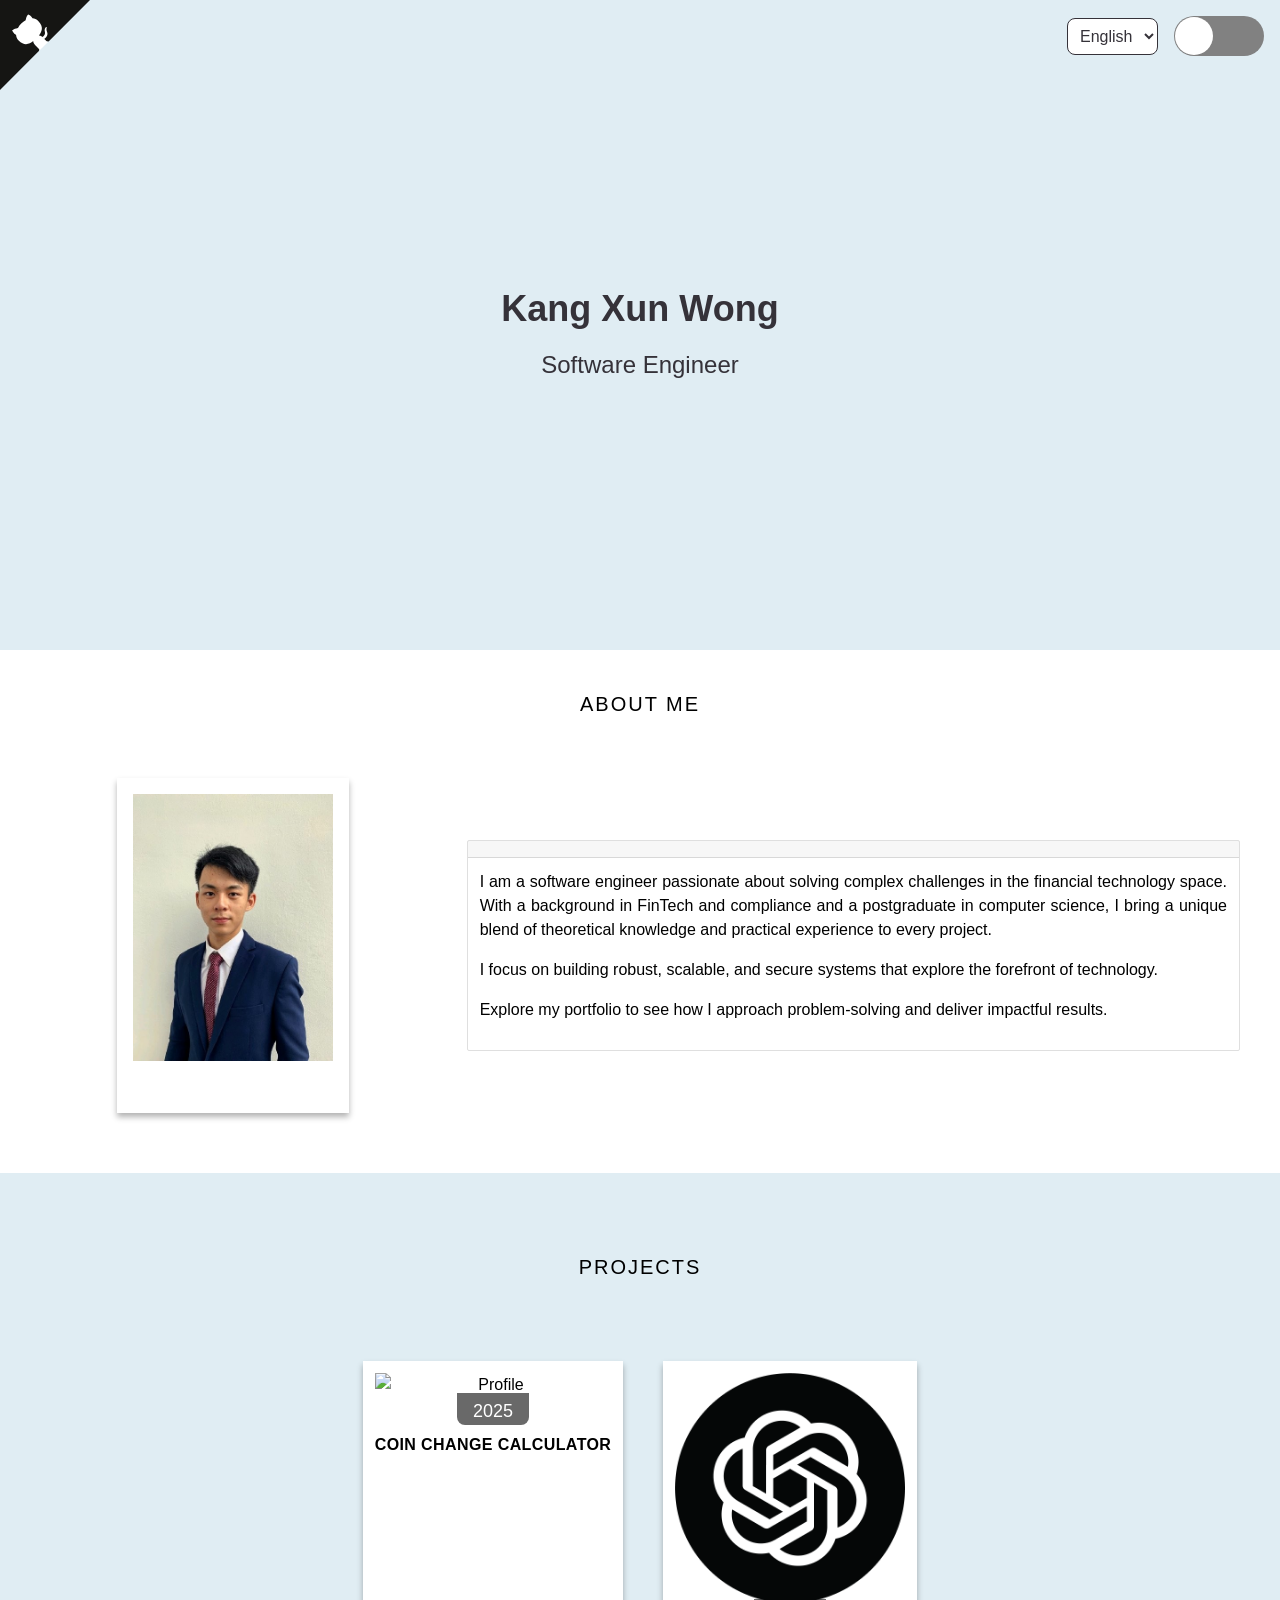
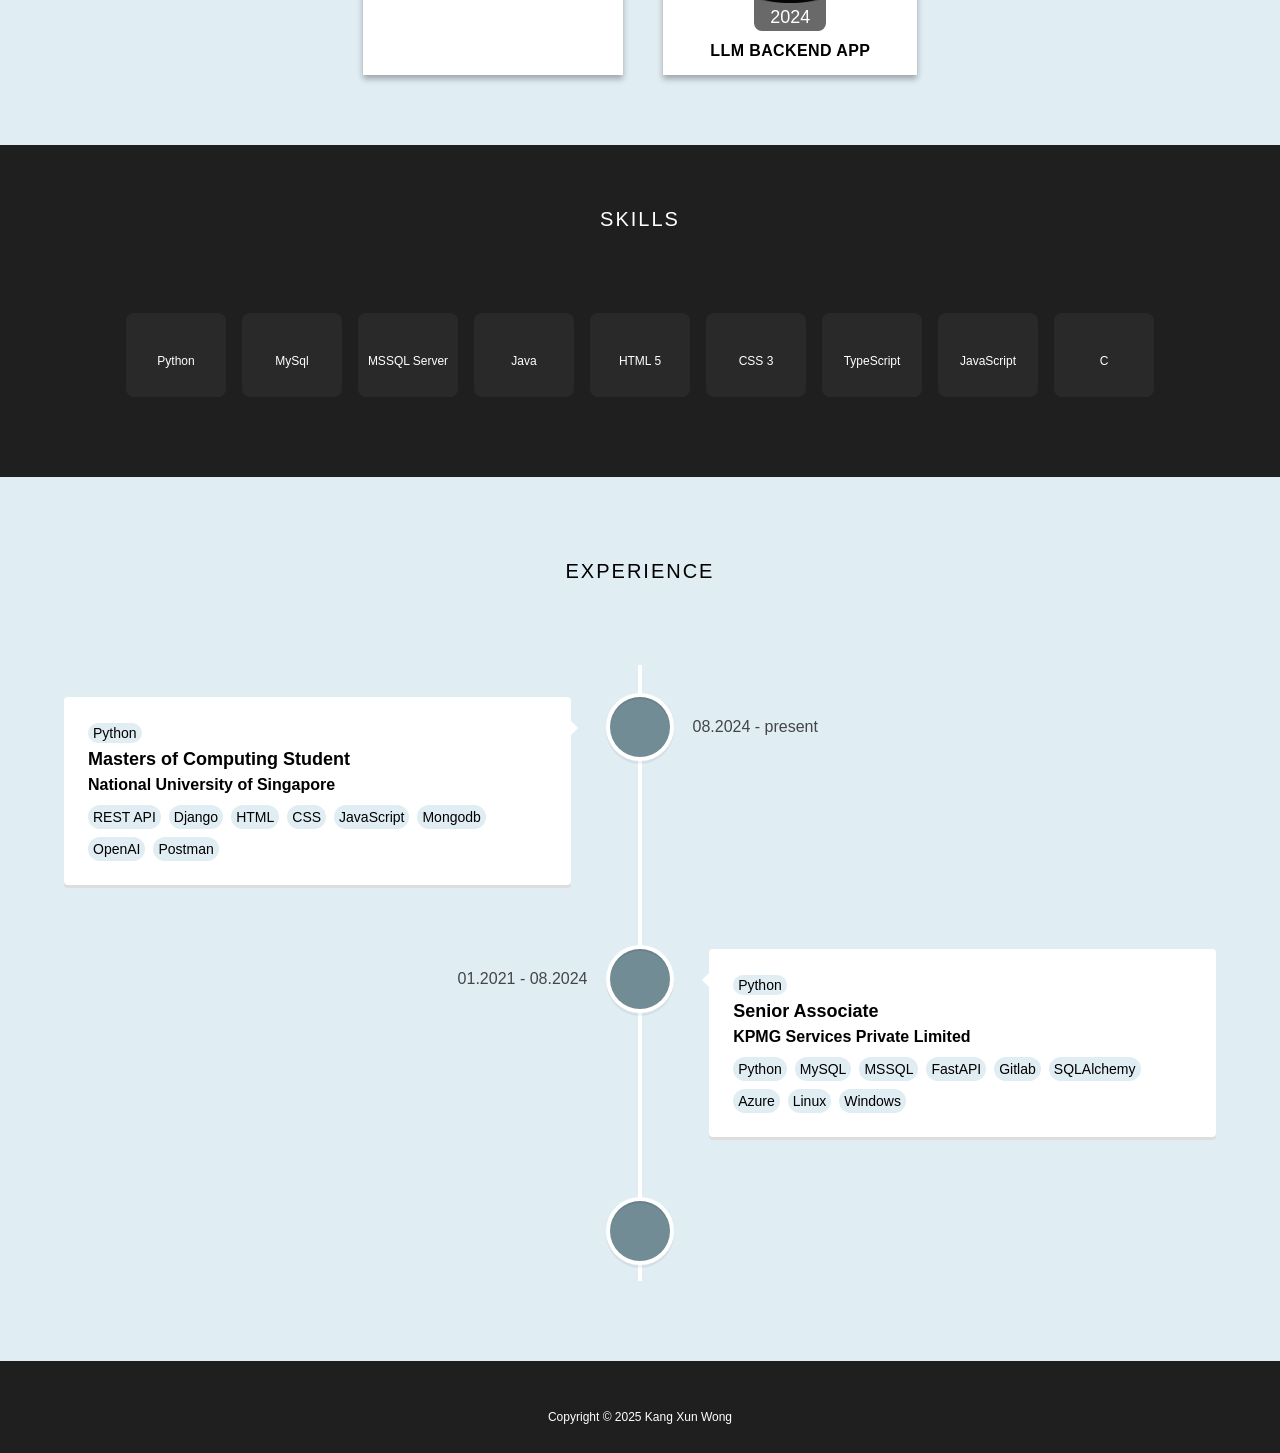
==== index.html @ 1a862490 "Updates" ====
<!doctype html><html lang="en"><head><meta charset="UTF-8"/><link rel="icon" type="image/svg+xml" href="/vite.svg"/><meta name="viewport" content="width=device-width,initial-scale=1"/><title>Kang Xun Wong</title><script defer="defer" src="/static/js/main.36b4c8a2.js"></script><link href="/static/css/main.af0297a7.css" rel="stylesheet"></head><body class="text-body"><div id="root"></div><script type="module" src="/src/index.tsx"></script></body></html>
---- static/css/main.af0297a7.css ----
*,::backdrop,:after,:before{--tw-border-spacing-x:0;--tw-border-spacing-y:0;--tw-translate-x:0;--tw-translate-y:0;--tw-rotate:0;--tw-skew-x:0;--tw-skew-y:0;--tw-scale-x:1;--tw-scale-y:1;--tw-pan-x: ;--tw-pan-y: ;--tw-pinch-zoom: ;--tw-scroll-snap-strictness:proximity;--tw-gradient-from-position: ;--tw-gradient-via-position: ;--tw-gradient-to-position: ;--tw-ordinal: ;--tw-slashed-zero: ;--tw-numeric-figure: ;--tw-numeric-spacing: ;--tw-numeric-fraction: ;--tw-ring-inset: ;--tw-ring-offset-width:0px;--tw-ring-offset-color:#fff;--tw-ring-color:#3b82f680;--tw-ring-offset-shadow:0 0 #0000;--tw-ring-shadow:0 0 #0000;--tw-shadow:0 0 #0000;--tw-shadow-colored:0 0 #0000;--tw-blur: ;--tw-brightness: ;--tw-contrast: ;--tw-grayscale: ;--tw-hue-rotate: ;--tw-invert: ;--tw-saturate: ;--tw-sepia: ;--tw-drop-shadow: ;--tw-backdrop-blur: ;--tw-backdrop-brightness: ;--tw-backdrop-contrast: ;--tw-backdrop-grayscale: ;--tw-backdrop-hue-rotate: ;--tw-backdrop-invert: ;--tw-backdrop-opacity: ;--tw-backdrop-saturate: ;--tw-backdrop-sepia: ;--tw-contain-size: ;--tw-contain-layout: ;--tw-contain-paint: ;--tw-contain-style: }/*
! tailwindcss v3.4.14 | MIT License | https://tailwindcss.com
*/*,:after,:before{border:0 solid;box-sizing:border-box}:after,:before{--tw-content:""}:host,html{-webkit-text-size-adjust:100%;font-feature-settings:normal;-webkit-tap-highlight-color:transparent;font-family:Raleway,sans-serif;font-variation-settings:normal;line-height:1.5;tab-size:4}body{line-height:inherit}hr{border-top-width:1px;color:inherit;height:0}abbr:where([title]){-webkit-text-decoration:underline dotted;text-decoration:underline dotted}h1,h2,h3,h4,h5,h6{font-size:inherit;font-weight:inherit}a{color:inherit;text-decoration:inherit}b,strong{font-weight:bolder}code,kbd,pre,samp{font-feature-settings:normal;font-family:ui-monospace,SFMono-Regular,Menlo,Monaco,Consolas,Liberation Mono,Courier New,monospace;font-size:1em;font-variation-settings:normal}small{font-size:80%}sub,sup{font-size:75%;line-height:0;position:relative;vertical-align:initial}sub{bottom:-.25em}sup{top:-.5em}table{border-collapse:collapse;border-color:inherit;text-indent:0}button,input,optgroup,select,textarea{font-feature-settings:inherit;color:inherit;font-family:inherit;font-size:100%;font-variation-settings:inherit;font-weight:inherit;letter-spacing:inherit;line-height:inherit;margin:0;padding:0}button,select{text-transform:none}button,input:where([type=button]),input:where([type=reset]),input:where([type=submit]){-webkit-appearance:button;background-color:initial;background-image:none}:-moz-focusring{outline:auto}:-moz-ui-invalid{box-shadow:none}progress{vertical-align:initial}::-webkit-inner-spin-button,::-webkit-outer-spin-button{height:auto}[type=search]{-webkit-appearance:textfield;outline-offset:-2px}::-webkit-search-decoration{-webkit-appearance:none}::-webkit-file-upload-button{-webkit-appearance:button;font:inherit}summary{display:list-item}blockquote,dd,dl,figure,h1,h2,h3,h4,h5,h6,hr,p,pre{margin:0}fieldset{margin:0}fieldset,legend{padding:0}menu,ol,ul{list-style:none;margin:0;padding:0}dialog{padding:0}textarea{resize:vertical}input::placeholder,textarea::placeholder{color:#9ca3af;opacity:1}[role=button],button{cursor:pointer}:disabled{cursor:default}audio,canvas,embed,iframe,img,object,svg,video{display:block;vertical-align:middle}img,video{height:auto;max-width:100%}[hidden]:where(:not([hidden=until-found])){display:none}.fixed{position:fixed}.absolute{position:absolute}.relative{position:relative}.inset-0{inset:0}.left-0{left:0}.right-4{right:1rem}.top-0{top:0}.top-4{top:1rem}.z-10{z-index:10}.z-50{z-index:50}.mx-auto{margin-left:auto;margin-right:auto}.mb-10{margin-bottom:2.5rem}.mb-4{margin-bottom:1rem}.mb-5{margin-bottom:1.25rem}.mb-\[30px\]{margin-bottom:30px}.ml-5{margin-left:1.25rem}.mt-1{margin-top:.25rem}.mt-10{margin-top:2.5rem}.mt-2{margin-top:.5rem}.mt-3{margin-top:.75rem}.mt-5{margin-top:1.25rem}.inline-block{display:inline-block}.flex{display:flex}.h-12{height:3rem}.h-\[650px\]{height:650px}.h-\[84px\]{height:84px}.h-auto{height:auto}.h-full{height:100%}.max-h-\[230px\]{max-height:230px}.min-h-full{min-height:100%}.w-12{width:3rem}.w-\[100\%\]{width:100%}.w-\[100px\]{width:100px}.w-\[200px\]{width:200px}.w-full{width:100%}.max-w-full{max-width:100%}.max-w-xs{max-width:20rem}.flex-shrink-0{flex-shrink:0}.translate-y-0{--tw-translate-y:0px}.translate-y-0,.translate-y-4{transform:translate(var(--tw-translate-x),var(--tw-translate-y)) rotate(var(--tw-rotate)) skewX(var(--tw-skew-x)) skewY(var(--tw-skew-y)) scaleX(var(--tw-scale-x)) scaleY(var(--tw-scale-y))}.translate-y-4{--tw-translate-y:1rem}.scale-x-\[-1\]{--tw-scale-x:-1}.scale-x-\[-1\],.scale-y-\[1\]{transform:translate(var(--tw-translate-x),var(--tw-translate-y)) rotate(var(--tw-rotate)) skewX(var(--tw-skew-x)) skewY(var(--tw-skew-y)) scaleX(var(--tw-scale-x)) scaleY(var(--tw-scale-y))}.scale-y-\[1\]{--tw-scale-y:1}.transform{transform:translate(var(--tw-translate-x),var(--tw-translate-y)) rotate(var(--tw-rotate)) skewX(var(--tw-skew-x)) skewY(var(--tw-skew-y)) scaleX(var(--tw-scale-x)) scaleY(var(--tw-scale-y))}.cursor-pointer{cursor:pointer}.flex-col{flex-direction:column}.flex-wrap{flex-wrap:wrap}.items-end{align-items:flex-end}.items-center{align-items:center}.justify-end{justify-content:flex-end}.justify-center{justify-content:center}.gap-10{gap:2.5rem}.gap-2{gap:.5rem}.gap-3{gap:.75rem}.gap-4{gap:1rem}.gap-5{gap:1.25rem}.gap-x-2{column-gap:.5rem}.overflow-hidden{overflow:hidden}.overflow-y-auto{overflow-y:auto}.rounded-\[8px\]{border-radius:8px}.rounded-full{border-radius:9999px}.rounded-lg{border-radius:.5rem}.rounded-sm{border-radius:.125rem}.rounded-xl{border-radius:.75rem}.rounded-b-lg{border-bottom-left-radius:.5rem;border-bottom-right-radius:.5rem}.border{border-width:1px}.border-b{border-bottom-width:1px}.border-\[rgba\(0\2c 0\2c 0\2c \.125\)\]{border-color:rgba(0,0,0,.125)}.bg-\[\#1f1f1f\]{--tw-bg-opacity:1;background-color:rgb(31 31 31/var(--tw-bg-opacity))}.bg-\[\#2A2929\]{--tw-bg-opacity:1;background-color:rgb(42 41 41/var(--tw-bg-opacity))}.bg-\[\#696969\]{--tw-bg-opacity:1;background-color:rgb(105 105 105/var(--tw-bg-opacity))}.bg-\[\#718c94\]{--tw-bg-opacity:1;background-color:rgb(113 140 148/var(--tw-bg-opacity))}.bg-\[\#e0edf3\]{--tw-bg-opacity:1;background-color:rgb(224 237 243/var(--tw-bg-opacity))}.bg-\[rgba\(0\2c 0\2c 0\2c 0\.03\)\]{background-color:#00000008}.bg-black{--tw-bg-opacity:1;background-color:rgb(0 0 0/var(--tw-bg-opacity))}.bg-white{--tw-bg-opacity:1;background-color:rgb(255 255 255/var(--tw-bg-opacity))}.bg-opacity-75{--tw-bg-opacity:0.75}.fill-\[\#151513\]{fill:#151513}.object-contain{object-fit:contain}.p-10{padding:2.5rem}.p-2{padding:.5rem}.p-3{padding:.75rem}.p-4{padding:1rem}.p-\[5x\]{padding:5x}.px-10{padding-left:2.5rem;padding-right:2.5rem}.px-3{padding-left:.75rem;padding-right:.75rem}.px-4{padding-left:1rem;padding-right:1rem}.px-\[5px\]{padding-left:5px;padding-right:5px}.py-10{padding-bottom:2.5rem;padding-top:2.5rem}.py-2{padding-bottom:.5rem;padding-top:.5rem}.py-5{padding-bottom:1.25rem;padding-top:1.25rem}.py-\[2px\]{padding-bottom:2px;padding-top:2px}.pb-1{padding-bottom:.25rem}.pb-10{padding-bottom:2.5rem}.pb-20{padding-bottom:5rem}.pt-10{padding-top:2.5rem}.pt-2{padding-top:.5rem}.text-left{text-align:left}.text-center{text-align:center}.text-justify{text-align:justify}.text-end{text-align:end}.text-2xl{font-size:1.5rem;line-height:2rem}.text-4xl{font-size:2.25rem;line-height:2.5rem}.text-\[25px\]{font-size:25px}.text-lg{font-size:1.125rem;line-height:1.75rem}.text-sm{font-size:.875rem;line-height:1.25rem}.text-xl{font-size:1.25rem;line-height:1.75rem}.text-xs{font-size:.75rem;line-height:1rem}.font-bold{font-weight:700}.font-medium{font-weight:500}.uppercase{text-transform:uppercase}.tracking-wide{letter-spacing:.025em}.tracking-widest{letter-spacing:.1em}.text-black{--tw-text-opacity:1;color:rgb(0 0 0/var(--tw-text-opacity))}.text-gray-dark{--tw-text-opacity:1;color:rgb(53 50 57/var(--tw-text-opacity))}.text-white{--tw-text-opacity:1;color:rgb(255 255 255/var(--tw-text-opacity))}.underline{text-decoration-line:underline}.opacity-0{opacity:0}.opacity-100{opacity:1}.shadow-card{--tw-shadow:0 4px 6px #0000004d;--tw-shadow-colored:0 4px 6px var(--tw-shadow-color)}.shadow-card,.shadow-xl{box-shadow:0 0 #0000,0 0 #0000,var(--tw-shadow);box-shadow:var(--tw-ring-offset-shadow,0 0 #0000),var(--tw-ring-shadow,0 0 #0000),var(--tw-shadow)}.shadow-xl{--tw-shadow:0 20px 25px -5px #0000001a,0 8px 10px -6px #0000001a;--tw-shadow-colored:0 20px 25px -5px var(--tw-shadow-color),0 8px 10px -6px var(--tw-shadow-color)}.filter{filter:var(--tw-blur) var(--tw-brightness) var(--tw-contrast) var(--tw-grayscale) var(--tw-hue-rotate) var(--tw-invert) var(--tw-saturate) var(--tw-sepia) var(--tw-drop-shadow)}.transition{transition-duration:.15s;transition-property:color,background-color,border-color,text-decoration-color,fill,stroke,opacity,box-shadow,transform,filter,-webkit-backdrop-filter;transition-property:color,background-color,border-color,text-decoration-color,fill,stroke,opacity,box-shadow,transform,filter,backdrop-filter;transition-property:color,background-color,border-color,text-decoration-color,fill,stroke,opacity,box-shadow,transform,filter,backdrop-filter,-webkit-backdrop-filter;transition-timing-function:cubic-bezier(.4,0,.2,1)}.transition-all{transition-duration:.15s;transition-property:all;transition-timing-function:cubic-bezier(.4,0,.2,1)}.transition-opacity{transition-duration:.15s;transition-property:opacity;transition-timing-function:cubic-bezier(.4,0,.2,1)}.duration-200{transition-duration:.2s}.duration-300{transition-duration:.3s}.duration-\[0\.2\]{transition-duration:.2}.ease-in{transition-timing-function:cubic-bezier(.4,0,1,1)}.ease-linear{transition-timing-function:linear}.ease-out{transition-timing-function:cubic-bezier(0,0,.2,1)}body{-webkit-font-smoothing:antialiased;-moz-osx-font-smoothing:grayscale;font-family:-apple-system,BlinkMacSystemFont,Segoe UI,Roboto,Oxygen,Ubuntu,Cantarell,Fira Sans,Droid Sans,Helvetica Neue,sans-serif;margin:0}code{font-family:source-code-pro,Menlo,Monaco,Consolas,Courier New,monospace}.App{text-align:center}.App-logo{height:40vmin;pointer-events:none}@media (prefers-reduced-motion:no-preference){.App-logo{animation:App-logo-spin 20s linear infinite}}.App-header{align-items:center;background-color:#282c34;color:#fff;display:flex;flex-direction:column;font-size:calc(10px + 2vmin);justify-content:center;min-height:100vh}.App-link{color:#61dafb}@keyframes App-logo-spin{0%{transform:rotate(0deg)}to{transform:rotate(1turn)}}.hover\:scale-\[1\.01\]:hover{--tw-scale-x:1.01;--tw-scale-y:1.01;transform:translate(var(--tw-translate-x),var(--tw-translate-y)) rotate(var(--tw-rotate)) skewX(var(--tw-skew-x)) skewY(var(--tw-skew-y)) scaleX(var(--tw-scale-x)) scaleY(var(--tw-scale-y))}.hover\:shadow-card-hover:hover{--tw-shadow:0 10px 20px #000000b3;--tw-shadow-colored:0 10px 20px var(--tw-shadow-color);box-shadow:0 0 #0000,0 0 #0000,var(--tw-shadow);box-shadow:var(--tw-ring-offset-shadow,0 0 #0000),var(--tw-ring-shadow,0 0 #0000),var(--tw-shadow)}.focus\:outline-none:focus{outline:2px solid #0000;outline-offset:2px}.focus\:ring-2:focus{--tw-ring-offset-shadow:var(--tw-ring-inset) 0 0 0 var(--tw-ring-offset-width) var(--tw-ring-offset-color);--tw-ring-shadow:var(--tw-ring-inset) 0 0 0 calc(2px + var(--tw-ring-offset-width)) var(--tw-ring-color);box-shadow:var(--tw-ring-offset-shadow),var(--tw-ring-shadow),0 0 #0000;box-shadow:var(--tw-ring-offset-shadow),var(--tw-ring-shadow),var(--tw-shadow,0 0 #0000)}@keyframes wave{0%{transform:rotate(0deg)}20%{transform:rotate(-25deg)}40%{transform:rotate(10deg)}60%{transform:rotate(-25deg)}80%{transform:rotate(10deg)}to{transform:rotate(0deg)}}.group:hover .group-hover\:animate-octo-arm{animation:wave .5s ease-in-out infinite}.dark\:bg-\[\#494949\]:is(.dark *){--tw-bg-opacity:1;background-color:rgb(73 73 73/var(--tw-bg-opacity))}.dark\:bg-\[\#6d6d6d\]:is(.dark *){--tw-bg-opacity:1;background-color:rgb(109 109 109/var(--tw-bg-opacity))}.dark\:bg-\[\#7f7f7f\]:is(.dark *){--tw-bg-opacity:1;background-color:rgb(127 127 127/var(--tw-bg-opacity))}.dark\:bg-\[\#919191\]:is(.dark *){--tw-bg-opacity:1;background-color:rgb(145 145 145/var(--tw-bg-opacity))}.dark\:text-white:is(.dark *){--tw-text-opacity:1;color:rgb(255 255 255/var(--tw-text-opacity))}.dark\:filter:is(.dark *){filter:var(--tw-blur) var(--tw-brightness) var(--tw-contrast) var(--tw-grayscale) var(--tw-hue-rotate) var(--tw-invert) var(--tw-saturate) var(--tw-sepia) var(--tw-drop-shadow)}@media (min-width:640px){.sm\:mx-0{margin-left:0;margin-right:0}.sm\:my-8{margin-bottom:2rem;margin-top:2rem}.sm\:ml-4{margin-left:1rem}.sm\:mt-0{margin-top:0}.sm\:flex{display:flex}.sm\:h-10{height:2.5rem}.sm\:w-10{width:2.5rem}.sm\:translate-y-0{--tw-translate-y:0px}.sm\:scale-100,.sm\:translate-y-0{transform:translate(var(--tw-translate-x),var(--tw-translate-y)) rotate(var(--tw-rotate)) skewX(var(--tw-skew-x)) skewY(var(--tw-skew-y)) scaleX(var(--tw-scale-x)) scaleY(var(--tw-scale-y))}.sm\:scale-100{--tw-scale-x:1;--tw-scale-y:1}.sm\:scale-95{--tw-scale-x:.95;--tw-scale-y:.95;transform:translate(var(--tw-translate-x),var(--tw-translate-y)) rotate(var(--tw-rotate)) skewX(var(--tw-skew-x)) skewY(var(--tw-skew-y)) scaleX(var(--tw-scale-x)) scaleY(var(--tw-scale-y))}.sm\:items-start{align-items:flex-start}.sm\:items-center{align-items:center}.sm\:p-0{padding:0}.sm\:text-left{text-align:left}@keyframes wave{0%{transform:rotate(0deg)}20%{transform:rotate(-25deg)}40%{transform:rotate(10deg)}60%{transform:rotate(-25deg)}80%{transform:rotate(10deg)}to{transform:rotate(0deg)}}.group:hover .sm\:group-hover\:animate-octo-arm-mobile{animation:wave .56s ease-in-out infinite}}@media (min-width:768px){.md\:w-1\/3{width:33.333333%}.md\:w-2\/3{width:66.666667%}.md\:w-\[800px\]{width:800px}.md\:flex-row{flex-direction:row}.md\:px-0{padding-left:0;padding-right:0}.md\:py-10{padding-bottom:2.5rem;padding-top:2.5rem}.md\:pb-0{padding-bottom:0}}@font-face{font-display:swap;font-family:Raleway;font-style:normal;font-weight:400;src:url(/static/media/raleway-cyrillic-ext-400-normal.4482e08504d544757971.woff2) format("woff2"),url(/static/media/raleway-cyrillic-ext-400-normal.5a5510fbec564ecd00ed.woff) format("woff");unicode-range:u+0460-052f,u+1c80-1c88,u+20b4,u+2de0-2dff,u+a640-a69f,u+fe2e-fe2f}@font-face{font-display:swap;font-family:Raleway;font-style:normal;font-weight:400;src:url(/static/media/raleway-cyrillic-400-normal.699b459f21e39ca4b8df.woff2) format("woff2"),url(/static/media/raleway-cyrillic-400-normal.085b633264f5a36c2e35.woff) format("woff");unicode-range:u+0301,u+0400-045f,u+0490-0491,u+04b0-04b1,u+2116}@font-face{font-display:swap;font-family:Raleway;font-style:normal;font-weight:400;src:url(/static/media/raleway-vietnamese-400-normal.5212361bfd059a27e2da.woff2) format("woff2"),url(/static/media/raleway-vietnamese-400-normal.b1a419d3ead111471ac7.woff) format("woff");unicode-range:u+0102-0103,u+0110-0111,u+0128-0129,u+0168-0169,u+01a0-01a1,u+01af-01b0,u+0300-0301,u+0303-0304,u+0308-0309,u+0323,u+0329,u+1ea0-1ef9,u+20ab}@font-face{font-display:swap;font-family:Raleway;font-style:normal;font-weight:400;src:url(/static/media/raleway-latin-ext-400-normal.150303dc14f4d1e0c2c9.woff2) format("woff2"),url(/static/media/raleway-latin-ext-400-normal.56b5b154afe24082cb30.woff) format("woff");unicode-range:u+0100-02af,u+0304,u+0308,u+0329,u+1e00-1e9f,u+1ef2-1eff,u+2020,u+20a0-20ab,u+20ad-20c0,u+2113,u+2c60-2c7f,u+a720-a7ff}@font-face{font-display:swap;font-family:Raleway;font-style:normal;font-weight:400;src:url(/static/media/raleway-latin-400-normal.bc8445f492c7fbf7a0bb.woff2) format("woff2"),url(/static/media/raleway-latin-400-normal.7274e8a7766c320ff67b.woff) format("woff");unicode-range:u+00??,u+0131,u+0152-0153,u+02bb-02bc,u+02c6,u+02da,u+02dc,u+0304,u+0308,u+0329,u+2000-206f,u+2074,u+20ac,u+2122,u+2191,u+2193,u+2212,u+2215,u+feff,u+fffd}@font-face{font-display:swap;font-family:Raleway;font-style:italic;font-weight:400;src:url(/static/media/raleway-cyrillic-ext-400-italic.c79ad6ed13e0bc34a394.woff2) format("woff2"),url(/static/media/raleway-cyrillic-ext-400-italic.194e032133068838bf8f.woff) format("woff");unicode-range:u+0460-052f,u+1c80-1c88,u+20b4,u+2de0-2dff,u+a640-a69f,u+fe2e-fe2f}@font-face{font-display:swap;font-family:Raleway;font-style:italic;font-weight:400;src:url(/static/media/raleway-cyrillic-400-italic.3abcc5aa13645dc5ea9c.woff2) format("woff2"),url(/static/media/raleway-cyrillic-400-italic.61a874fc62f61e2e91cf.woff) format("woff");unicode-range:u+0301,u+0400-045f,u+0490-0491,u+04b0-04b1,u+2116}@font-face{font-display:swap;font-family:Raleway;font-style:italic;font-weight:400;src:url(/static/media/raleway-vietnamese-400-italic.4f1a18a9a006e5157e6d.woff2) format("woff2"),url(/static/media/raleway-vietnamese-400-italic.437192e8ccc4467c89dc.woff) format("woff");unicode-range:u+0102-0103,u+0110-0111,u+0128-0129,u+0168-0169,u+01a0-01a1,u+01af-01b0,u+0300-0301,u+0303-0304,u+0308-0309,u+0323,u+0329,u+1ea0-1ef9,u+20ab}@font-face{font-display:swap;font-family:Raleway;font-style:italic;font-weight:400;src:url(/static/media/raleway-latin-ext-400-italic.d44da4d29393a0a7f3ea.woff2) format("woff2"),url(/static/media/raleway-latin-ext-400-italic.f18141314f722a5f82d3.woff) format("woff");unicode-range:u+0100-02af,u+0304,u+0308,u+0329,u+1e00-1e9f,u+1ef2-1eff,u+2020,u+20a0-20ab,u+20ad-20c0,u+2113,u+2c60-2c7f,u+a720-a7ff}@font-face{font-display:swap;font-family:Raleway;font-style:italic;font-weight:400;src:url(/static/media/raleway-latin-400-italic.761b5749c5d29fd04efd.woff2) format("woff2"),url(/static/media/raleway-latin-400-italic.564a97a8b018ef1d70fe.woff) format("woff");unicode-range:u+00??,u+0131,u+0152-0153,u+02bb-02bc,u+02c6,u+02da,u+02dc,u+0304,u+0308,u+0329,u+2000-206f,u+2074,u+20ac,u+2122,u+2191,u+2193,u+2212,u+2215,u+feff,u+fffd}@font-face{font-display:swap;font-family:Raleway;font-style:normal;font-weight:500;src:url(/static/media/raleway-cyrillic-ext-500-normal.687920ffcea287c96841.woff2) format("woff2"),url(/static/media/raleway-cyrillic-ext-500-normal.03100f3d065c9e32b9d0.woff) format("woff");unicode-range:u+0460-052f,u+1c80-1c88,u+20b4,u+2de0-2dff,u+a640-a69f,u+fe2e-fe2f}@font-face{font-display:swap;font-family:Raleway;font-style:normal;font-weight:500;src:url(/static/media/raleway-cyrillic-500-normal.5531e9cfd4be42d9ff78.woff2) format("woff2"),url(/static/media/raleway-cyrillic-500-normal.34b35facc622a285103f.woff) format("woff");unicode-range:u+0301,u+0400-045f,u+0490-0491,u+04b0-04b1,u+2116}@font-face{font-display:swap;font-family:Raleway;font-style:normal;font-weight:500;src:url(/static/media/raleway-vietnamese-500-normal.3cb0d3fea82a400a9908.woff2) format("woff2"),url(/static/media/raleway-vietnamese-500-normal.bdb63031ac943e8b9a23.woff) format("woff");unicode-range:u+0102-0103,u+0110-0111,u+0128-0129,u+0168-0169,u+01a0-01a1,u+01af-01b0,u+0300-0301,u+0303-0304,u+0308-0309,u+0323,u+0329,u+1ea0-1ef9,u+20ab}@font-face{font-display:swap;font-family:Raleway;font-style:normal;font-weight:500;src:url(/static/media/raleway-latin-ext-500-normal.7cf0cb6bfdf6788fb701.woff2) format("woff2"),url(/static/media/raleway-latin-ext-500-normal.5702af48ae9aa403d741.woff) format("woff");unicode-range:u+0100-02af,u+0304,u+0308,u+0329,u+1e00-1e9f,u+1ef2-1eff,u+2020,u+20a0-20ab,u+20ad-20c0,u+2113,u+2c60-2c7f,u+a720-a7ff}@font-face{font-display:swap;font-family:Raleway;font-style:normal;font-weight:500;src:url(/static/media/raleway-latin-500-normal.44aa09fd1bc11c60e8ac.woff2) format("woff2"),url(/static/media/raleway-latin-500-normal.66d13d8173d687e09ed0.woff) format("woff");unicode-range:u+00??,u+0131,u+0152-0153,u+02bb-02bc,u+02c6,u+02da,u+02dc,u+0304,u+0308,u+0329,u+2000-206f,u+2074,u+20ac,u+2122,u+2191,u+2193,u+2212,u+2215,u+feff,u+fffd}@font-face{font-display:swap;font-family:Raleway;font-style:italic;font-weight:500;src:url(/static/media/raleway-cyrillic-ext-500-italic.771ddf9a383db4908696.woff2) format("woff2"),url(/static/media/raleway-cyrillic-ext-500-italic.eab704136db1c01bd6ed.woff) format("woff");unicode-range:u+0460-052f,u+1c80-1c88,u+20b4,u+2de0-2dff,u+a640-a69f,u+fe2e-fe2f}@font-face{font-display:swap;font-family:Raleway;font-style:italic;font-weight:500;src:url(/static/media/raleway-cyrillic-500-italic.c8311066c80a74992522.woff2) format("woff2"),url(/static/media/raleway-cyrillic-500-italic.ad1c8cad380283a904dd.woff) format("woff");unicode-range:u+0301,u+0400-045f,u+0490-0491,u+04b0-04b1,u+2116}@font-face{font-display:swap;font-family:Raleway;font-style:italic;font-weight:500;src:url(/static/media/raleway-vietnamese-500-italic.81053c20aa82098d9746.woff2) format("woff2"),url(/static/media/raleway-vietnamese-500-italic.27f5b109ad41e519c51b.woff) format("woff");unicode-range:u+0102-0103,u+0110-0111,u+0128-0129,u+0168-0169,u+01a0-01a1,u+01af-01b0,u+0300-0301,u+0303-0304,u+0308-0309,u+0323,u+0329,u+1ea0-1ef9,u+20ab}@font-face{font-display:swap;font-family:Raleway;font-style:italic;font-weight:500;src:url(/static/media/raleway-latin-ext-500-italic.95e185a14b55fe847d1b.woff2) format("woff2"),url(/static/media/raleway-latin-ext-500-italic.dddecb656e2f5951b9d4.woff) format("woff");unicode-range:u+0100-02af,u+0304,u+0308,u+0329,u+1e00-1e9f,u+1ef2-1eff,u+2020,u+20a0-20ab,u+20ad-20c0,u+2113,u+2c60-2c7f,u+a720-a7ff}@font-face{font-display:swap;font-family:Raleway;font-style:italic;font-weight:500;src:url(/static/media/raleway-latin-500-italic.3e6faf9542d3c69bbba8.woff2) format("woff2"),url(/static/media/raleway-latin-500-italic.449314340a93646382fe.woff) format("woff");unicode-range:u+00??,u+0131,u+0152-0153,u+02bb-02bc,u+02c6,u+02da,u+02dc,u+0304,u+0308,u+0329,u+2000-206f,u+2074,u+20ac,u+2122,u+2191,u+2193,u+2212,u+2215,u+feff,u+fffd}@font-face{font-display:swap;font-family:Raleway;font-style:normal;font-weight:600;src:url(/static/media/raleway-cyrillic-ext-600-normal.469fbc661b7a3d36f6c4.woff2) format("woff2"),url(/static/media/raleway-cyrillic-ext-600-normal.c4b0f62f86b3b215e559.woff) format("woff");unicode-range:u+0460-052f,u+1c80-1c88,u+20b4,u+2de0-2dff,u+a640-a69f,u+fe2e-fe2f}@font-face{font-display:swap;font-family:Raleway;font-style:normal;font-weight:600;src:url(/static/media/raleway-cyrillic-600-normal.5a1ae720c59409a582d6.woff2) format("woff2"),url(/static/media/raleway-cyrillic-600-normal.9c4d0fd4665ea9e42d7a.woff) format("woff");unicode-range:u+0301,u+0400-045f,u+0490-0491,u+04b0-04b1,u+2116}@font-face{font-display:swap;font-family:Raleway;font-style:normal;font-weight:600;src:url(/static/media/raleway-vietnamese-600-normal.f571fb49212cad10acce.woff2) format("woff2"),url(/static/media/raleway-vietnamese-600-normal.113dc9e243160afcbe13.woff) format("woff");unicode-range:u+0102-0103,u+0110-0111,u+0128-0129,u+0168-0169,u+01a0-01a1,u+01af-01b0,u+0300-0301,u+0303-0304,u+0308-0309,u+0323,u+0329,u+1ea0-1ef9,u+20ab}@font-face{font-display:swap;font-family:Raleway;font-style:normal;font-weight:600;src:url(/static/media/raleway-latin-ext-600-normal.bbf2b13a455328fa9e9e.woff2) format("woff2"),url(/static/media/raleway-latin-ext-600-normal.b8116263a2b20ea5ad3c.woff) format("woff");unicode-range:u+0100-02af,u+0304,u+0308,u+0329,u+1e00-1e9f,u+1ef2-1eff,u+2020,u+20a0-20ab,u+20ad-20c0,u+2113,u+2c60-2c7f,u+a720-a7ff}@font-face{font-display:swap;font-family:Raleway;font-style:normal;font-weight:600;src:url(/static/media/raleway-latin-600-normal.aa10cc336473cfaa3492.woff2) format("woff2"),url(/static/media/raleway-latin-600-normal.dce0ad88312935e43991.woff) format("woff");unicode-range:u+00??,u+0131,u+0152-0153,u+02bb-02bc,u+02c6,u+02da,u+02dc,u+0304,u+0308,u+0329,u+2000-206f,u+2074,u+20ac,u+2122,u+2191,u+2193,u+2212,u+2215,u+feff,u+fffd}@font-face{font-display:swap;font-family:Raleway;font-style:italic;font-weight:600;src:url(/static/media/raleway-cyrillic-ext-600-italic.c40ee12d5fd28969d44b.woff2) format("woff2"),url(/static/media/raleway-cyrillic-ext-600-italic.a638b121d033ad51b6ce.woff) format("woff");unicode-range:u+0460-052f,u+1c80-1c88,u+20b4,u+2de0-2dff,u+a640-a69f,u+fe2e-fe2f}@font-face{font-display:swap;font-family:Raleway;font-style:italic;font-weight:600;src:url(/static/media/raleway-cyrillic-600-italic.0d51adfcb3eac8ab0bd2.woff2) format("woff2"),url(/static/media/raleway-cyrillic-600-italic.7e26cff4c33091d0e4ae.woff) format("woff");unicode-range:u+0301,u+0400-045f,u+0490-0491,u+04b0-04b1,u+2116}@font-face{font-display:swap;font-family:Raleway;font-style:italic;font-weight:600;src:url(/static/media/raleway-vietnamese-600-italic.44094843adc5e3ada9e1.woff2) format("woff2"),url(/static/media/raleway-vietnamese-600-italic.8e03e2343452b36d7019.woff) format("woff");unicode-range:u+0102-0103,u+0110-0111,u+0128-0129,u+0168-0169,u+01a0-01a1,u+01af-01b0,u+0300-0301,u+0303-0304,u+0308-0309,u+0323,u+0329,u+1ea0-1ef9,u+20ab}@font-face{font-display:swap;font-family:Raleway;font-style:italic;font-weight:600;src:url(/static/media/raleway-latin-ext-600-italic.ca503c7091e0caf14a5c.woff2) format("woff2"),url(/static/media/raleway-latin-ext-600-italic.86d1520f2c31ec165b63.woff) format("woff");unicode-range:u+0100-02af,u+0304,u+0308,u+0329,u+1e00-1e9f,u+1ef2-1eff,u+2020,u+20a0-20ab,u+20ad-20c0,u+2113,u+2c60-2c7f,u+a720-a7ff}@font-face{font-display:swap;font-family:Raleway;font-style:italic;font-weight:600;src:url(/static/media/raleway-latin-600-italic.0bdc627cb9dc901bdf83.woff2) format("woff2"),url(/static/media/raleway-latin-600-italic.eee882c15adfa2ddc4c4.woff) format("woff");unicode-range:u+00??,u+0131,u+0152-0153,u+02bb-02bc,u+02c6,u+02da,u+02dc,u+0304,u+0308,u+0329,u+2000-206f,u+2074,u+20ac,u+2122,u+2191,u+2193,u+2212,u+2215,u+feff,u+fffd}.vertical-timeline *{-webkit-box-sizing:border-box;box-sizing:border-box}.vertical-timeline{margin:0 auto;max-width:1170px;padding:2em 0;position:relative;width:95%}.vertical-timeline:after{clear:both;content:"";display:table}.vertical-timeline:before{background:var(--line-color);content:"";height:100%;left:18px;position:absolute;top:0;width:4px}.vertical-timeline.vertical-timeline--one-column-right:before{left:auto;right:18px}@media only screen and (min-width:1170px){.vertical-timeline.vertical-timeline--two-columns{width:90%}.vertical-timeline.vertical-timeline--two-columns:before{left:50%;margin-left:-2px}}.vertical-timeline-element{margin:2em 0;position:relative}.vertical-timeline-element>div{min-height:1px}.vertical-timeline-element:after{clear:both;content:"";display:table}.vertical-timeline-element:first-child{margin-top:0}.vertical-timeline-element:last-child{margin-bottom:0}@media only screen and (min-width:1170px){.vertical-timeline-element{margin:4em 0}.vertical-timeline-element:first-child{margin-top:0}.vertical-timeline-element:last-child{margin-bottom:0}}.vertical-timeline-element-icon{border-radius:50%;-webkit-box-shadow:0 0 0 4px #fff,inset 0 2px 0 #00000014,0 3px 0 4px #0000000d;box-shadow:0 0 0 4px #fff,inset 0 2px 0 #00000014,0 3px 0 4px #0000000d;height:40px;left:0;position:absolute;top:0;width:40px}.vertical-timeline--one-column-right .vertical-timeline-element-icon{left:auto;right:0}.vertical-timeline-element-icon svg{display:block;height:24px;left:50%;margin-left:-12px;margin-top:-12px;position:relative;top:50%;width:24px}@media only screen and (min-width:1170px){.vertical-timeline--two-columns .vertical-timeline-element-icon{height:60px;left:50%;margin-left:-30px;width:60px}}.vertical-timeline-element-icon{-webkit-backface-visibility:hidden;-webkit-transform:translateZ(0)}.vertical-timeline--animate .vertical-timeline-element-icon.is-hidden{visibility:hidden}.vertical-timeline--animate .vertical-timeline-element-icon.bounce-in{-webkit-animation:cd-bounce-1 .6s;animation:cd-bounce-1 .6s;visibility:visible}@-webkit-keyframes cd-bounce-1{0%{opacity:0;-webkit-transform:scale(.5)}60%{opacity:1;-webkit-transform:scale(1.2)}to{-webkit-transform:scale(1)}}@keyframes cd-bounce-1{0%{opacity:0;-webkit-transform:scale(.5);transform:scale(.5)}60%{opacity:1;-webkit-transform:scale(1.2);transform:scale(1.2)}to{-webkit-transform:scale(1);transform:scale(1)}}.vertical-timeline-element-content{background:#fff;border-radius:.25em;-webkit-box-shadow:0 3px 0 #ddd;box-shadow:0 3px 0 #ddd;margin-left:60px;padding:1em;position:relative}.vertical-timeline--one-column-right .vertical-timeline-element-content{margin-left:0;margin-right:60px}.vertical-timeline-element--no-children .vertical-timeline-element-content{background:0 0;-webkit-box-shadow:none;box-shadow:none}.vertical-timeline-element-content:after{clear:both;content:"";display:table}.vertical-timeline-element-content h2{color:#303e49}.vertical-timeline-element-content .vertical-timeline-element-date,.vertical-timeline-element-content p{font-size:13px;font-size:.8125rem;font-weight:500}.vertical-timeline-element-content .vertical-timeline-element-date{display:inline-block}.vertical-timeline-element-content p{line-height:1.6;margin:1em 0 0}.vertical-timeline-element-subtitle,.vertical-timeline-element-title{margin:0}.vertical-timeline-element-content .vertical-timeline-element-date{float:left;opacity:.7;padding:.8em 0}.vertical-timeline-element-content-arrow{border:7px solid #0000;border-right-color:#fff;content:"";height:0;position:absolute;right:100%;top:16px;width:0}.vertical-timeline--one-column-right .vertical-timeline-element-content-arrow{border:7px solid #0000;border-left-color:#fff;content:"";height:0;left:100%;position:absolute;right:auto;top:16px;width:0}.vertical-timeline--one-column-right .vertical-timeline-element-content:before{border-left:7px solid #fff;border-right:initial;left:100%}.vertical-timeline-element--no-children .vertical-timeline-element-content-arrow,.vertical-timeline-element--no-children .vertical-timeline-element-content:before{display:none}@media only screen and (min-width:768px){.vertical-timeline-element-content h2{font-size:20px;font-size:1.25rem}.vertical-timeline-element-content p{font-size:16px;font-size:1rem}.vertical-timeline-element-content .vertical-timeline-element-date{font-size:14px;font-size:.875rem}}@media only screen and (min-width:1170px){.vertical-timeline--two-columns .vertical-timeline-element-content{margin-left:0;padding:1.5em;width:44%}.vertical-timeline--two-columns .vertical-timeline-element-content-arrow{left:100%;top:24px;-webkit-transform:rotate(180deg);transform:rotate(180deg)}.vertical-timeline--two-columns .vertical-timeline-element-content .vertical-timeline-element-date{font-size:16px;font-size:1rem;left:124%;position:absolute;top:6px;width:100%}.vertical-timeline--two-columns .vertical-timeline-element.vertical-timeline-element--right .vertical-timeline-element-content,.vertical-timeline--two-columns .vertical-timeline-element:nth-child(2n):not(.vertical-timeline-element--left) .vertical-timeline-element-content{float:right}.vertical-timeline--two-columns .vertical-timeline-element.vertical-timeline-element--right .vertical-timeline-element-content-arrow,.vertical-timeline--two-columns .vertical-timeline-element:nth-child(2n):not(.vertical-timeline-element--left) .vertical-timeline-element-content-arrow{left:auto;right:100%;top:24px;-webkit-transform:rotate(0);transform:rotate(0)}.vertical-timeline--one-column-right .vertical-timeline-element.vertical-timeline-element--right .vertical-timeline-element-content-arrow,.vertical-timeline--one-column-right .vertical-timeline-element:nth-child(2n):not(.vertical-timeline-element--left) .vertical-timeline-element-content-arrow{left:100%;right:auto;top:24px;-webkit-transform:rotate(0);transform:rotate(0)}.vertical-timeline--two-columns .vertical-timeline-element.vertical-timeline-element--right .vertical-timeline-element-content .vertical-timeline-element-date,.vertical-timeline--two-columns .vertical-timeline-element:nth-child(2n):not(.vertical-timeline-element--left) .vertical-timeline-element-content .vertical-timeline-element-date{left:auto;right:124%;text-align:right}}.vertical-timeline--animate .vertical-timeline-element-content.is-hidden{visibility:hidden}.vertical-timeline--animate .vertical-timeline-element-content.bounce-in{-webkit-animation:cd-bounce-2 .6s;animation:cd-bounce-2 .6s;visibility:visible}@media only screen and (min-width:1170px){.vertical-timeline--two-columns.vertical-timeline--animate .vertical-timeline-element.vertical-timeline-element--right .vertical-timeline-element-content.bounce-in,.vertical-timeline--two-columns.vertical-timeline--animate .vertical-timeline-element:nth-child(2n):not(.vertical-timeline-element--left) .vertical-timeline-element-content.bounce-in{-webkit-animation:cd-bounce-2-inverse .6s;animation:cd-bounce-2-inverse .6s}}@media only screen and (max-width:1169px){.vertical-timeline--animate .vertical-timeline-element-content.bounce-in{-webkit-animation:cd-bounce-2-inverse .6s;animation:cd-bounce-2-inverse .6s;visibility:visible}}@-webkit-keyframes cd-bounce-2{0%{opacity:0;-webkit-transform:translateX(-100px)}60%{opacity:1;-webkit-transform:translateX(20px)}to{-webkit-transform:translateX(0)}}@keyframes cd-bounce-2{0%{opacity:0;-webkit-transform:translateX(-100px);transform:translateX(-100px)}60%{opacity:1;-webkit-transform:translateX(20px);transform:translateX(20px)}to{-webkit-transform:translateX(0);transform:translateX(0)}}@-webkit-keyframes cd-bounce-2-inverse{0%{opacity:0;-webkit-transform:translateX(100px)}60%{opacity:1;-webkit-transform:translateX(-20px)}to{-webkit-transform:translateX(0)}}@keyframes cd-bounce-2-inverse{0%{opacity:0;-webkit-transform:translateX(100px);transform:translateX(100px)}60%{opacity:1;-webkit-transform:translateX(-20px);transform:translateX(-20px)}to{-webkit-transform:translateX(0);transform:translateX(0)}}.awssld__box,.awssld__container figure,.awssld__content{display:block;height:100%;left:0;position:absolute;top:0;width:100%}.awssld__bullets button,.awssld__controls button{outline-color:0;outline-style:none;outline-width:0}.awssld{--organic-arrow-thickness:4px;--organic-arrow-height:40px;--slider-height-percentage:60%;--loader-bar-color:#851515;--loader-bar-height:6px;--control-button-width:10%;--control-button-height:25%;--control-button-opacity:0.5;--control-button-hover-opacity:0.75;--control-button-background:#0000;--transition-bezier:cubic-bezier(0.5,0.075,0.25,0.95);--slider-transition-duration:575ms;--organic-arrow-color:#6a6a6a;--organic-arrow-border-radius:0;--control-bullet-color:#6a6a6a;--control-bullet-active-color:#6a6a6a;--content-background-color:#2f2f2f;max-width:100%}.awssld,.awssld__wrapper{display:block;position:relative;width:100%}.awssld__wrapper{height:100%;overflow:hidden}.awssld__container{display:block;height:0;padding-bottom:var(--slider-height-percentage);width:100%}@media (max-width:500px){.awssld__container{padding-bottom:calc(var(--slider-height-percentage)*1.25)}}.awssld__startUp{background-color:red;height:100%;width:100%}.awssld__startUp>div{align-items:center;display:flex;height:100%;justify-content:center;width:100%}.awssld__startUp img{height:auto;width:35%}.awssld__content{align-items:center;background-color:var(--content-background-color);display:flex;justify-content:center;overflow:hidden}.awssld__content>img,.awssld__content>video{height:100%;left:0;object-fit:cover;position:absolute;top:0;width:100%}.awssld__controls button{align-items:center;background-color:var(--control-button-background);border:none;color:#fff;cursor:pointer;display:flex;height:var(--control-button-height);justify-content:center;position:absolute;top:calc(50% - var(--control-button-height)*.5);width:var(--control-button-width);z-index:10}.awssld__controls button .awssld__controls__arrow-left,.awssld__controls button .awssld__controls__arrow-right{opacity:var(--control-button-opacity)}.awssld__controls button:hover .awssld__controls__arrow-left,.awssld__controls button:hover .awssld__controls__arrow-right{opacity:var(--control-button-opacity-hover)}.awssld__controls--active .awssld__controls__arrow-left{opacity:var(--control-button-opacity-hover);transform:translate3d(-100%,0,0)}.awssld__controls--active .awssld__controls__arrow-right{opacity:var(--control-button-opacity-hover);transform:translate3d(100%,0,0)}.awssld__controls--hidden{display:none}@media (max-width:520px){.awssld__controls{visibility:hidden}}.awssld__bar{background-color:var(--loader-bar-color);display:block;height:var(--loader-bar-height);left:0;position:absolute;top:0;transform:translate3d(-100%,0,0);transition:transform 3s var(--transition-bezier);width:100%;z-index:101}.awssld__bar--active{transform:translate3d(-20%,0,0)}.awssld__bar--end{transform:translateZ(0);transition-duration:.3s}.awssld__next{right:0}.awssld__prev{left:0}.awssld__box{visibility:hidden;z-index:1}.awssld--animated{visibility:visible;will-change:transform}.awssld--animated-mobile{transition:transform 325ms cubic-bezier(.15,.65,.1,1);will-change:transform}.awssld--active{transform:translateZ(0);visibility:visible;z-index:2}.awssld--moveLeft,.awssld--moveRight{backface-visibility:hidden}.awssld--moveRight{animation:slideFromRight var(--slider-transition-duration) both var(--transition-bezier)}.awssld--moveLeft{animation:slideFromLeft var(--slider-transition-duration) both var(--transition-bezier)}.awssld--exit{z-index:0}.awssld--exit.awssld--moveLeft{animation:slideToLeft var(--slider-transition-duration) both var(--transition-bezier)}.awssld--exit.awssld--moveRight{animation:slideToRight var(--slider-transition-duration) both var(--transition-bezier)}.awssld--first .awssld__prev,.awssld--last .awssld__next{visibility:hidden}.awssld--fill-parent{height:100%!important;left:0;position:absolute!important;top:0;width:100%!important}.awssld--fill-parent .awssld__container{height:100%;padding:0}.awssld__bullets{align-items:center;bottom:-40px;display:flex;justify-content:center;position:absolute;width:100%}.awssld__bullets button{background:var(--control-bullet-color);border:none;border-radius:50%;cursor:pointer;display:block;height:16px;margin:5px;overflow:hidden;padding:0;text-indent:-9999px;transition:transform .225s cubic-bezier(.8,1.35,.75,1.45),background-color .175s ease-out;width:16px}.awssld__bullets .awssld__bullets--loading,.awssld__bullets button:hover{transform:scale(1.2)}.awssld__bullets .awssld__bullets--active{background:var(--control-bullet-active-color);transform:scale(1.5)}.awssld__bullets .awssld__bullets--active:hover{transform:scale(1.5)}.awssld__controls__arrow-left,.awssld__controls__arrow-right{display:block;height:var(--organic-arrow-height);position:relative;transition:transform .2s ease-out .125s,opacity .2s ease-out;width:100%}.awssld__controls__arrow-left:after,.awssld__controls__arrow-left:before,.awssld__controls__arrow-right:after,.awssld__controls__arrow-right:before{background-color:var(--organic-arrow-color);border-radius:var(--organic-arrow-border-radius);content:" ";height:100%;position:absolute;right:calc(50% - (var(--organic-arrow-height) + var(--organic-arrow-thickness))*.7071/2);transition:transform .15s ease-out,background-color .15s ease-out;width:var(--organic-arrow-thickness)}.awssld__controls__arrow-left:before,.awssld__controls__arrow-right:before{top:-50%;transform:rotate(-45deg);transform-origin:100% 100% 0}.awssld__controls__arrow-left:after,.awssld__controls__arrow-right:after{top:50%;transform:rotate(45deg);transform-origin:100% 0 0}.awssld__controls__arrow-right--active{transform:translate3d(100%,0,0)}.awssld__controls__arrow-right--active:after{transform:rotate(90deg) translate3d(50%,0,0)!important}.awssld__controls__arrow-right--active:before{transform:rotate(-90deg) translate3d(50%,0,0)!important}.awssld__controls__arrow-left:after,.awssld__controls__arrow-left:before{left:calc(50% - (var(--organic-arrow-height) + var(--organic-arrow-thickness))*.7071/2);right:auto}.awssld__controls__arrow-left:before{top:-50%;transform:rotate(45deg);transform-origin:0 100% 0}.awssld__controls__arrow-left:after{top:50%;transform:rotate(-45deg);transform-origin:0 0 0}.awssld__controls__arrow-left--active{transform:translate3d(-100%,0,0)}.awssld__controls__arrow-left--active:after{transform:rotate(-90deg) translate3d(-50%,0,0)!important}.awssld__controls__arrow-left--active:before{transform:rotate(90deg) translate3d(-50%,0,0)!important}.awssld__controls button:hover .awssld__controls__arrow-left:before{opacity:1;transform:rotate(30deg)}.awssld__controls button:hover .awssld__controls__arrow-left:after,.awssld__controls button:hover .awssld__controls__arrow-right:before{opacity:1;transform:rotate(-30deg)}.awssld__controls button:hover .awssld__controls__arrow-right:after{opacity:1;transform:rotate(30deg)}.awssld__timer{--timer-delay:2000ms;--timer-release:200ms;--timer-height:4px;--timer-background-color:#00000026;background-color:var(--timer-background-color);height:var(--timer-height);left:0;position:absolute;top:0;transform:translateX(-100%);width:100%;z-index:100}.awssld__timer--animated{transition:transform var(--timer-delay) linear;will-change:transform}.awssld__timer--run{transform:translateX(0)}.awssld__timer--fast{transform:translateX(-.00001px);transition:transform calc(var(--timer-release)/2) linear}.awssld__timer--end{transform:translateX(-.0001px);transition:transform var(--timer-release) linear}.awssld__timer--hidden{display:none}@keyframes slideFromLeft{0%{transform:translate3d(-100%,0,0)}to{transform:translateZ(0)}}@keyframes slideFromRight{0%{transform:translate3d(100%,0,0)}to{transform:translateZ(0)}}@keyframes slideToLeft{0%{transform:translateZ(0)}to{transform:translate3d(-100%,0,0)}}@keyframes slideToRight{0%{transform:translateZ(0)}to{transform:translate3d(100%,0,0)}}
/*# sourceMappingURL=main.af0297a7.css.map*/
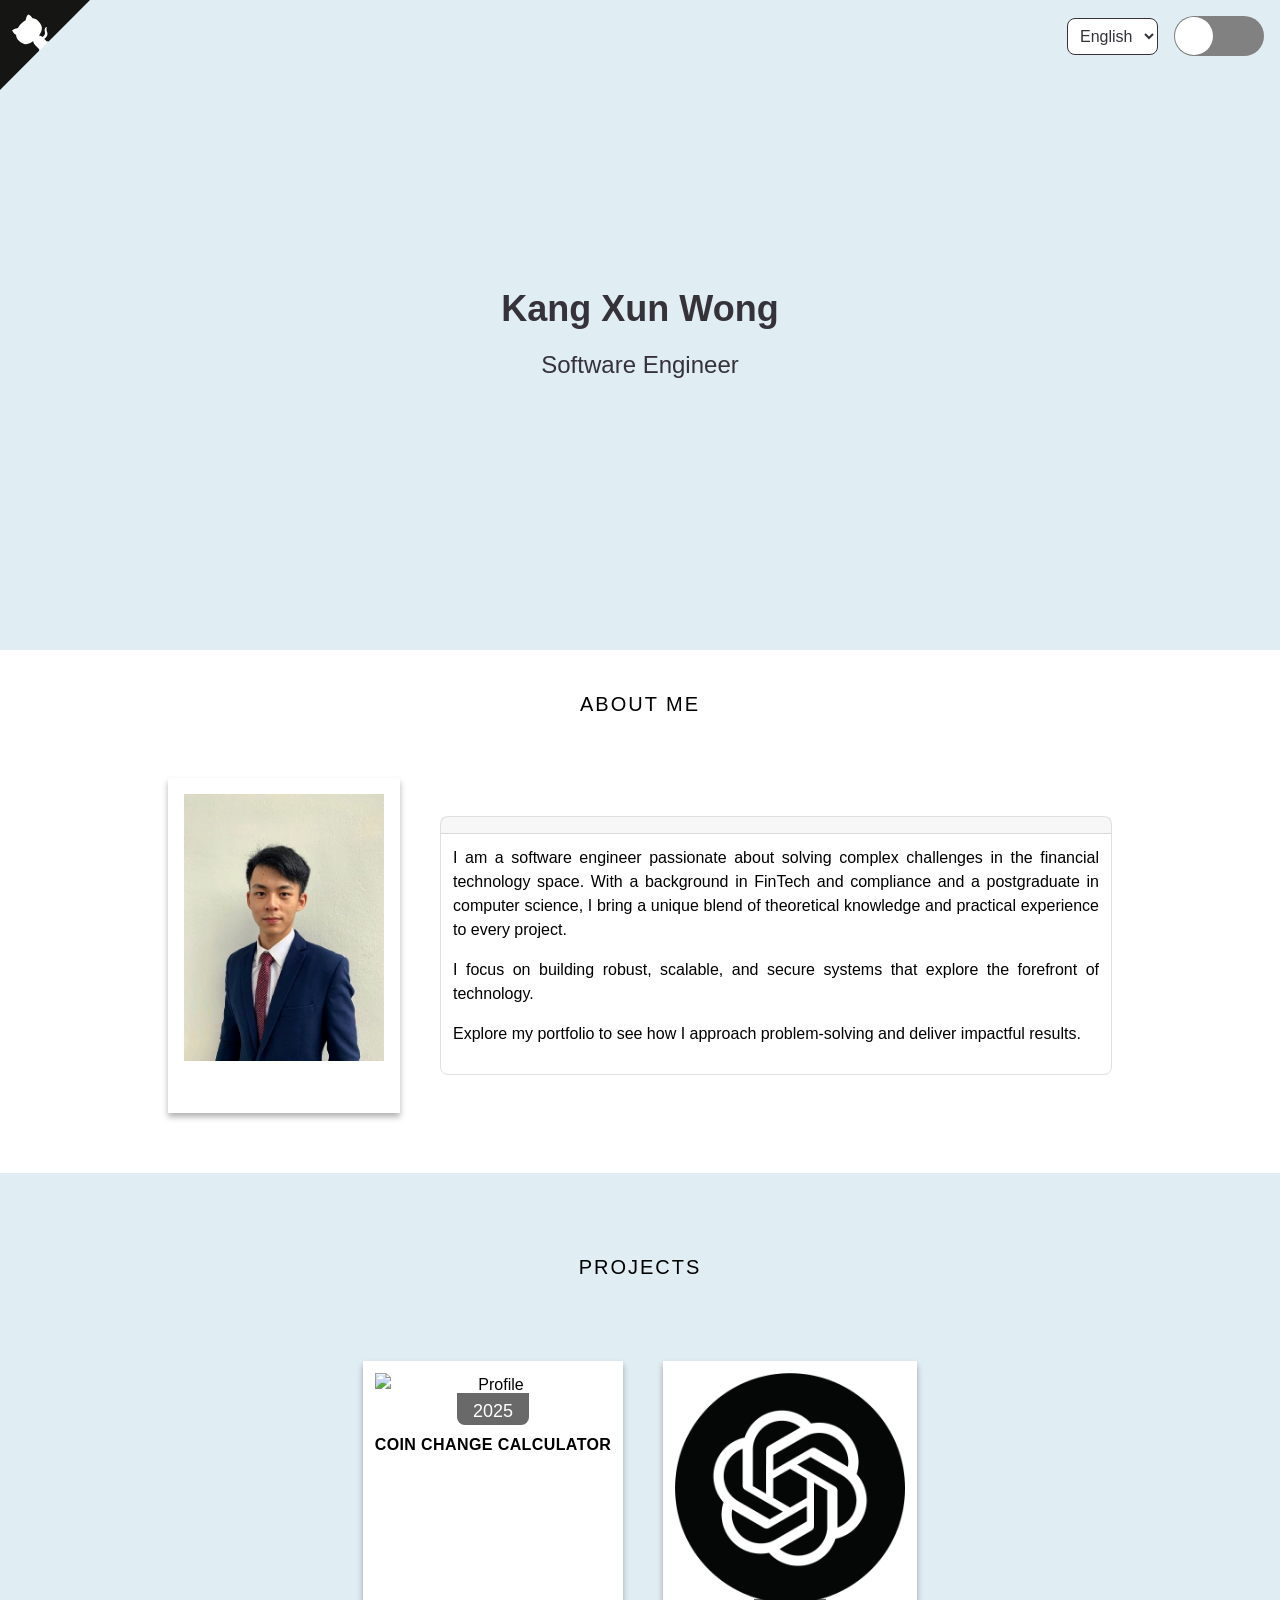
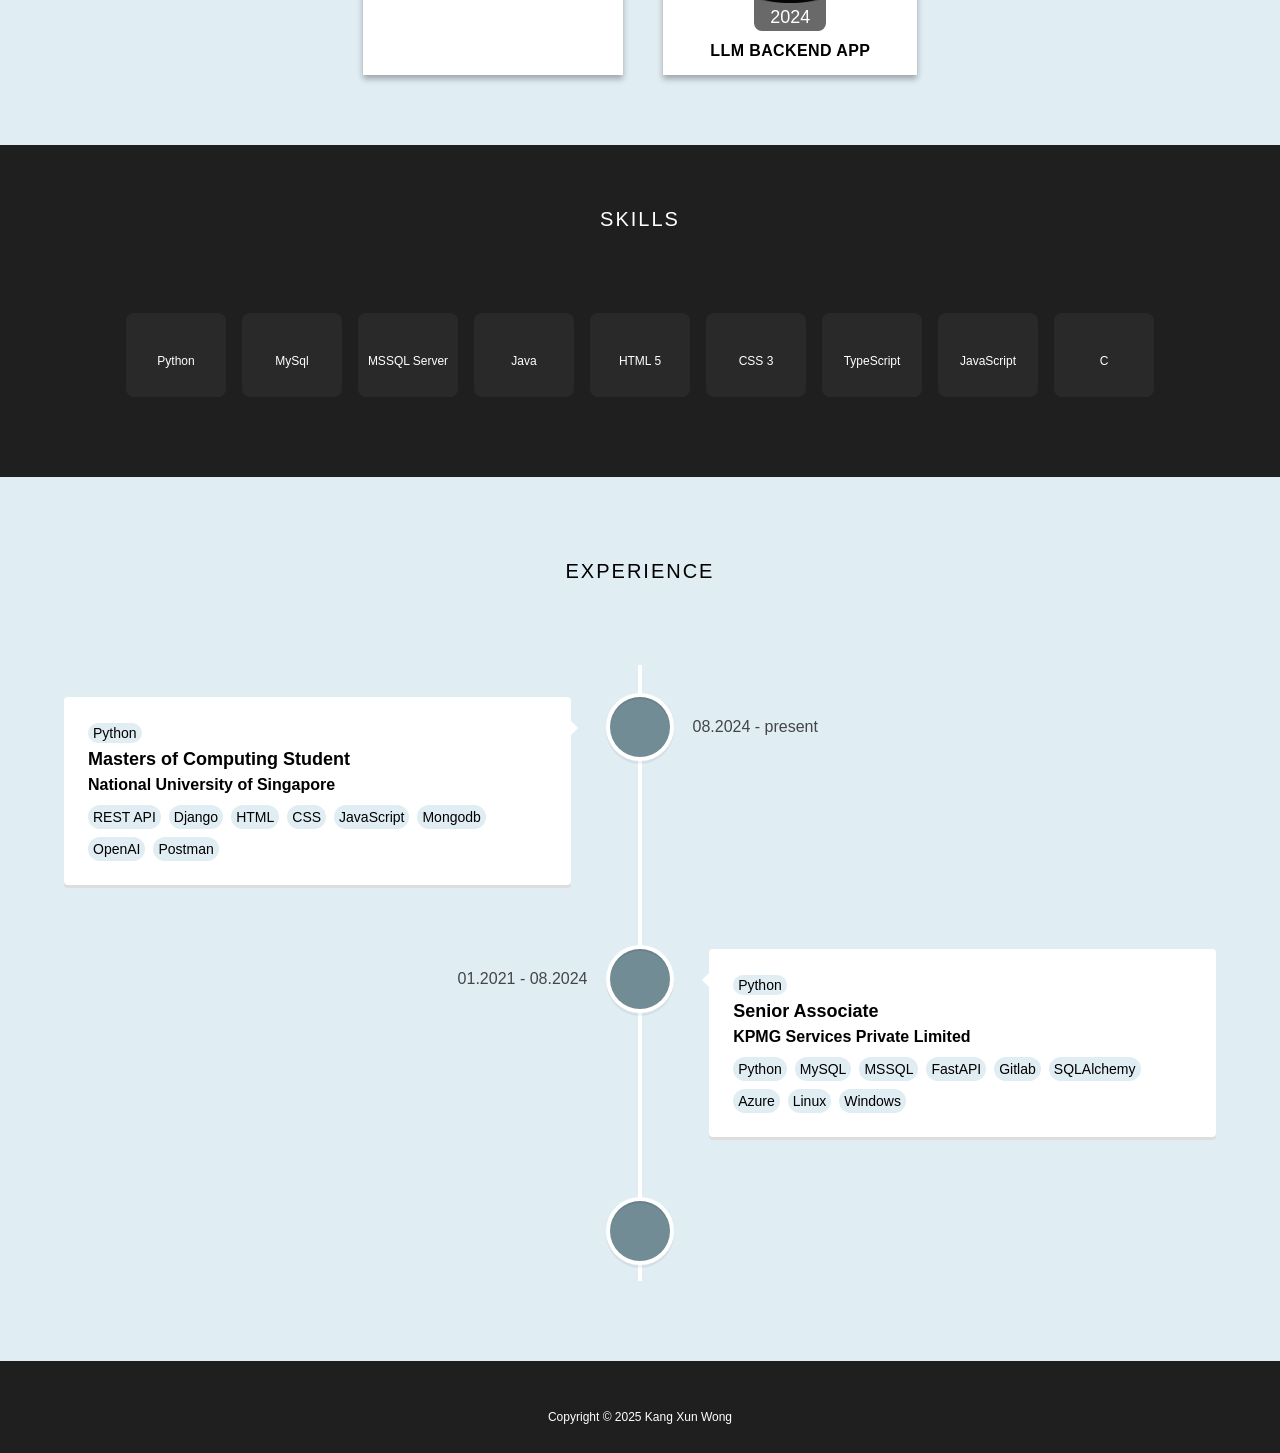
==== commit f67ff683: "Updates" ====
--- a/index.html
+++ b/index.html
@@ -1 +1 @@
-<!doctype html><html lang="en"><head><meta charset="UTF-8"/><link rel="icon" type="image/svg+xml" href="/vite.svg"/><meta name="viewport" content="width=device-width,initial-scale=1"/><title>Kang Xun Wong</title><script defer="defer" src="/static/js/main.36b4c8a2.js"></script><link href="/static/css/main.af0297a7.css" rel="stylesheet"></head><body class="text-body"><div id="root"></div><script type="module" src="/src/index.tsx"></script></body></html>+<!doctype html><html lang="en"><head><meta charset="UTF-8"/><link rel="icon" type="image/svg+xml" href="/vite.svg"/><meta name="viewport" content="width=device-width,initial-scale=1"/><title>Kang Xun Wong</title><script defer="defer" src="/static/js/main.04934ca2.js"></script><link href="/static/css/main.3d9d5325.css" rel="stylesheet"></head><body class="text-body"><div id="root"></div><script type="module" src="/src/index.tsx"></script></body></html>
--- a/static/css/main.3d9d5325.css
+++ b/static/css/main.3d9d5325.css
@@ -0,0 +1,4 @@
+*,::backdrop,:after,:before{--tw-border-spacing-x:0;--tw-border-spacing-y:0;--tw-translate-x:0;--tw-translate-y:0;--tw-rotate:0;--tw-skew-x:0;--tw-skew-y:0;--tw-scale-x:1;--tw-scale-y:1;--tw-pan-x: ;--tw-pan-y: ;--tw-pinch-zoom: ;--tw-scroll-snap-strictness:proximity;--tw-gradient-from-position: ;--tw-gradient-via-position: ;--tw-gradient-to-position: ;--tw-ordinal: ;--tw-slashed-zero: ;--tw-numeric-figure: ;--tw-numeric-spacing: ;--tw-numeric-fraction: ;--tw-ring-inset: ;--tw-ring-offset-width:0px;--tw-ring-offset-color:#fff;--tw-ring-color:#3b82f680;--tw-ring-offset-shadow:0 0 #0000;--tw-ring-shadow:0 0 #0000;--tw-shadow:0 0 #0000;--tw-shadow-colored:0 0 #0000;--tw-blur: ;--tw-brightness: ;--tw-contrast: ;--tw-grayscale: ;--tw-hue-rotate: ;--tw-invert: ;--tw-saturate: ;--tw-sepia: ;--tw-drop-shadow: ;--tw-backdrop-blur: ;--tw-backdrop-brightness: ;--tw-backdrop-contrast: ;--tw-backdrop-grayscale: ;--tw-backdrop-hue-rotate: ;--tw-backdrop-invert: ;--tw-backdrop-opacity: ;--tw-backdrop-saturate: ;--tw-backdrop-sepia: ;--tw-contain-size: ;--tw-contain-layout: ;--tw-contain-paint: ;--tw-contain-style: }/*
+! tailwindcss v3.4.14 | MIT License | https://tailwindcss.com
+*/*,:after,:before{border:0 solid;box-sizing:border-box}:after,:before{--tw-content:""}:host,html{-webkit-text-size-adjust:100%;font-feature-settings:normal;-webkit-tap-highlight-color:transparent;font-family:Raleway,sans-serif;font-variation-settings:normal;line-height:1.5;tab-size:4}body{line-height:inherit}hr{border-top-width:1px;color:inherit;height:0}abbr:where([title]){-webkit-text-decoration:underline dotted;text-decoration:underline dotted}h1,h2,h3,h4,h5,h6{font-size:inherit;font-weight:inherit}a{color:inherit;text-decoration:inherit}b,strong{font-weight:bolder}code,kbd,pre,samp{font-feature-settings:normal;font-family:ui-monospace,SFMono-Regular,Menlo,Monaco,Consolas,Liberation Mono,Courier New,monospace;font-size:1em;font-variation-settings:normal}small{font-size:80%}sub,sup{font-size:75%;line-height:0;position:relative;vertical-align:initial}sub{bottom:-.25em}sup{top:-.5em}table{border-collapse:collapse;border-color:inherit;text-indent:0}button,input,optgroup,select,textarea{font-feature-settings:inherit;color:inherit;font-family:inherit;font-size:100%;font-variation-settings:inherit;font-weight:inherit;letter-spacing:inherit;line-height:inherit;margin:0;padding:0}button,select{text-transform:none}button,input:where([type=button]),input:where([type=reset]),input:where([type=submit]){-webkit-appearance:button;background-color:initial;background-image:none}:-moz-focusring{outline:auto}:-moz-ui-invalid{box-shadow:none}progress{vertical-align:initial}::-webkit-inner-spin-button,::-webkit-outer-spin-button{height:auto}[type=search]{-webkit-appearance:textfield;outline-offset:-2px}::-webkit-search-decoration{-webkit-appearance:none}::-webkit-file-upload-button{-webkit-appearance:button;font:inherit}summary{display:list-item}blockquote,dd,dl,figure,h1,h2,h3,h4,h5,h6,hr,p,pre{margin:0}fieldset{margin:0}fieldset,legend{padding:0}menu,ol,ul{list-style:none;margin:0;padding:0}dialog{padding:0}textarea{resize:vertical}input::placeholder,textarea::placeholder{color:#9ca3af;opacity:1}[role=button],button{cursor:pointer}:disabled{cursor:default}audio,canvas,embed,iframe,img,object,svg,video{display:block;vertical-align:middle}img,video{height:auto;max-width:100%}[hidden]:where(:not([hidden=until-found])){display:none}.fixed{position:fixed}.absolute{position:absolute}.relative{position:relative}.inset-0{inset:0}.left-0{left:0}.right-4{right:1rem}.top-0{top:0}.top-4{top:1rem}.z-10{z-index:10}.z-50{z-index:50}.mx-auto{margin-left:auto;margin-right:auto}.mb-10{margin-bottom:2.5rem}.mb-4{margin-bottom:1rem}.mb-5{margin-bottom:1.25rem}.mb-\[30px\]{margin-bottom:30px}.ml-5{margin-left:1.25rem}.mt-1{margin-top:.25rem}.mt-10{margin-top:2.5rem}.mt-2{margin-top:.5rem}.mt-3{margin-top:.75rem}.mt-5{margin-top:1.25rem}.inline-block{display:inline-block}.flex{display:flex}.h-12{height:3rem}.h-\[650px\]{height:650px}.h-\[84px\]{height:84px}.h-auto{height:auto}.h-full{height:100%}.max-h-\[230px\]{max-height:230px}.min-h-full{min-height:100%}.w-12{width:3rem}.w-\[100\%\]{width:100%}.w-\[100px\]{width:100px}.w-\[200px\]{width:200px}.w-full{width:100%}.max-w-2xl{max-width:42rem}.max-w-xs{max-width:20rem}.flex-shrink-0{flex-shrink:0}.translate-y-0{--tw-translate-y:0px}.translate-y-0,.translate-y-4{transform:translate(var(--tw-translate-x),var(--tw-translate-y)) rotate(var(--tw-rotate)) skewX(var(--tw-skew-x)) skewY(var(--tw-skew-y)) scaleX(var(--tw-scale-x)) scaleY(var(--tw-scale-y))}.translate-y-4{--tw-translate-y:1rem}.scale-x-\[-1\]{--tw-scale-x:-1}.scale-x-\[-1\],.scale-y-\[1\]{transform:translate(var(--tw-translate-x),var(--tw-translate-y)) rotate(var(--tw-rotate)) skewX(var(--tw-skew-x)) skewY(var(--tw-skew-y)) scaleX(var(--tw-scale-x)) scaleY(var(--tw-scale-y))}.scale-y-\[1\]{--tw-scale-y:1}.transform{transform:translate(var(--tw-translate-x),var(--tw-translate-y)) rotate(var(--tw-rotate)) skewX(var(--tw-skew-x)) skewY(var(--tw-skew-y)) scaleX(var(--tw-scale-x)) scaleY(var(--tw-scale-y))}.cursor-pointer{cursor:pointer}.flex-col{flex-direction:column}.flex-wrap{flex-wrap:wrap}.items-end{align-items:flex-end}.items-center{align-items:center}.justify-end{justify-content:flex-end}.justify-center{justify-content:center}.gap-10{gap:2.5rem}.gap-2{gap:.5rem}.gap-3{gap:.75rem}.gap-4{gap:1rem}.gap-5{gap:1.25rem}.gap-x-2{column-gap:.5rem}.overflow-hidden{overflow:hidden}.overflow-y-auto{overflow-y:auto}.rounded-\[8px\]{border-radius:8px}.rounded-full{border-radius:9999px}.rounded-lg{border-radius:.5rem}.rounded-sm{border-radius:.125rem}.rounded-xl{border-radius:.75rem}.rounded-b-lg{border-bottom-left-radius:.5rem;border-bottom-right-radius:.5rem}.border{border-width:1px}.border-b{border-bottom-width:1px}.border-\[rgba\(0\2c 0\2c 0\2c \.125\)\]{border-color:rgba(0,0,0,.125)}.bg-\[\#1f1f1f\]{--tw-bg-opacity:1;background-color:rgb(31 31 31/var(--tw-bg-opacity))}.bg-\[\#2A2929\]{--tw-bg-opacity:1;background-color:rgb(42 41 41/var(--tw-bg-opacity))}.bg-\[\#696969\]{--tw-bg-opacity:1;background-color:rgb(105 105 105/var(--tw-bg-opacity))}.bg-\[\#718c94\]{--tw-bg-opacity:1;background-color:rgb(113 140 148/var(--tw-bg-opacity))}.bg-\[\#e0edf3\]{--tw-bg-opacity:1;background-color:rgb(224 237 243/var(--tw-bg-opacity))}.bg-\[rgba\(0\2c 0\2c 0\2c 0\.03\)\]{background-color:#00000008}.bg-black{--tw-bg-opacity:1;background-color:rgb(0 0 0/var(--tw-bg-opacity))}.bg-white{--tw-bg-opacity:1;background-color:rgb(255 255 255/var(--tw-bg-opacity))}.bg-opacity-75{--tw-bg-opacity:0.75}.fill-\[\#151513\]{fill:#151513}.object-contain{object-fit:contain}.p-10{padding:2.5rem}.p-2{padding:.5rem}.p-3{padding:.75rem}.p-4{padding:1rem}.p-\[5x\]{padding:5x}.px-10{padding-left:2.5rem;padding-right:2.5rem}.px-3{padding-left:.75rem;padding-right:.75rem}.px-4{padding-left:1rem;padding-right:1rem}.px-\[5px\]{padding-left:5px;padding-right:5px}.py-10{padding-bottom:2.5rem;padding-top:2.5rem}.py-2{padding-bottom:.5rem;padding-top:.5rem}.py-5{padding-bottom:1.25rem;padding-top:1.25rem}.py-\[2px\]{padding-bottom:2px;padding-top:2px}.pb-1{padding-bottom:.25rem}.pb-10{padding-bottom:2.5rem}.pb-20{padding-bottom:5rem}.pt-10{padding-top:2.5rem}.pt-2{padding-top:.5rem}.text-left{text-align:left}.text-center{text-align:center}.text-justify{text-align:justify}.text-end{text-align:end}.text-2xl{font-size:1.5rem;line-height:2rem}.text-4xl{font-size:2.25rem;line-height:2.5rem}.text-\[25px\]{font-size:25px}.text-lg{font-size:1.125rem;line-height:1.75rem}.text-sm{font-size:.875rem;line-height:1.25rem}.text-xl{font-size:1.25rem;line-height:1.75rem}.text-xs{font-size:.75rem;line-height:1rem}.font-bold{font-weight:700}.font-medium{font-weight:500}.uppercase{text-transform:uppercase}.tracking-wide{letter-spacing:.025em}.tracking-widest{letter-spacing:.1em}.text-black{--tw-text-opacity:1;color:rgb(0 0 0/var(--tw-text-opacity))}.text-gray-dark{--tw-text-opacity:1;color:rgb(53 50 57/var(--tw-text-opacity))}.text-white{--tw-text-opacity:1;color:rgb(255 255 255/var(--tw-text-opacity))}.underline{text-decoration-line:underline}.opacity-0{opacity:0}.opacity-100{opacity:1}.shadow-card{--tw-shadow:0 4px 6px #0000004d;--tw-shadow-colored:0 4px 6px var(--tw-shadow-color)}.shadow-card,.shadow-xl{box-shadow:0 0 #0000,0 0 #0000,var(--tw-shadow);box-shadow:var(--tw-ring-offset-shadow,0 0 #0000),var(--tw-ring-shadow,0 0 #0000),var(--tw-shadow)}.shadow-xl{--tw-shadow:0 20px 25px -5px #0000001a,0 8px 10px -6px #0000001a;--tw-shadow-colored:0 20px 25px -5px var(--tw-shadow-color),0 8px 10px -6px var(--tw-shadow-color)}.filter{filter:var(--tw-blur) var(--tw-brightness) var(--tw-contrast) var(--tw-grayscale) var(--tw-hue-rotate) var(--tw-invert) var(--tw-saturate) var(--tw-sepia) var(--tw-drop-shadow)}.transition{transition-duration:.15s;transition-property:color,background-color,border-color,text-decoration-color,fill,stroke,opacity,box-shadow,transform,filter,-webkit-backdrop-filter;transition-property:color,background-color,border-color,text-decoration-color,fill,stroke,opacity,box-shadow,transform,filter,backdrop-filter;transition-property:color,background-color,border-color,text-decoration-color,fill,stroke,opacity,box-shadow,transform,filter,backdrop-filter,-webkit-backdrop-filter;transition-timing-function:cubic-bezier(.4,0,.2,1)}.transition-all{transition-duration:.15s;transition-property:all;transition-timing-function:cubic-bezier(.4,0,.2,1)}.transition-opacity{transition-duration:.15s;transition-property:opacity;transition-timing-function:cubic-bezier(.4,0,.2,1)}.duration-200{transition-duration:.2s}.duration-300{transition-duration:.3s}.duration-\[0\.2\]{transition-duration:.2}.ease-in{transition-timing-function:cubic-bezier(.4,0,1,1)}.ease-linear{transition-timing-function:linear}.ease-out{transition-timing-function:cubic-bezier(0,0,.2,1)}body{-webkit-font-smoothing:antialiased;-moz-osx-font-smoothing:grayscale;font-family:-apple-system,BlinkMacSystemFont,Segoe UI,Roboto,Oxygen,Ubuntu,Cantarell,Fira Sans,Droid Sans,Helvetica Neue,sans-serif;margin:0}code{font-family:source-code-pro,Menlo,Monaco,Consolas,Courier New,monospace}.App{text-align:center}.App-logo{height:40vmin;pointer-events:none}@media (prefers-reduced-motion:no-preference){.App-logo{animation:App-logo-spin 20s linear infinite}}.App-header{align-items:center;background-color:#282c34;color:#fff;display:flex;flex-direction:column;font-size:calc(10px + 2vmin);justify-content:center;min-height:100vh}.App-link{color:#61dafb}@keyframes App-logo-spin{0%{transform:rotate(0deg)}to{transform:rotate(1turn)}}.hover\:scale-\[1\.01\]:hover{--tw-scale-x:1.01;--tw-scale-y:1.01;transform:translate(var(--tw-translate-x),var(--tw-translate-y)) rotate(var(--tw-rotate)) skewX(var(--tw-skew-x)) skewY(var(--tw-skew-y)) scaleX(var(--tw-scale-x)) scaleY(var(--tw-scale-y))}.hover\:shadow-card-hover:hover{--tw-shadow:0 10px 20px #000000b3;--tw-shadow-colored:0 10px 20px var(--tw-shadow-color);box-shadow:0 0 #0000,0 0 #0000,var(--tw-shadow);box-shadow:var(--tw-ring-offset-shadow,0 0 #0000),var(--tw-ring-shadow,0 0 #0000),var(--tw-shadow)}.focus\:outline-none:focus{outline:2px solid #0000;outline-offset:2px}.focus\:ring-2:focus{--tw-ring-offset-shadow:var(--tw-ring-inset) 0 0 0 var(--tw-ring-offset-width) var(--tw-ring-offset-color);--tw-ring-shadow:var(--tw-ring-inset) 0 0 0 calc(2px + var(--tw-ring-offset-width)) var(--tw-ring-color);box-shadow:var(--tw-ring-offset-shadow),var(--tw-ring-shadow),0 0 #0000;box-shadow:var(--tw-ring-offset-shadow),var(--tw-ring-shadow),var(--tw-shadow,0 0 #0000)}@keyframes wave{0%{transform:rotate(0deg)}20%{transform:rotate(-25deg)}40%{transform:rotate(10deg)}60%{transform:rotate(-25deg)}80%{transform:rotate(10deg)}to{transform:rotate(0deg)}}.group:hover .group-hover\:animate-octo-arm{animation:wave .5s ease-in-out infinite}.dark\:bg-\[\#494949\]:is(.dark *){--tw-bg-opacity:1;background-color:rgb(73 73 73/var(--tw-bg-opacity))}.dark\:bg-\[\#6d6d6d\]:is(.dark *){--tw-bg-opacity:1;background-color:rgb(109 109 109/var(--tw-bg-opacity))}.dark\:bg-\[\#7f7f7f\]:is(.dark *){--tw-bg-opacity:1;background-color:rgb(127 127 127/var(--tw-bg-opacity))}.dark\:bg-\[\#919191\]:is(.dark *){--tw-bg-opacity:1;background-color:rgb(145 145 145/var(--tw-bg-opacity))}.dark\:text-white:is(.dark *){--tw-text-opacity:1;color:rgb(255 255 255/var(--tw-text-opacity))}.dark\:filter:is(.dark *){filter:var(--tw-blur) var(--tw-brightness) var(--tw-contrast) var(--tw-grayscale) var(--tw-hue-rotate) var(--tw-invert) var(--tw-saturate) var(--tw-sepia) var(--tw-drop-shadow)}@media (min-width:640px){.sm\:mx-0{margin-left:0;margin-right:0}.sm\:my-8{margin-bottom:2rem;margin-top:2rem}.sm\:ml-4{margin-left:1rem}.sm\:mt-0{margin-top:0}.sm\:flex{display:flex}.sm\:h-10{height:2.5rem}.sm\:w-10{width:2.5rem}.sm\:translate-y-0{--tw-translate-y:0px}.sm\:scale-100,.sm\:translate-y-0{transform:translate(var(--tw-translate-x),var(--tw-translate-y)) rotate(var(--tw-rotate)) skewX(var(--tw-skew-x)) skewY(var(--tw-skew-y)) scaleX(var(--tw-scale-x)) scaleY(var(--tw-scale-y))}.sm\:scale-100{--tw-scale-x:1;--tw-scale-y:1}.sm\:scale-95{--tw-scale-x:.95;--tw-scale-y:.95;transform:translate(var(--tw-translate-x),var(--tw-translate-y)) rotate(var(--tw-rotate)) skewX(var(--tw-skew-x)) skewY(var(--tw-skew-y)) scaleX(var(--tw-scale-x)) scaleY(var(--tw-scale-y))}.sm\:items-start{align-items:flex-start}.sm\:items-center{align-items:center}.sm\:p-0{padding:0}.sm\:text-left{text-align:left}@keyframes wave{0%{transform:rotate(0deg)}20%{transform:rotate(-25deg)}40%{transform:rotate(10deg)}60%{transform:rotate(-25deg)}80%{transform:rotate(10deg)}to{transform:rotate(0deg)}}.group:hover .sm\:group-hover\:animate-octo-arm-mobile{animation:wave .56s ease-in-out infinite}}@media (min-width:768px){.md\:w-\[800px\]{width:800px}.md\:flex-row{flex-direction:row}.md\:px-0{padding-left:0;padding-right:0}.md\:py-10{padding-bottom:2.5rem;padding-top:2.5rem}.md\:pb-0{padding-bottom:0}}@font-face{font-display:swap;font-family:Raleway;font-style:normal;font-weight:400;src:url(/static/media/raleway-cyrillic-ext-400-normal.4482e08504d544757971.woff2) format("woff2"),url(/static/media/raleway-cyrillic-ext-400-normal.5a5510fbec564ecd00ed.woff) format("woff");unicode-range:u+0460-052f,u+1c80-1c88,u+20b4,u+2de0-2dff,u+a640-a69f,u+fe2e-fe2f}@font-face{font-display:swap;font-family:Raleway;font-style:normal;font-weight:400;src:url(/static/media/raleway-cyrillic-400-normal.699b459f21e39ca4b8df.woff2) format("woff2"),url(/static/media/raleway-cyrillic-400-normal.085b633264f5a36c2e35.woff) format("woff");unicode-range:u+0301,u+0400-045f,u+0490-0491,u+04b0-04b1,u+2116}@font-face{font-display:swap;font-family:Raleway;font-style:normal;font-weight:400;src:url(/static/media/raleway-vietnamese-400-normal.5212361bfd059a27e2da.woff2) format("woff2"),url(/static/media/raleway-vietnamese-400-normal.b1a419d3ead111471ac7.woff) format("woff");unicode-range:u+0102-0103,u+0110-0111,u+0128-0129,u+0168-0169,u+01a0-01a1,u+01af-01b0,u+0300-0301,u+0303-0304,u+0308-0309,u+0323,u+0329,u+1ea0-1ef9,u+20ab}@font-face{font-display:swap;font-family:Raleway;font-style:normal;font-weight:400;src:url(/static/media/raleway-latin-ext-400-normal.150303dc14f4d1e0c2c9.woff2) format("woff2"),url(/static/media/raleway-latin-ext-400-normal.56b5b154afe24082cb30.woff) format("woff");unicode-range:u+0100-02af,u+0304,u+0308,u+0329,u+1e00-1e9f,u+1ef2-1eff,u+2020,u+20a0-20ab,u+20ad-20c0,u+2113,u+2c60-2c7f,u+a720-a7ff}@font-face{font-display:swap;font-family:Raleway;font-style:normal;font-weight:400;src:url(/static/media/raleway-latin-400-normal.bc8445f492c7fbf7a0bb.woff2) format("woff2"),url(/static/media/raleway-latin-400-normal.7274e8a7766c320ff67b.woff) format("woff");unicode-range:u+00??,u+0131,u+0152-0153,u+02bb-02bc,u+02c6,u+02da,u+02dc,u+0304,u+0308,u+0329,u+2000-206f,u+2074,u+20ac,u+2122,u+2191,u+2193,u+2212,u+2215,u+feff,u+fffd}@font-face{font-display:swap;font-family:Raleway;font-style:italic;font-weight:400;src:url(/static/media/raleway-cyrillic-ext-400-italic.c79ad6ed13e0bc34a394.woff2) format("woff2"),url(/static/media/raleway-cyrillic-ext-400-italic.194e032133068838bf8f.woff) format("woff");unicode-range:u+0460-052f,u+1c80-1c88,u+20b4,u+2de0-2dff,u+a640-a69f,u+fe2e-fe2f}@font-face{font-display:swap;font-family:Raleway;font-style:italic;font-weight:400;src:url(/static/media/raleway-cyrillic-400-italic.3abcc5aa13645dc5ea9c.woff2) format("woff2"),url(/static/media/raleway-cyrillic-400-italic.61a874fc62f61e2e91cf.woff) format("woff");unicode-range:u+0301,u+0400-045f,u+0490-0491,u+04b0-04b1,u+2116}@font-face{font-display:swap;font-family:Raleway;font-style:italic;font-weight:400;src:url(/static/media/raleway-vietnamese-400-italic.4f1a18a9a006e5157e6d.woff2) format("woff2"),url(/static/media/raleway-vietnamese-400-italic.437192e8ccc4467c89dc.woff) format("woff");unicode-range:u+0102-0103,u+0110-0111,u+0128-0129,u+0168-0169,u+01a0-01a1,u+01af-01b0,u+0300-0301,u+0303-0304,u+0308-0309,u+0323,u+0329,u+1ea0-1ef9,u+20ab}@font-face{font-display:swap;font-family:Raleway;font-style:italic;font-weight:400;src:url(/static/media/raleway-latin-ext-400-italic.d44da4d29393a0a7f3ea.woff2) format("woff2"),url(/static/media/raleway-latin-ext-400-italic.f18141314f722a5f82d3.woff) format("woff");unicode-range:u+0100-02af,u+0304,u+0308,u+0329,u+1e00-1e9f,u+1ef2-1eff,u+2020,u+20a0-20ab,u+20ad-20c0,u+2113,u+2c60-2c7f,u+a720-a7ff}@font-face{font-display:swap;font-family:Raleway;font-style:italic;font-weight:400;src:url(/static/media/raleway-latin-400-italic.761b5749c5d29fd04efd.woff2) format("woff2"),url(/static/media/raleway-latin-400-italic.564a97a8b018ef1d70fe.woff) format("woff");unicode-range:u+00??,u+0131,u+0152-0153,u+02bb-02bc,u+02c6,u+02da,u+02dc,u+0304,u+0308,u+0329,u+2000-206f,u+2074,u+20ac,u+2122,u+2191,u+2193,u+2212,u+2215,u+feff,u+fffd}@font-face{font-display:swap;font-family:Raleway;font-style:normal;font-weight:500;src:url(/static/media/raleway-cyrillic-ext-500-normal.687920ffcea287c96841.woff2) format("woff2"),url(/static/media/raleway-cyrillic-ext-500-normal.03100f3d065c9e32b9d0.woff) format("woff");unicode-range:u+0460-052f,u+1c80-1c88,u+20b4,u+2de0-2dff,u+a640-a69f,u+fe2e-fe2f}@font-face{font-display:swap;font-family:Raleway;font-style:normal;font-weight:500;src:url(/static/media/raleway-cyrillic-500-normal.5531e9cfd4be42d9ff78.woff2) format("woff2"),url(/static/media/raleway-cyrillic-500-normal.34b35facc622a285103f.woff) format("woff");unicode-range:u+0301,u+0400-045f,u+0490-0491,u+04b0-04b1,u+2116}@font-face{font-display:swap;font-family:Raleway;font-style:normal;font-weight:500;src:url(/static/media/raleway-vietnamese-500-normal.3cb0d3fea82a400a9908.woff2) format("woff2"),url(/static/media/raleway-vietnamese-500-normal.bdb63031ac943e8b9a23.woff) format("woff");unicode-range:u+0102-0103,u+0110-0111,u+0128-0129,u+0168-0169,u+01a0-01a1,u+01af-01b0,u+0300-0301,u+0303-0304,u+0308-0309,u+0323,u+0329,u+1ea0-1ef9,u+20ab}@font-face{font-display:swap;font-family:Raleway;font-style:normal;font-weight:500;src:url(/static/media/raleway-latin-ext-500-normal.7cf0cb6bfdf6788fb701.woff2) format("woff2"),url(/static/media/raleway-latin-ext-500-normal.5702af48ae9aa403d741.woff) format("woff");unicode-range:u+0100-02af,u+0304,u+0308,u+0329,u+1e00-1e9f,u+1ef2-1eff,u+2020,u+20a0-20ab,u+20ad-20c0,u+2113,u+2c60-2c7f,u+a720-a7ff}@font-face{font-display:swap;font-family:Raleway;font-style:normal;font-weight:500;src:url(/static/media/raleway-latin-500-normal.44aa09fd1bc11c60e8ac.woff2) format("woff2"),url(/static/media/raleway-latin-500-normal.66d13d8173d687e09ed0.woff) format("woff");unicode-range:u+00??,u+0131,u+0152-0153,u+02bb-02bc,u+02c6,u+02da,u+02dc,u+0304,u+0308,u+0329,u+2000-206f,u+2074,u+20ac,u+2122,u+2191,u+2193,u+2212,u+2215,u+feff,u+fffd}@font-face{font-display:swap;font-family:Raleway;font-style:italic;font-weight:500;src:url(/static/media/raleway-cyrillic-ext-500-italic.771ddf9a383db4908696.woff2) format("woff2"),url(/static/media/raleway-cyrillic-ext-500-italic.eab704136db1c01bd6ed.woff) format("woff");unicode-range:u+0460-052f,u+1c80-1c88,u+20b4,u+2de0-2dff,u+a640-a69f,u+fe2e-fe2f}@font-face{font-display:swap;font-family:Raleway;font-style:italic;font-weight:500;src:url(/static/media/raleway-cyrillic-500-italic.c8311066c80a74992522.woff2) format("woff2"),url(/static/media/raleway-cyrillic-500-italic.ad1c8cad380283a904dd.woff) format("woff");unicode-range:u+0301,u+0400-045f,u+0490-0491,u+04b0-04b1,u+2116}@font-face{font-display:swap;font-family:Raleway;font-style:italic;font-weight:500;src:url(/static/media/raleway-vietnamese-500-italic.81053c20aa82098d9746.woff2) format("woff2"),url(/static/media/raleway-vietnamese-500-italic.27f5b109ad41e519c51b.woff) format("woff");unicode-range:u+0102-0103,u+0110-0111,u+0128-0129,u+0168-0169,u+01a0-01a1,u+01af-01b0,u+0300-0301,u+0303-0304,u+0308-0309,u+0323,u+0329,u+1ea0-1ef9,u+20ab}@font-face{font-display:swap;font-family:Raleway;font-style:italic;font-weight:500;src:url(/static/media/raleway-latin-ext-500-italic.95e185a14b55fe847d1b.woff2) format("woff2"),url(/static/media/raleway-latin-ext-500-italic.dddecb656e2f5951b9d4.woff) format("woff");unicode-range:u+0100-02af,u+0304,u+0308,u+0329,u+1e00-1e9f,u+1ef2-1eff,u+2020,u+20a0-20ab,u+20ad-20c0,u+2113,u+2c60-2c7f,u+a720-a7ff}@font-face{font-display:swap;font-family:Raleway;font-style:italic;font-weight:500;src:url(/static/media/raleway-latin-500-italic.3e6faf9542d3c69bbba8.woff2) format("woff2"),url(/static/media/raleway-latin-500-italic.449314340a93646382fe.woff) format("woff");unicode-range:u+00??,u+0131,u+0152-0153,u+02bb-02bc,u+02c6,u+02da,u+02dc,u+0304,u+0308,u+0329,u+2000-206f,u+2074,u+20ac,u+2122,u+2191,u+2193,u+2212,u+2215,u+feff,u+fffd}@font-face{font-display:swap;font-family:Raleway;font-style:normal;font-weight:600;src:url(/static/media/raleway-cyrillic-ext-600-normal.469fbc661b7a3d36f6c4.woff2) format("woff2"),url(/static/media/raleway-cyrillic-ext-600-normal.c4b0f62f86b3b215e559.woff) format("woff");unicode-range:u+0460-052f,u+1c80-1c88,u+20b4,u+2de0-2dff,u+a640-a69f,u+fe2e-fe2f}@font-face{font-display:swap;font-family:Raleway;font-style:normal;font-weight:600;src:url(/static/media/raleway-cyrillic-600-normal.5a1ae720c59409a582d6.woff2) format("woff2"),url(/static/media/raleway-cyrillic-600-normal.9c4d0fd4665ea9e42d7a.woff) format("woff");unicode-range:u+0301,u+0400-045f,u+0490-0491,u+04b0-04b1,u+2116}@font-face{font-display:swap;font-family:Raleway;font-style:normal;font-weight:600;src:url(/static/media/raleway-vietnamese-600-normal.f571fb49212cad10acce.woff2) format("woff2"),url(/static/media/raleway-vietnamese-600-normal.113dc9e243160afcbe13.woff) format("woff");unicode-range:u+0102-0103,u+0110-0111,u+0128-0129,u+0168-0169,u+01a0-01a1,u+01af-01b0,u+0300-0301,u+0303-0304,u+0308-0309,u+0323,u+0329,u+1ea0-1ef9,u+20ab}@font-face{font-display:swap;font-family:Raleway;font-style:normal;font-weight:600;src:url(/static/media/raleway-latin-ext-600-normal.bbf2b13a455328fa9e9e.woff2) format("woff2"),url(/static/media/raleway-latin-ext-600-normal.b8116263a2b20ea5ad3c.woff) format("woff");unicode-range:u+0100-02af,u+0304,u+0308,u+0329,u+1e00-1e9f,u+1ef2-1eff,u+2020,u+20a0-20ab,u+20ad-20c0,u+2113,u+2c60-2c7f,u+a720-a7ff}@font-face{font-display:swap;font-family:Raleway;font-style:normal;font-weight:600;src:url(/static/media/raleway-latin-600-normal.aa10cc336473cfaa3492.woff2) format("woff2"),url(/static/media/raleway-latin-600-normal.dce0ad88312935e43991.woff) format("woff");unicode-range:u+00??,u+0131,u+0152-0153,u+02bb-02bc,u+02c6,u+02da,u+02dc,u+0304,u+0308,u+0329,u+2000-206f,u+2074,u+20ac,u+2122,u+2191,u+2193,u+2212,u+2215,u+feff,u+fffd}@font-face{font-display:swap;font-family:Raleway;font-style:italic;font-weight:600;src:url(/static/media/raleway-cyrillic-ext-600-italic.c40ee12d5fd28969d44b.woff2) format("woff2"),url(/static/media/raleway-cyrillic-ext-600-italic.a638b121d033ad51b6ce.woff) format("woff");unicode-range:u+0460-052f,u+1c80-1c88,u+20b4,u+2de0-2dff,u+a640-a69f,u+fe2e-fe2f}@font-face{font-display:swap;font-family:Raleway;font-style:italic;font-weight:600;src:url(/static/media/raleway-cyrillic-600-italic.0d51adfcb3eac8ab0bd2.woff2) format("woff2"),url(/static/media/raleway-cyrillic-600-italic.7e26cff4c33091d0e4ae.woff) format("woff");unicode-range:u+0301,u+0400-045f,u+0490-0491,u+04b0-04b1,u+2116}@font-face{font-display:swap;font-family:Raleway;font-style:italic;font-weight:600;src:url(/static/media/raleway-vietnamese-600-italic.44094843adc5e3ada9e1.woff2) format("woff2"),url(/static/media/raleway-vietnamese-600-italic.8e03e2343452b36d7019.woff) format("woff");unicode-range:u+0102-0103,u+0110-0111,u+0128-0129,u+0168-0169,u+01a0-01a1,u+01af-01b0,u+0300-0301,u+0303-0304,u+0308-0309,u+0323,u+0329,u+1ea0-1ef9,u+20ab}@font-face{font-display:swap;font-family:Raleway;font-style:italic;font-weight:600;src:url(/static/media/raleway-latin-ext-600-italic.ca503c7091e0caf14a5c.woff2) format("woff2"),url(/static/media/raleway-latin-ext-600-italic.86d1520f2c31ec165b63.woff) format("woff");unicode-range:u+0100-02af,u+0304,u+0308,u+0329,u+1e00-1e9f,u+1ef2-1eff,u+2020,u+20a0-20ab,u+20ad-20c0,u+2113,u+2c60-2c7f,u+a720-a7ff}@font-face{font-display:swap;font-family:Raleway;font-style:italic;font-weight:600;src:url(/static/media/raleway-latin-600-italic.0bdc627cb9dc901bdf83.woff2) format("woff2"),url(/static/media/raleway-latin-600-italic.eee882c15adfa2ddc4c4.woff) format("woff");unicode-range:u+00??,u+0131,u+0152-0153,u+02bb-02bc,u+02c6,u+02da,u+02dc,u+0304,u+0308,u+0329,u+2000-206f,u+2074,u+20ac,u+2122,u+2191,u+2193,u+2212,u+2215,u+feff,u+fffd}.vertical-timeline *{-webkit-box-sizing:border-box;box-sizing:border-box}.vertical-timeline{margin:0 auto;max-width:1170px;padding:2em 0;position:relative;width:95%}.vertical-timeline:after{clear:both;content:"";display:table}.vertical-timeline:before{background:var(--line-color);content:"";height:100%;left:18px;position:absolute;top:0;width:4px}.vertical-timeline.vertical-timeline--one-column-right:before{left:auto;right:18px}@media only screen and (min-width:1170px){.vertical-timeline.vertical-timeline--two-columns{width:90%}.vertical-timeline.vertical-timeline--two-columns:before{left:50%;margin-left:-2px}}.vertical-timeline-element{margin:2em 0;position:relative}.vertical-timeline-element>div{min-height:1px}.vertical-timeline-element:after{clear:both;content:"";display:table}.vertical-timeline-element:first-child{margin-top:0}.vertical-timeline-element:last-child{margin-bottom:0}@media only screen and (min-width:1170px){.vertical-timeline-element{margin:4em 0}.vertical-timeline-element:first-child{margin-top:0}.vertical-timeline-element:last-child{margin-bottom:0}}.vertical-timeline-element-icon{border-radius:50%;-webkit-box-shadow:0 0 0 4px #fff,inset 0 2px 0 #00000014,0 3px 0 4px #0000000d;box-shadow:0 0 0 4px #fff,inset 0 2px 0 #00000014,0 3px 0 4px #0000000d;height:40px;left:0;position:absolute;top:0;width:40px}.vertical-timeline--one-column-right .vertical-timeline-element-icon{left:auto;right:0}.vertical-timeline-element-icon svg{display:block;height:24px;left:50%;margin-left:-12px;margin-top:-12px;position:relative;top:50%;width:24px}@media only screen and (min-width:1170px){.vertical-timeline--two-columns .vertical-timeline-element-icon{height:60px;left:50%;margin-left:-30px;width:60px}}.vertical-timeline-element-icon{-webkit-backface-visibility:hidden;-webkit-transform:translateZ(0)}.vertical-timeline--animate .vertical-timeline-element-icon.is-hidden{visibility:hidden}.vertical-timeline--animate .vertical-timeline-element-icon.bounce-in{-webkit-animation:cd-bounce-1 .6s;animation:cd-bounce-1 .6s;visibility:visible}@-webkit-keyframes cd-bounce-1{0%{opacity:0;-webkit-transform:scale(.5)}60%{opacity:1;-webkit-transform:scale(1.2)}to{-webkit-transform:scale(1)}}@keyframes cd-bounce-1{0%{opacity:0;-webkit-transform:scale(.5);transform:scale(.5)}60%{opacity:1;-webkit-transform:scale(1.2);transform:scale(1.2)}to{-webkit-transform:scale(1);transform:scale(1)}}.vertical-timeline-element-content{background:#fff;border-radius:.25em;-webkit-box-shadow:0 3px 0 #ddd;box-shadow:0 3px 0 #ddd;margin-left:60px;padding:1em;position:relative}.vertical-timeline--one-column-right .vertical-timeline-element-content{margin-left:0;margin-right:60px}.vertical-timeline-element--no-children .vertical-timeline-element-content{background:0 0;-webkit-box-shadow:none;box-shadow:none}.vertical-timeline-element-content:after{clear:both;content:"";display:table}.vertical-timeline-element-content h2{color:#303e49}.vertical-timeline-element-content .vertical-timeline-element-date,.vertical-timeline-element-content p{font-size:13px;font-size:.8125rem;font-weight:500}.vertical-timeline-element-content .vertical-timeline-element-date{display:inline-block}.vertical-timeline-element-content p{line-height:1.6;margin:1em 0 0}.vertical-timeline-element-subtitle,.vertical-timeline-element-title{margin:0}.vertical-timeline-element-content .vertical-timeline-element-date{float:left;opacity:.7;padding:.8em 0}.vertical-timeline-element-content-arrow{border:7px solid #0000;border-right-color:#fff;content:"";height:0;position:absolute;right:100%;top:16px;width:0}.vertical-timeline--one-column-right .vertical-timeline-element-content-arrow{border:7px solid #0000;border-left-color:#fff;content:"";height:0;left:100%;position:absolute;right:auto;top:16px;width:0}.vertical-timeline--one-column-right .vertical-timeline-element-content:before{border-left:7px solid #fff;border-right:initial;left:100%}.vertical-timeline-element--no-children .vertical-timeline-element-content-arrow,.vertical-timeline-element--no-children .vertical-timeline-element-content:before{display:none}@media only screen and (min-width:768px){.vertical-timeline-element-content h2{font-size:20px;font-size:1.25rem}.vertical-timeline-element-content p{font-size:16px;font-size:1rem}.vertical-timeline-element-content .vertical-timeline-element-date{font-size:14px;font-size:.875rem}}@media only screen and (min-width:1170px){.vertical-timeline--two-columns .vertical-timeline-element-content{margin-left:0;padding:1.5em;width:44%}.vertical-timeline--two-columns .vertical-timeline-element-content-arrow{left:100%;top:24px;-webkit-transform:rotate(180deg);transform:rotate(180deg)}.vertical-timeline--two-columns .vertical-timeline-element-content .vertical-timeline-element-date{font-size:16px;font-size:1rem;left:124%;position:absolute;top:6px;width:100%}.vertical-timeline--two-columns .vertical-timeline-element.vertical-timeline-element--right .vertical-timeline-element-content,.vertical-timeline--two-columns .vertical-timeline-element:nth-child(2n):not(.vertical-timeline-element--left) .vertical-timeline-element-content{float:right}.vertical-timeline--two-columns .vertical-timeline-element.vertical-timeline-element--right .vertical-timeline-element-content-arrow,.vertical-timeline--two-columns .vertical-timeline-element:nth-child(2n):not(.vertical-timeline-element--left) .vertical-timeline-element-content-arrow{left:auto;right:100%;top:24px;-webkit-transform:rotate(0);transform:rotate(0)}.vertical-timeline--one-column-right .vertical-timeline-element.vertical-timeline-element--right .vertical-timeline-element-content-arrow,.vertical-timeline--one-column-right .vertical-timeline-element:nth-child(2n):not(.vertical-timeline-element--left) .vertical-timeline-element-content-arrow{left:100%;right:auto;top:24px;-webkit-transform:rotate(0);transform:rotate(0)}.vertical-timeline--two-columns .vertical-timeline-element.vertical-timeline-element--right .vertical-timeline-element-content .vertical-timeline-element-date,.vertical-timeline--two-columns .vertical-timeline-element:nth-child(2n):not(.vertical-timeline-element--left) .vertical-timeline-element-content .vertical-timeline-element-date{left:auto;right:124%;text-align:right}}.vertical-timeline--animate .vertical-timeline-element-content.is-hidden{visibility:hidden}.vertical-timeline--animate .vertical-timeline-element-content.bounce-in{-webkit-animation:cd-bounce-2 .6s;animation:cd-bounce-2 .6s;visibility:visible}@media only screen and (min-width:1170px){.vertical-timeline--two-columns.vertical-timeline--animate .vertical-timeline-element.vertical-timeline-element--right .vertical-timeline-element-content.bounce-in,.vertical-timeline--two-columns.vertical-timeline--animate .vertical-timeline-element:nth-child(2n):not(.vertical-timeline-element--left) .vertical-timeline-element-content.bounce-in{-webkit-animation:cd-bounce-2-inverse .6s;animation:cd-bounce-2-inverse .6s}}@media only screen and (max-width:1169px){.vertical-timeline--animate .vertical-timeline-element-content.bounce-in{-webkit-animation:cd-bounce-2-inverse .6s;animation:cd-bounce-2-inverse .6s;visibility:visible}}@-webkit-keyframes cd-bounce-2{0%{opacity:0;-webkit-transform:translateX(-100px)}60%{opacity:1;-webkit-transform:translateX(20px)}to{-webkit-transform:translateX(0)}}@keyframes cd-bounce-2{0%{opacity:0;-webkit-transform:translateX(-100px);transform:translateX(-100px)}60%{opacity:1;-webkit-transform:translateX(20px);transform:translateX(20px)}to{-webkit-transform:translateX(0);transform:translateX(0)}}@-webkit-keyframes cd-bounce-2-inverse{0%{opacity:0;-webkit-transform:translateX(100px)}60%{opacity:1;-webkit-transform:translateX(-20px)}to{-webkit-transform:translateX(0)}}@keyframes cd-bounce-2-inverse{0%{opacity:0;-webkit-transform:translateX(100px);transform:translateX(100px)}60%{opacity:1;-webkit-transform:translateX(-20px);transform:translateX(-20px)}to{-webkit-transform:translateX(0);transform:translateX(0)}}.awssld__box,.awssld__container figure,.awssld__content{display:block;height:100%;left:0;position:absolute;top:0;width:100%}.awssld__bullets button,.awssld__controls button{outline-color:0;outline-style:none;outline-width:0}.awssld{--organic-arrow-thickness:4px;--organic-arrow-height:40px;--slider-height-percentage:60%;--loader-bar-color:#851515;--loader-bar-height:6px;--control-button-width:10%;--control-button-height:25%;--control-button-opacity:0.5;--control-button-hover-opacity:0.75;--control-button-background:#0000;--transition-bezier:cubic-bezier(0.5,0.075,0.25,0.95);--slider-transition-duration:575ms;--organic-arrow-color:#6a6a6a;--organic-arrow-border-radius:0;--control-bullet-color:#6a6a6a;--control-bullet-active-color:#6a6a6a;--content-background-color:#2f2f2f;max-width:100%}.awssld,.awssld__wrapper{display:block;position:relative;width:100%}.awssld__wrapper{height:100%;overflow:hidden}.awssld__container{display:block;height:0;padding-bottom:var(--slider-height-percentage);width:100%}@media (max-width:500px){.awssld__container{padding-bottom:calc(var(--slider-height-percentage)*1.25)}}.awssld__startUp{background-color:red;height:100%;width:100%}.awssld__startUp>div{align-items:center;display:flex;height:100%;justify-content:center;width:100%}.awssld__startUp img{height:auto;width:35%}.awssld__content{align-items:center;background-color:var(--content-background-color);display:flex;justify-content:center;overflow:hidden}.awssld__content>img,.awssld__content>video{height:100%;left:0;object-fit:cover;position:absolute;top:0;width:100%}.awssld__controls button{align-items:center;background-color:var(--control-button-background);border:none;color:#fff;cursor:pointer;display:flex;height:var(--control-button-height);justify-content:center;position:absolute;top:calc(50% - var(--control-button-height)*.5);width:var(--control-button-width);z-index:10}.awssld__controls button .awssld__controls__arrow-left,.awssld__controls button .awssld__controls__arrow-right{opacity:var(--control-button-opacity)}.awssld__controls button:hover .awssld__controls__arrow-left,.awssld__controls button:hover .awssld__controls__arrow-right{opacity:var(--control-button-opacity-hover)}.awssld__controls--active .awssld__controls__arrow-left{opacity:var(--control-button-opacity-hover);transform:translate3d(-100%,0,0)}.awssld__controls--active .awssld__controls__arrow-right{opacity:var(--control-button-opacity-hover);transform:translate3d(100%,0,0)}.awssld__controls--hidden{display:none}@media (max-width:520px){.awssld__controls{visibility:hidden}}.awssld__bar{background-color:var(--loader-bar-color);display:block;height:var(--loader-bar-height);left:0;position:absolute;top:0;transform:translate3d(-100%,0,0);transition:transform 3s var(--transition-bezier);width:100%;z-index:101}.awssld__bar--active{transform:translate3d(-20%,0,0)}.awssld__bar--end{transform:translateZ(0);transition-duration:.3s}.awssld__next{right:0}.awssld__prev{left:0}.awssld__box{visibility:hidden;z-index:1}.awssld--animated{visibility:visible;will-change:transform}.awssld--animated-mobile{transition:transform 325ms cubic-bezier(.15,.65,.1,1);will-change:transform}.awssld--active{transform:translateZ(0);visibility:visible;z-index:2}.awssld--moveLeft,.awssld--moveRight{backface-visibility:hidden}.awssld--moveRight{animation:slideFromRight var(--slider-transition-duration) both var(--transition-bezier)}.awssld--moveLeft{animation:slideFromLeft var(--slider-transition-duration) both var(--transition-bezier)}.awssld--exit{z-index:0}.awssld--exit.awssld--moveLeft{animation:slideToLeft var(--slider-transition-duration) both var(--transition-bezier)}.awssld--exit.awssld--moveRight{animation:slideToRight var(--slider-transition-duration) both var(--transition-bezier)}.awssld--first .awssld__prev,.awssld--last .awssld__next{visibility:hidden}.awssld--fill-parent{height:100%!important;left:0;position:absolute!important;top:0;width:100%!important}.awssld--fill-parent .awssld__container{height:100%;padding:0}.awssld__bullets{align-items:center;bottom:-40px;display:flex;justify-content:center;position:absolute;width:100%}.awssld__bullets button{background:var(--control-bullet-color);border:none;border-radius:50%;cursor:pointer;display:block;height:16px;margin:5px;overflow:hidden;padding:0;text-indent:-9999px;transition:transform .225s cubic-bezier(.8,1.35,.75,1.45),background-color .175s ease-out;width:16px}.awssld__bullets .awssld__bullets--loading,.awssld__bullets button:hover{transform:scale(1.2)}.awssld__bullets .awssld__bullets--active{background:var(--control-bullet-active-color);transform:scale(1.5)}.awssld__bullets .awssld__bullets--active:hover{transform:scale(1.5)}.awssld__controls__arrow-left,.awssld__controls__arrow-right{display:block;height:var(--organic-arrow-height);position:relative;transition:transform .2s ease-out .125s,opacity .2s ease-out;width:100%}.awssld__controls__arrow-left:after,.awssld__controls__arrow-left:before,.awssld__controls__arrow-right:after,.awssld__controls__arrow-right:before{background-color:var(--organic-arrow-color);border-radius:var(--organic-arrow-border-radius);content:" ";height:100%;position:absolute;right:calc(50% - (var(--organic-arrow-height) + var(--organic-arrow-thickness))*.7071/2);transition:transform .15s ease-out,background-color .15s ease-out;width:var(--organic-arrow-thickness)}.awssld__controls__arrow-left:before,.awssld__controls__arrow-right:before{top:-50%;transform:rotate(-45deg);transform-origin:100% 100% 0}.awssld__controls__arrow-left:after,.awssld__controls__arrow-right:after{top:50%;transform:rotate(45deg);transform-origin:100% 0 0}.awssld__controls__arrow-right--active{transform:translate3d(100%,0,0)}.awssld__controls__arrow-right--active:after{transform:rotate(90deg) translate3d(50%,0,0)!important}.awssld__controls__arrow-right--active:before{transform:rotate(-90deg) translate3d(50%,0,0)!important}.awssld__controls__arrow-left:after,.awssld__controls__arrow-left:before{left:calc(50% - (var(--organic-arrow-height) + var(--organic-arrow-thickness))*.7071/2);right:auto}.awssld__controls__arrow-left:before{top:-50%;transform:rotate(45deg);transform-origin:0 100% 0}.awssld__controls__arrow-left:after{top:50%;transform:rotate(-45deg);transform-origin:0 0 0}.awssld__controls__arrow-left--active{transform:translate3d(-100%,0,0)}.awssld__controls__arrow-left--active:after{transform:rotate(-90deg) translate3d(-50%,0,0)!important}.awssld__controls__arrow-left--active:before{transform:rotate(90deg) translate3d(-50%,0,0)!important}.awssld__controls button:hover .awssld__controls__arrow-left:before{opacity:1;transform:rotate(30deg)}.awssld__controls button:hover .awssld__controls__arrow-left:after,.awssld__controls button:hover .awssld__controls__arrow-right:before{opacity:1;transform:rotate(-30deg)}.awssld__controls button:hover .awssld__controls__arrow-right:after{opacity:1;transform:rotate(30deg)}.awssld__timer{--timer-delay:2000ms;--timer-release:200ms;--timer-height:4px;--timer-background-color:#00000026;background-color:var(--timer-background-color);height:var(--timer-height);left:0;position:absolute;top:0;transform:translateX(-100%);width:100%;z-index:100}.awssld__timer--animated{transition:transform var(--timer-delay) linear;will-change:transform}.awssld__timer--run{transform:translateX(0)}.awssld__timer--fast{transform:translateX(-.00001px);transition:transform calc(var(--timer-release)/2) linear}.awssld__timer--end{transform:translateX(-.0001px);transition:transform var(--timer-release) linear}.awssld__timer--hidden{display:none}@keyframes slideFromLeft{0%{transform:translate3d(-100%,0,0)}to{transform:translateZ(0)}}@keyframes slideFromRight{0%{transform:translate3d(100%,0,0)}to{transform:translateZ(0)}}@keyframes slideToLeft{0%{transform:translateZ(0)}to{transform:translate3d(-100%,0,0)}}@keyframes slideToRight{0%{transform:translateZ(0)}to{transform:translate3d(100%,0,0)}}
+/*# sourceMappingURL=main.3d9d5325.css.map*/
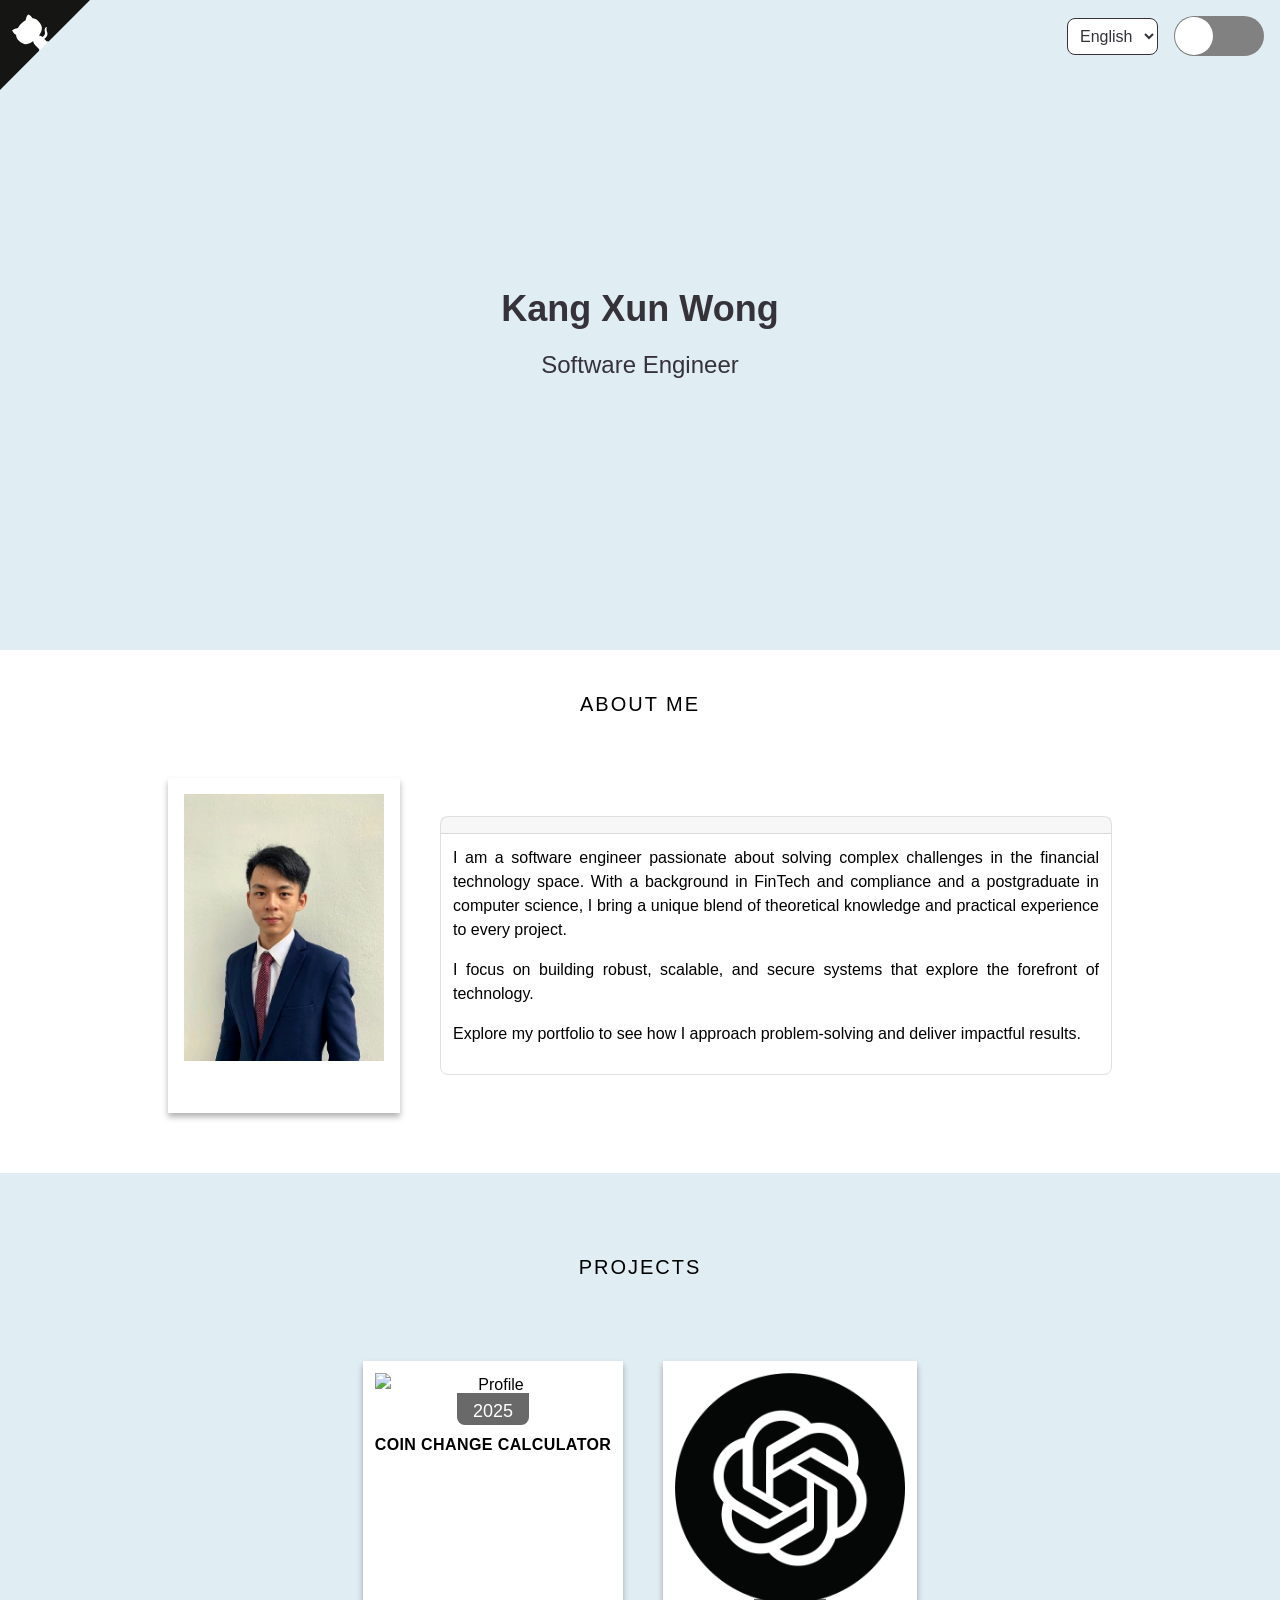
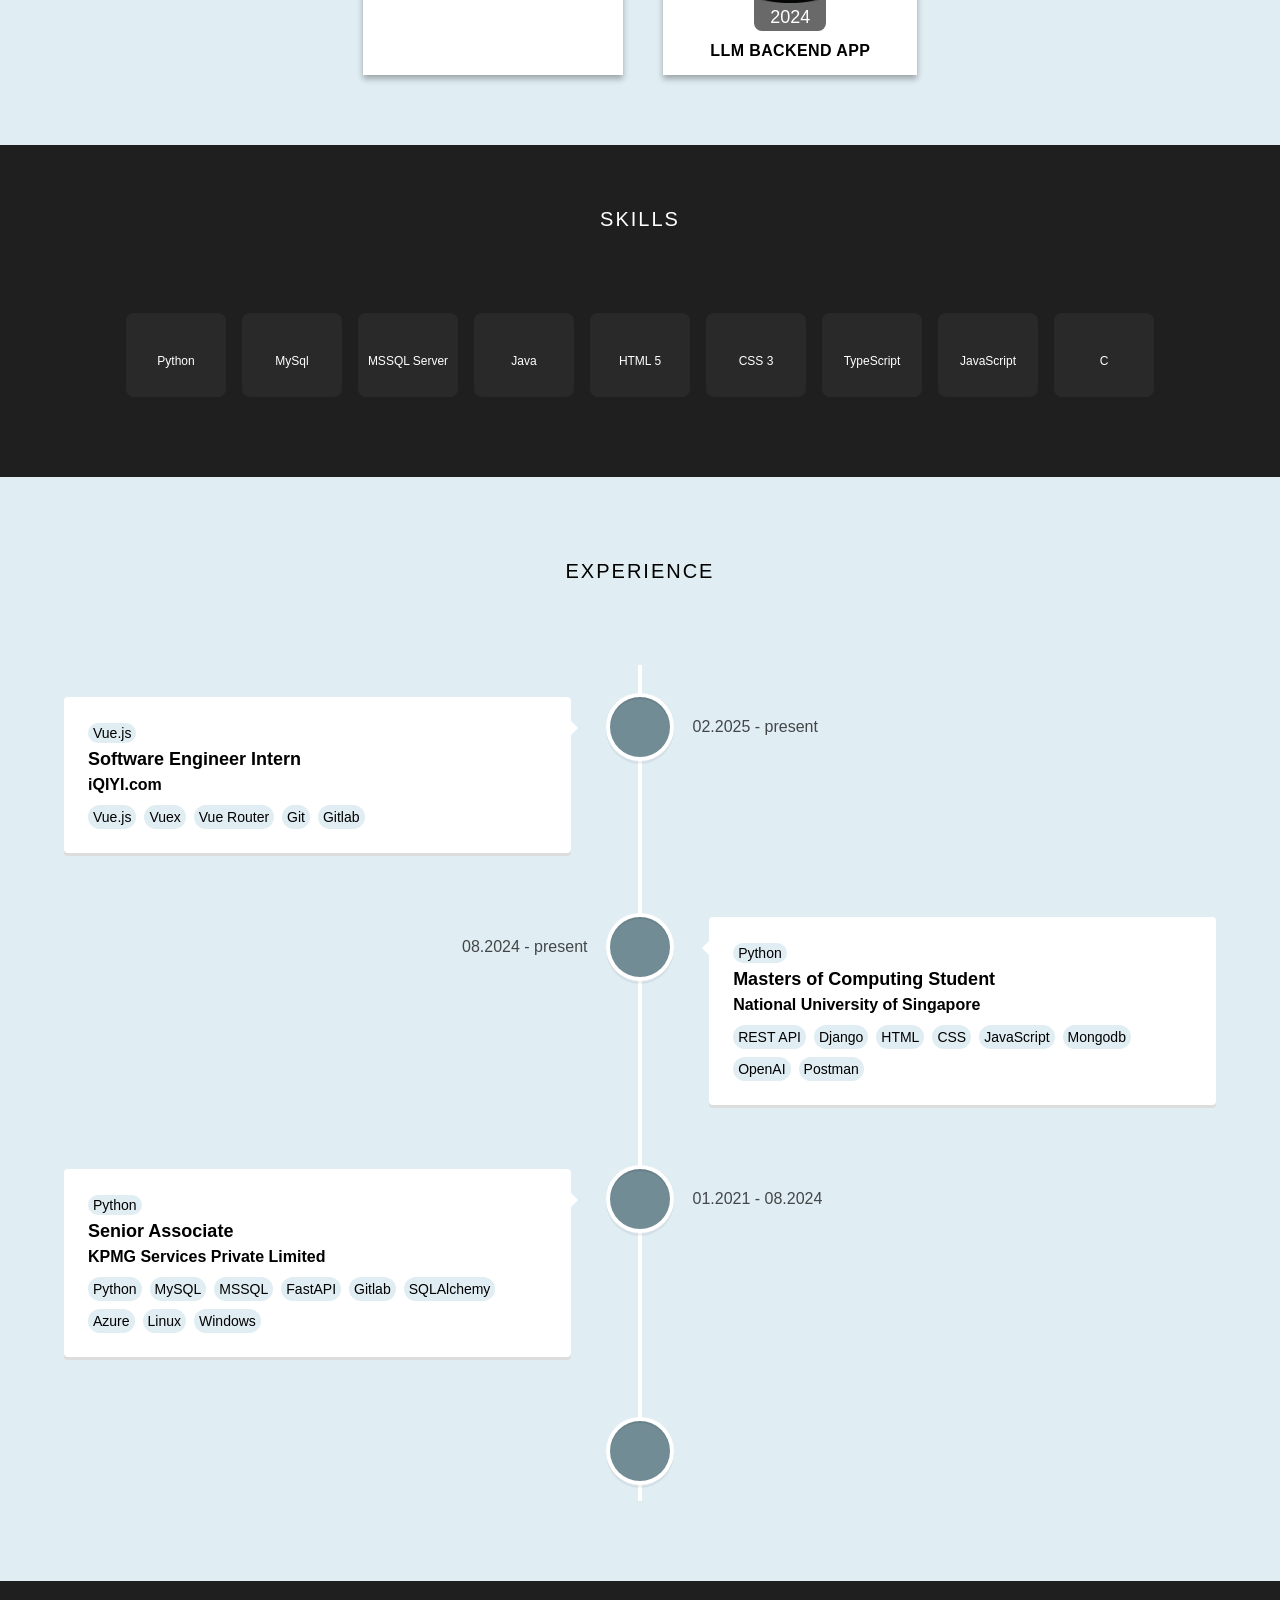
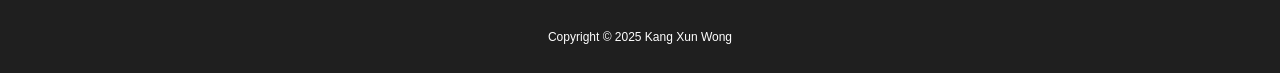
==== commit 52fce4ef: "Updates" ====
--- a/index.html
+++ b/index.html
@@ -1 +1 @@
-<!doctype html><html lang="en"><head><meta charset="UTF-8"/><link rel="icon" type="image/svg+xml" href="/vite.svg"/><meta name="viewport" content="width=device-width,initial-scale=1"/><title>Kang Xun Wong</title><script defer="defer" src="/static/js/main.04934ca2.js"></script><link href="/static/css/main.3d9d5325.css" rel="stylesheet"></head><body class="text-body"><div id="root"></div><script type="module" src="/src/index.tsx"></script></body></html>+<!doctype html><html lang="en"><head><meta charset="UTF-8"/><link rel="icon" type="image/svg+xml" href="/vite.svg"/><meta name="viewport" content="width=device-width,initial-scale=1"/><title>Kang Xun Wong</title><script defer="defer" src="/static/js/main.673f8cb4.js"></script><link href="/static/css/main.3d9d5325.css" rel="stylesheet"></head><body class="text-body"><div id="root"></div><script type="module" src="/src/index.tsx"></script></body></html>
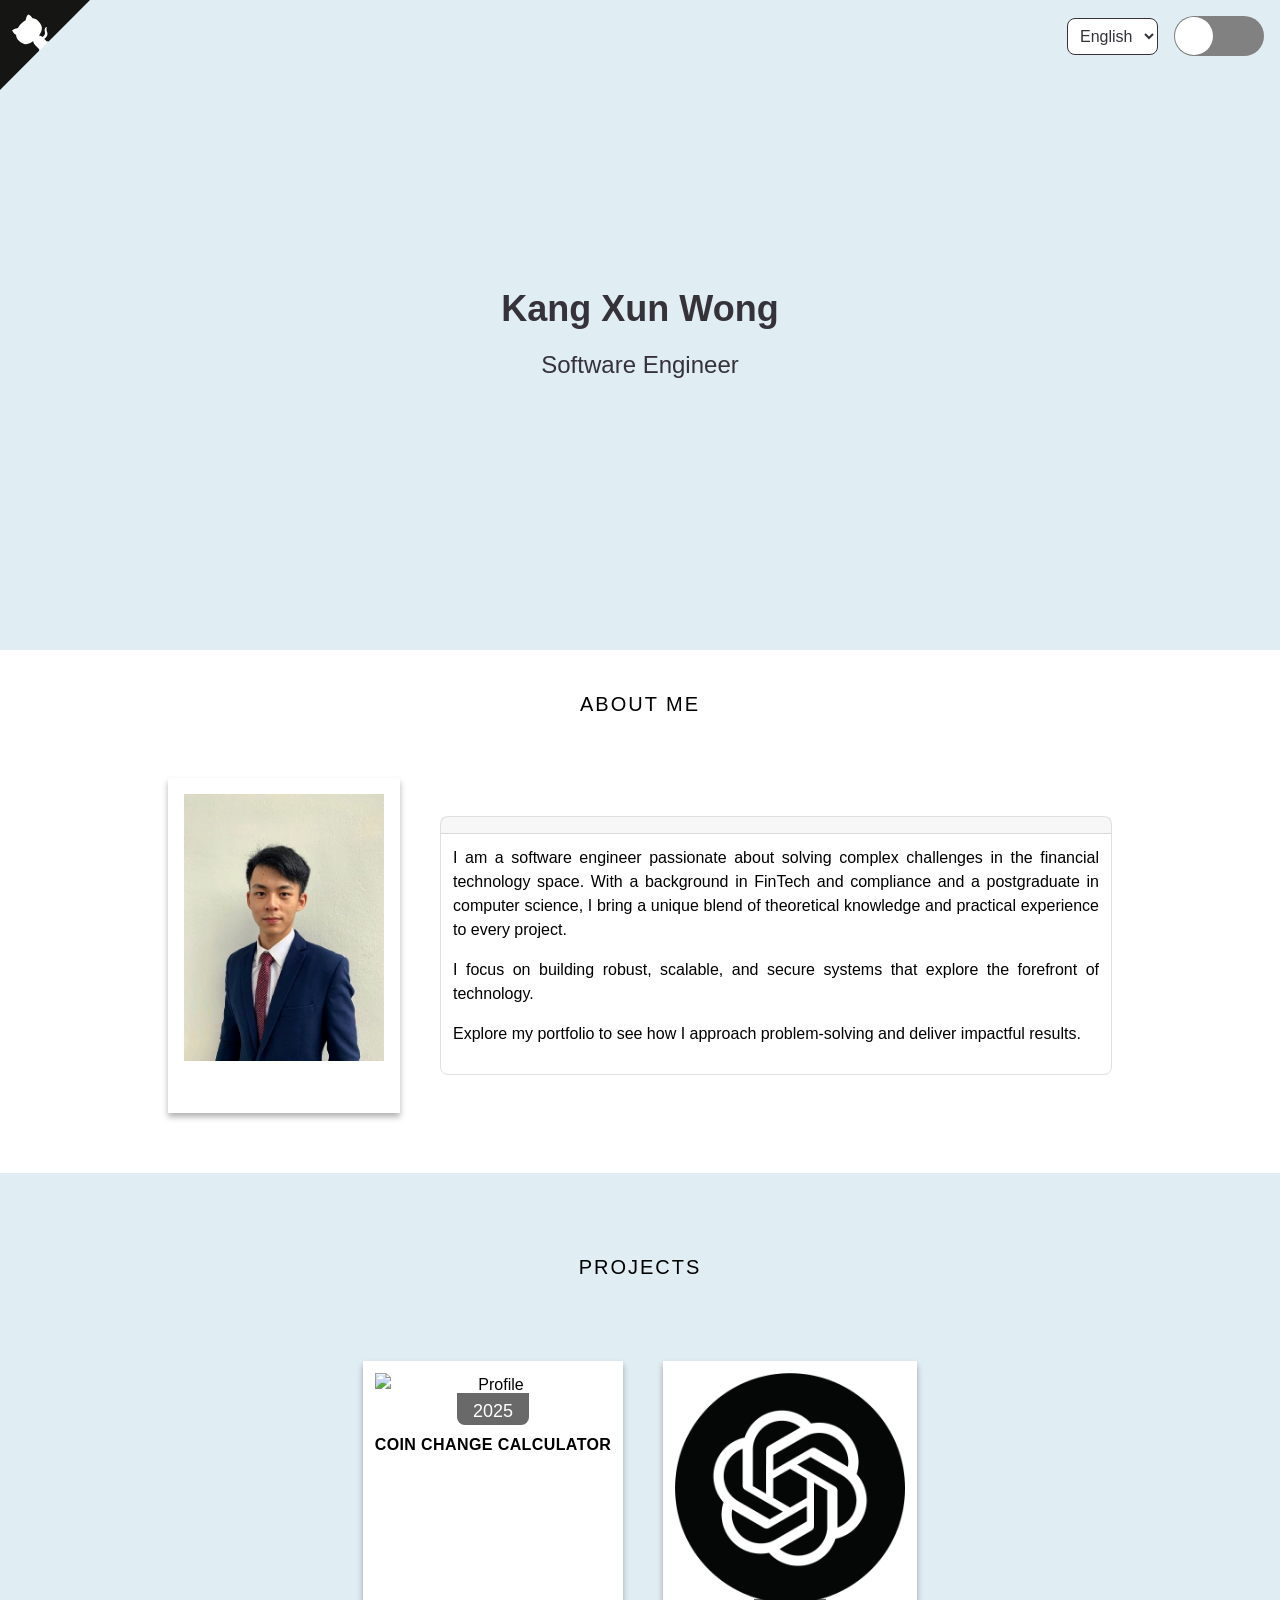
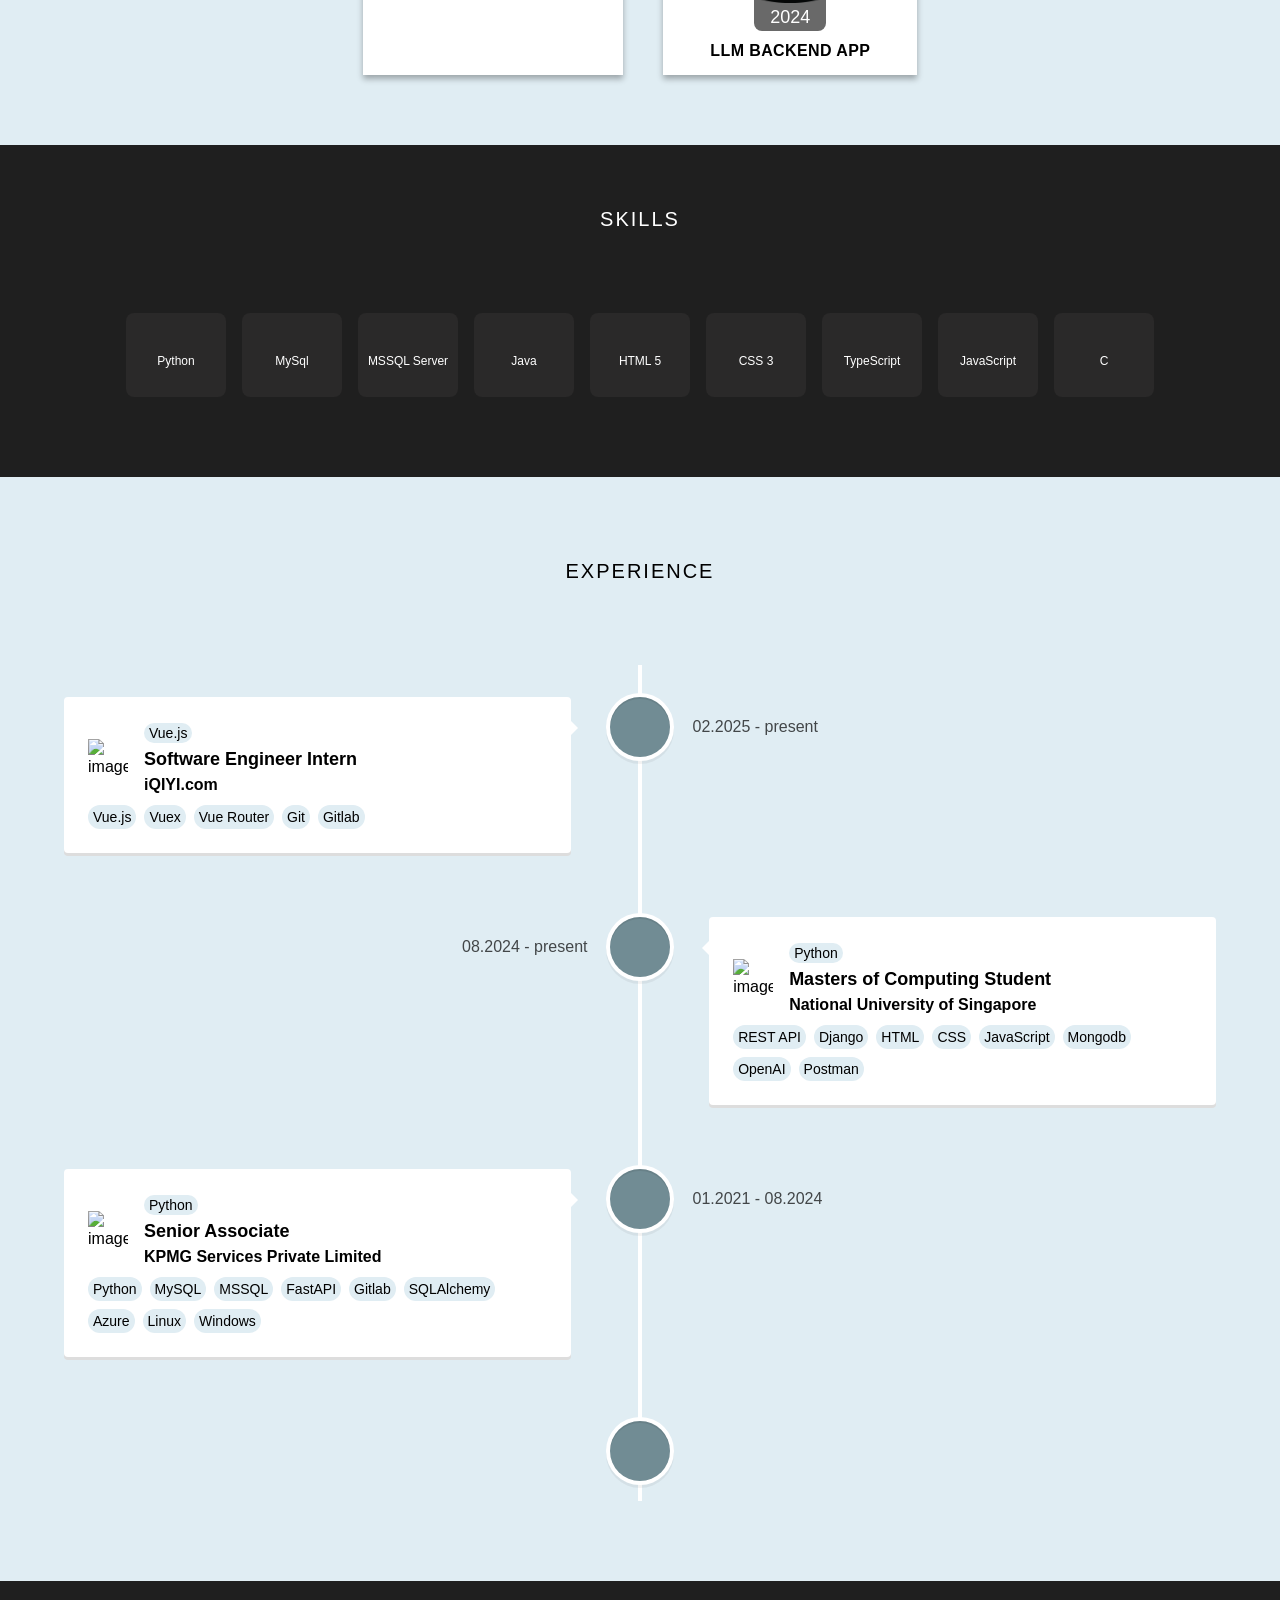
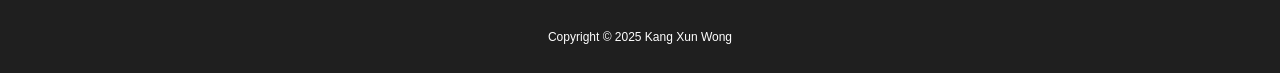
==== commit 239e8500: "Updates" ====
--- a/index.html
+++ b/index.html
@@ -1 +1 @@
-<!doctype html><html lang="en"><head><meta charset="UTF-8"/><link rel="icon" type="image/svg+xml" href="/vite.svg"/><meta name="viewport" content="width=device-width,initial-scale=1"/><title>Kang Xun Wong</title><script defer="defer" src="/static/js/main.673f8cb4.js"></script><link href="/static/css/main.3d9d5325.css" rel="stylesheet"></head><body class="text-body"><div id="root"></div><script type="module" src="/src/index.tsx"></script></body></html>+<!doctype html><html lang="en"><head><meta charset="UTF-8"/><link rel="icon" type="image/svg+xml" href="/vite.svg"/><meta name="viewport" content="width=device-width,initial-scale=1"/><title>Kang Xun Wong</title><script defer="defer" src="/static/js/main.90b53e9a.js"></script><link href="/static/css/main.5e52570b.css" rel="stylesheet"></head><body class="text-body"><div id="root"></div><script type="module" src="/src/index.tsx"></script></body></html>
--- a/static/css/main.5e52570b.css
+++ b/static/css/main.5e52570b.css
@@ -0,0 +1,4 @@
+*,::backdrop,:after,:before{--tw-border-spacing-x:0;--tw-border-spacing-y:0;--tw-translate-x:0;--tw-translate-y:0;--tw-rotate:0;--tw-skew-x:0;--tw-skew-y:0;--tw-scale-x:1;--tw-scale-y:1;--tw-pan-x: ;--tw-pan-y: ;--tw-pinch-zoom: ;--tw-scroll-snap-strictness:proximity;--tw-gradient-from-position: ;--tw-gradient-via-position: ;--tw-gradient-to-position: ;--tw-ordinal: ;--tw-slashed-zero: ;--tw-numeric-figure: ;--tw-numeric-spacing: ;--tw-numeric-fraction: ;--tw-ring-inset: ;--tw-ring-offset-width:0px;--tw-ring-offset-color:#fff;--tw-ring-color:#3b82f680;--tw-ring-offset-shadow:0 0 #0000;--tw-ring-shadow:0 0 #0000;--tw-shadow:0 0 #0000;--tw-shadow-colored:0 0 #0000;--tw-blur: ;--tw-brightness: ;--tw-contrast: ;--tw-grayscale: ;--tw-hue-rotate: ;--tw-invert: ;--tw-saturate: ;--tw-sepia: ;--tw-drop-shadow: ;--tw-backdrop-blur: ;--tw-backdrop-brightness: ;--tw-backdrop-contrast: ;--tw-backdrop-grayscale: ;--tw-backdrop-hue-rotate: ;--tw-backdrop-invert: ;--tw-backdrop-opacity: ;--tw-backdrop-saturate: ;--tw-backdrop-sepia: ;--tw-contain-size: ;--tw-contain-layout: ;--tw-contain-paint: ;--tw-contain-style: }/*
+! tailwindcss v3.4.14 | MIT License | https://tailwindcss.com
+*/*,:after,:before{border:0 solid;box-sizing:border-box}:after,:before{--tw-content:""}:host,html{-webkit-text-size-adjust:100%;font-feature-settings:normal;-webkit-tap-highlight-color:transparent;font-family:Raleway,sans-serif;font-variation-settings:normal;line-height:1.5;tab-size:4}body{line-height:inherit}hr{border-top-width:1px;color:inherit;height:0}abbr:where([title]){-webkit-text-decoration:underline dotted;text-decoration:underline dotted}h1,h2,h3,h4,h5,h6{font-size:inherit;font-weight:inherit}a{color:inherit;text-decoration:inherit}b,strong{font-weight:bolder}code,kbd,pre,samp{font-feature-settings:normal;font-family:ui-monospace,SFMono-Regular,Menlo,Monaco,Consolas,Liberation Mono,Courier New,monospace;font-size:1em;font-variation-settings:normal}small{font-size:80%}sub,sup{font-size:75%;line-height:0;position:relative;vertical-align:initial}sub{bottom:-.25em}sup{top:-.5em}table{border-collapse:collapse;border-color:inherit;text-indent:0}button,input,optgroup,select,textarea{font-feature-settings:inherit;color:inherit;font-family:inherit;font-size:100%;font-variation-settings:inherit;font-weight:inherit;letter-spacing:inherit;line-height:inherit;margin:0;padding:0}button,select{text-transform:none}button,input:where([type=button]),input:where([type=reset]),input:where([type=submit]){-webkit-appearance:button;background-color:initial;background-image:none}:-moz-focusring{outline:auto}:-moz-ui-invalid{box-shadow:none}progress{vertical-align:initial}::-webkit-inner-spin-button,::-webkit-outer-spin-button{height:auto}[type=search]{-webkit-appearance:textfield;outline-offset:-2px}::-webkit-search-decoration{-webkit-appearance:none}::-webkit-file-upload-button{-webkit-appearance:button;font:inherit}summary{display:list-item}blockquote,dd,dl,figure,h1,h2,h3,h4,h5,h6,hr,p,pre{margin:0}fieldset{margin:0}fieldset,legend{padding:0}menu,ol,ul{list-style:none;margin:0;padding:0}dialog{padding:0}textarea{resize:vertical}input::placeholder,textarea::placeholder{color:#9ca3af;opacity:1}[role=button],button{cursor:pointer}:disabled{cursor:default}audio,canvas,embed,iframe,img,object,svg,video{display:block;vertical-align:middle}img,video{height:auto;max-width:100%}[hidden]:where(:not([hidden=until-found])){display:none}.fixed{position:fixed}.absolute{position:absolute}.relative{position:relative}.inset-0{inset:0}.left-0{left:0}.right-4{right:1rem}.top-0{top:0}.top-4{top:1rem}.z-10{z-index:10}.z-50{z-index:50}.mx-auto{margin-left:auto;margin-right:auto}.mb-10{margin-bottom:2.5rem}.mb-4{margin-bottom:1rem}.mb-5{margin-bottom:1.25rem}.mb-\[30px\]{margin-bottom:30px}.ml-5{margin-left:1.25rem}.mr-4{margin-right:1rem}.mt-1{margin-top:.25rem}.mt-10{margin-top:2.5rem}.mt-2{margin-top:.5rem}.mt-3{margin-top:.75rem}.mt-5{margin-top:1.25rem}.inline-block{display:inline-block}.flex{display:flex}.h-10{height:2.5rem}.h-12{height:3rem}.h-\[650px\]{height:650px}.h-\[84px\]{height:84px}.h-auto{height:auto}.h-full{height:100%}.max-h-\[230px\]{max-height:230px}.min-h-full{min-height:100%}.w-10{width:2.5rem}.w-12{width:3rem}.w-\[100\%\]{width:100%}.w-\[100px\]{width:100px}.w-\[200px\]{width:200px}.w-full{width:100%}.max-w-2xl{max-width:42rem}.max-w-xs{max-width:20rem}.flex-shrink-0{flex-shrink:0}.translate-y-0{--tw-translate-y:0px}.translate-y-0,.translate-y-4{transform:translate(var(--tw-translate-x),var(--tw-translate-y)) rotate(var(--tw-rotate)) skewX(var(--tw-skew-x)) skewY(var(--tw-skew-y)) scaleX(var(--tw-scale-x)) scaleY(var(--tw-scale-y))}.translate-y-4{--tw-translate-y:1rem}.scale-x-\[-1\]{--tw-scale-x:-1}.scale-x-\[-1\],.scale-y-\[1\]{transform:translate(var(--tw-translate-x),var(--tw-translate-y)) rotate(var(--tw-rotate)) skewX(var(--tw-skew-x)) skewY(var(--tw-skew-y)) scaleX(var(--tw-scale-x)) scaleY(var(--tw-scale-y))}.scale-y-\[1\]{--tw-scale-y:1}.transform{transform:translate(var(--tw-translate-x),var(--tw-translate-y)) rotate(var(--tw-rotate)) skewX(var(--tw-skew-x)) skewY(var(--tw-skew-y)) scaleX(var(--tw-scale-x)) scaleY(var(--tw-scale-y))}.cursor-pointer{cursor:pointer}.flex-col{flex-direction:column}.flex-wrap{flex-wrap:wrap}.items-end{align-items:flex-end}.items-center{align-items:center}.justify-end{justify-content:flex-end}.justify-center{justify-content:center}.gap-10{gap:2.5rem}.gap-2{gap:.5rem}.gap-3{gap:.75rem}.gap-4{gap:1rem}.gap-5{gap:1.25rem}.gap-x-2{column-gap:.5rem}.overflow-hidden{overflow:hidden}.overflow-y-auto{overflow-y:auto}.rounded-\[8px\]{border-radius:8px}.rounded-full{border-radius:9999px}.rounded-lg{border-radius:.5rem}.rounded-sm{border-radius:.125rem}.rounded-xl{border-radius:.75rem}.rounded-b-lg{border-bottom-left-radius:.5rem;border-bottom-right-radius:.5rem}.border{border-width:1px}.border-b{border-bottom-width:1px}.border-\[rgba\(0\2c 0\2c 0\2c \.125\)\]{border-color:rgba(0,0,0,.125)}.bg-\[\#1f1f1f\]{--tw-bg-opacity:1;background-color:rgb(31 31 31/var(--tw-bg-opacity))}.bg-\[\#2A2929\]{--tw-bg-opacity:1;background-color:rgb(42 41 41/var(--tw-bg-opacity))}.bg-\[\#696969\]{--tw-bg-opacity:1;background-color:rgb(105 105 105/var(--tw-bg-opacity))}.bg-\[\#718c94\]{--tw-bg-opacity:1;background-color:rgb(113 140 148/var(--tw-bg-opacity))}.bg-\[\#e0edf3\]{--tw-bg-opacity:1;background-color:rgb(224 237 243/var(--tw-bg-opacity))}.bg-\[rgba\(0\2c 0\2c 0\2c 0\.03\)\]{background-color:#00000008}.bg-black{--tw-bg-opacity:1;background-color:rgb(0 0 0/var(--tw-bg-opacity))}.bg-white{--tw-bg-opacity:1;background-color:rgb(255 255 255/var(--tw-bg-opacity))}.bg-opacity-75{--tw-bg-opacity:0.75}.fill-\[\#151513\]{fill:#151513}.object-contain{object-fit:contain}.p-10{padding:2.5rem}.p-2{padding:.5rem}.p-3{padding:.75rem}.p-4{padding:1rem}.p-\[5x\]{padding:5x}.px-10{padding-left:2.5rem;padding-right:2.5rem}.px-3{padding-left:.75rem;padding-right:.75rem}.px-4{padding-left:1rem;padding-right:1rem}.px-\[5px\]{padding-left:5px;padding-right:5px}.py-10{padding-bottom:2.5rem;padding-top:2.5rem}.py-2{padding-bottom:.5rem;padding-top:.5rem}.py-5{padding-bottom:1.25rem;padding-top:1.25rem}.py-\[2px\]{padding-bottom:2px;padding-top:2px}.pb-1{padding-bottom:.25rem}.pb-10{padding-bottom:2.5rem}.pb-20{padding-bottom:5rem}.pt-10{padding-top:2.5rem}.pt-2{padding-top:.5rem}.text-left{text-align:left}.text-center{text-align:center}.text-justify{text-align:justify}.text-end{text-align:end}.text-2xl{font-size:1.5rem;line-height:2rem}.text-4xl{font-size:2.25rem;line-height:2.5rem}.text-\[25px\]{font-size:25px}.text-lg{font-size:1.125rem;line-height:1.75rem}.text-sm{font-size:.875rem;line-height:1.25rem}.text-xl{font-size:1.25rem;line-height:1.75rem}.text-xs{font-size:.75rem;line-height:1rem}.font-bold{font-weight:700}.font-medium{font-weight:500}.uppercase{text-transform:uppercase}.tracking-wide{letter-spacing:.025em}.tracking-widest{letter-spacing:.1em}.text-black{--tw-text-opacity:1;color:rgb(0 0 0/var(--tw-text-opacity))}.text-gray-dark{--tw-text-opacity:1;color:rgb(53 50 57/var(--tw-text-opacity))}.text-white{--tw-text-opacity:1;color:rgb(255 255 255/var(--tw-text-opacity))}.underline{text-decoration-line:underline}.opacity-0{opacity:0}.opacity-100{opacity:1}.shadow-card{--tw-shadow:0 4px 6px #0000004d;--tw-shadow-colored:0 4px 6px var(--tw-shadow-color)}.shadow-card,.shadow-xl{box-shadow:0 0 #0000,0 0 #0000,var(--tw-shadow);box-shadow:var(--tw-ring-offset-shadow,0 0 #0000),var(--tw-ring-shadow,0 0 #0000),var(--tw-shadow)}.shadow-xl{--tw-shadow:0 20px 25px -5px #0000001a,0 8px 10px -6px #0000001a;--tw-shadow-colored:0 20px 25px -5px var(--tw-shadow-color),0 8px 10px -6px var(--tw-shadow-color)}.filter{filter:var(--tw-blur) var(--tw-brightness) var(--tw-contrast) var(--tw-grayscale) var(--tw-hue-rotate) var(--tw-invert) var(--tw-saturate) var(--tw-sepia) var(--tw-drop-shadow)}.transition{transition-duration:.15s;transition-property:color,background-color,border-color,text-decoration-color,fill,stroke,opacity,box-shadow,transform,filter,-webkit-backdrop-filter;transition-property:color,background-color,border-color,text-decoration-color,fill,stroke,opacity,box-shadow,transform,filter,backdrop-filter;transition-property:color,background-color,border-color,text-decoration-color,fill,stroke,opacity,box-shadow,transform,filter,backdrop-filter,-webkit-backdrop-filter;transition-timing-function:cubic-bezier(.4,0,.2,1)}.transition-all{transition-duration:.15s;transition-property:all;transition-timing-function:cubic-bezier(.4,0,.2,1)}.transition-opacity{transition-duration:.15s;transition-property:opacity;transition-timing-function:cubic-bezier(.4,0,.2,1)}.duration-200{transition-duration:.2s}.duration-300{transition-duration:.3s}.duration-\[0\.2\]{transition-duration:.2}.ease-in{transition-timing-function:cubic-bezier(.4,0,1,1)}.ease-linear{transition-timing-function:linear}.ease-out{transition-timing-function:cubic-bezier(0,0,.2,1)}body{-webkit-font-smoothing:antialiased;-moz-osx-font-smoothing:grayscale;font-family:-apple-system,BlinkMacSystemFont,Segoe UI,Roboto,Oxygen,Ubuntu,Cantarell,Fira Sans,Droid Sans,Helvetica Neue,sans-serif;margin:0}code{font-family:source-code-pro,Menlo,Monaco,Consolas,Courier New,monospace}.App{text-align:center}.App-logo{height:40vmin;pointer-events:none}@media (prefers-reduced-motion:no-preference){.App-logo{animation:App-logo-spin 20s linear infinite}}.App-header{align-items:center;background-color:#282c34;color:#fff;display:flex;flex-direction:column;font-size:calc(10px + 2vmin);justify-content:center;min-height:100vh}.App-link{color:#61dafb}@keyframes App-logo-spin{0%{transform:rotate(0deg)}to{transform:rotate(1turn)}}.hover\:scale-\[1\.01\]:hover{--tw-scale-x:1.01;--tw-scale-y:1.01;transform:translate(var(--tw-translate-x),var(--tw-translate-y)) rotate(var(--tw-rotate)) skewX(var(--tw-skew-x)) skewY(var(--tw-skew-y)) scaleX(var(--tw-scale-x)) scaleY(var(--tw-scale-y))}.hover\:shadow-card-hover:hover{--tw-shadow:0 10px 20px #000000b3;--tw-shadow-colored:0 10px 20px var(--tw-shadow-color);box-shadow:0 0 #0000,0 0 #0000,var(--tw-shadow);box-shadow:var(--tw-ring-offset-shadow,0 0 #0000),var(--tw-ring-shadow,0 0 #0000),var(--tw-shadow)}.focus\:outline-none:focus{outline:2px solid #0000;outline-offset:2px}.focus\:ring-2:focus{--tw-ring-offset-shadow:var(--tw-ring-inset) 0 0 0 var(--tw-ring-offset-width) var(--tw-ring-offset-color);--tw-ring-shadow:var(--tw-ring-inset) 0 0 0 calc(2px + var(--tw-ring-offset-width)) var(--tw-ring-color);box-shadow:var(--tw-ring-offset-shadow),var(--tw-ring-shadow),0 0 #0000;box-shadow:var(--tw-ring-offset-shadow),var(--tw-ring-shadow),var(--tw-shadow,0 0 #0000)}@keyframes wave{0%{transform:rotate(0deg)}20%{transform:rotate(-25deg)}40%{transform:rotate(10deg)}60%{transform:rotate(-25deg)}80%{transform:rotate(10deg)}to{transform:rotate(0deg)}}.group:hover .group-hover\:animate-octo-arm{animation:wave .5s ease-in-out infinite}.dark\:bg-\[\#494949\]:is(.dark *){--tw-bg-opacity:1;background-color:rgb(73 73 73/var(--tw-bg-opacity))}.dark\:bg-\[\#6d6d6d\]:is(.dark *){--tw-bg-opacity:1;background-color:rgb(109 109 109/var(--tw-bg-opacity))}.dark\:bg-\[\#7f7f7f\]:is(.dark *){--tw-bg-opacity:1;background-color:rgb(127 127 127/var(--tw-bg-opacity))}.dark\:bg-\[\#919191\]:is(.dark *){--tw-bg-opacity:1;background-color:rgb(145 145 145/var(--tw-bg-opacity))}.dark\:text-white:is(.dark *){--tw-text-opacity:1;color:rgb(255 255 255/var(--tw-text-opacity))}.dark\:filter:is(.dark *){filter:var(--tw-blur) var(--tw-brightness) var(--tw-contrast) var(--tw-grayscale) var(--tw-hue-rotate) var(--tw-invert) var(--tw-saturate) var(--tw-sepia) var(--tw-drop-shadow)}@media (min-width:640px){.sm\:mx-0{margin-left:0;margin-right:0}.sm\:my-8{margin-bottom:2rem;margin-top:2rem}.sm\:ml-4{margin-left:1rem}.sm\:mt-0{margin-top:0}.sm\:flex{display:flex}.sm\:h-10{height:2.5rem}.sm\:w-10{width:2.5rem}.sm\:translate-y-0{--tw-translate-y:0px}.sm\:scale-100,.sm\:translate-y-0{transform:translate(var(--tw-translate-x),var(--tw-translate-y)) rotate(var(--tw-rotate)) skewX(var(--tw-skew-x)) skewY(var(--tw-skew-y)) scaleX(var(--tw-scale-x)) scaleY(var(--tw-scale-y))}.sm\:scale-100{--tw-scale-x:1;--tw-scale-y:1}.sm\:scale-95{--tw-scale-x:.95;--tw-scale-y:.95;transform:translate(var(--tw-translate-x),var(--tw-translate-y)) rotate(var(--tw-rotate)) skewX(var(--tw-skew-x)) skewY(var(--tw-skew-y)) scaleX(var(--tw-scale-x)) scaleY(var(--tw-scale-y))}.sm\:items-start{align-items:flex-start}.sm\:items-center{align-items:center}.sm\:p-0{padding:0}.sm\:text-left{text-align:left}@keyframes wave{0%{transform:rotate(0deg)}20%{transform:rotate(-25deg)}40%{transform:rotate(10deg)}60%{transform:rotate(-25deg)}80%{transform:rotate(10deg)}to{transform:rotate(0deg)}}.group:hover .sm\:group-hover\:animate-octo-arm-mobile{animation:wave .56s ease-in-out infinite}}@media (min-width:768px){.md\:w-\[800px\]{width:800px}.md\:flex-row{flex-direction:row}.md\:px-0{padding-left:0;padding-right:0}.md\:py-10{padding-bottom:2.5rem;padding-top:2.5rem}.md\:pb-0{padding-bottom:0}}@font-face{font-display:swap;font-family:Raleway;font-style:normal;font-weight:400;src:url(/static/media/raleway-cyrillic-ext-400-normal.4482e08504d544757971.woff2) format("woff2"),url(/static/media/raleway-cyrillic-ext-400-normal.5a5510fbec564ecd00ed.woff) format("woff");unicode-range:u+0460-052f,u+1c80-1c88,u+20b4,u+2de0-2dff,u+a640-a69f,u+fe2e-fe2f}@font-face{font-display:swap;font-family:Raleway;font-style:normal;font-weight:400;src:url(/static/media/raleway-cyrillic-400-normal.699b459f21e39ca4b8df.woff2) format("woff2"),url(/static/media/raleway-cyrillic-400-normal.085b633264f5a36c2e35.woff) format("woff");unicode-range:u+0301,u+0400-045f,u+0490-0491,u+04b0-04b1,u+2116}@font-face{font-display:swap;font-family:Raleway;font-style:normal;font-weight:400;src:url(/static/media/raleway-vietnamese-400-normal.5212361bfd059a27e2da.woff2) format("woff2"),url(/static/media/raleway-vietnamese-400-normal.b1a419d3ead111471ac7.woff) format("woff");unicode-range:u+0102-0103,u+0110-0111,u+0128-0129,u+0168-0169,u+01a0-01a1,u+01af-01b0,u+0300-0301,u+0303-0304,u+0308-0309,u+0323,u+0329,u+1ea0-1ef9,u+20ab}@font-face{font-display:swap;font-family:Raleway;font-style:normal;font-weight:400;src:url(/static/media/raleway-latin-ext-400-normal.150303dc14f4d1e0c2c9.woff2) format("woff2"),url(/static/media/raleway-latin-ext-400-normal.56b5b154afe24082cb30.woff) format("woff");unicode-range:u+0100-02af,u+0304,u+0308,u+0329,u+1e00-1e9f,u+1ef2-1eff,u+2020,u+20a0-20ab,u+20ad-20c0,u+2113,u+2c60-2c7f,u+a720-a7ff}@font-face{font-display:swap;font-family:Raleway;font-style:normal;font-weight:400;src:url(/static/media/raleway-latin-400-normal.bc8445f492c7fbf7a0bb.woff2) format("woff2"),url(/static/media/raleway-latin-400-normal.7274e8a7766c320ff67b.woff) format("woff");unicode-range:u+00??,u+0131,u+0152-0153,u+02bb-02bc,u+02c6,u+02da,u+02dc,u+0304,u+0308,u+0329,u+2000-206f,u+2074,u+20ac,u+2122,u+2191,u+2193,u+2212,u+2215,u+feff,u+fffd}@font-face{font-display:swap;font-family:Raleway;font-style:italic;font-weight:400;src:url(/static/media/raleway-cyrillic-ext-400-italic.c79ad6ed13e0bc34a394.woff2) format("woff2"),url(/static/media/raleway-cyrillic-ext-400-italic.194e032133068838bf8f.woff) format("woff");unicode-range:u+0460-052f,u+1c80-1c88,u+20b4,u+2de0-2dff,u+a640-a69f,u+fe2e-fe2f}@font-face{font-display:swap;font-family:Raleway;font-style:italic;font-weight:400;src:url(/static/media/raleway-cyrillic-400-italic.3abcc5aa13645dc5ea9c.woff2) format("woff2"),url(/static/media/raleway-cyrillic-400-italic.61a874fc62f61e2e91cf.woff) format("woff");unicode-range:u+0301,u+0400-045f,u+0490-0491,u+04b0-04b1,u+2116}@font-face{font-display:swap;font-family:Raleway;font-style:italic;font-weight:400;src:url(/static/media/raleway-vietnamese-400-italic.4f1a18a9a006e5157e6d.woff2) format("woff2"),url(/static/media/raleway-vietnamese-400-italic.437192e8ccc4467c89dc.woff) format("woff");unicode-range:u+0102-0103,u+0110-0111,u+0128-0129,u+0168-0169,u+01a0-01a1,u+01af-01b0,u+0300-0301,u+0303-0304,u+0308-0309,u+0323,u+0329,u+1ea0-1ef9,u+20ab}@font-face{font-display:swap;font-family:Raleway;font-style:italic;font-weight:400;src:url(/static/media/raleway-latin-ext-400-italic.d44da4d29393a0a7f3ea.woff2) format("woff2"),url(/static/media/raleway-latin-ext-400-italic.f18141314f722a5f82d3.woff) format("woff");unicode-range:u+0100-02af,u+0304,u+0308,u+0329,u+1e00-1e9f,u+1ef2-1eff,u+2020,u+20a0-20ab,u+20ad-20c0,u+2113,u+2c60-2c7f,u+a720-a7ff}@font-face{font-display:swap;font-family:Raleway;font-style:italic;font-weight:400;src:url(/static/media/raleway-latin-400-italic.761b5749c5d29fd04efd.woff2) format("woff2"),url(/static/media/raleway-latin-400-italic.564a97a8b018ef1d70fe.woff) format("woff");unicode-range:u+00??,u+0131,u+0152-0153,u+02bb-02bc,u+02c6,u+02da,u+02dc,u+0304,u+0308,u+0329,u+2000-206f,u+2074,u+20ac,u+2122,u+2191,u+2193,u+2212,u+2215,u+feff,u+fffd}@font-face{font-display:swap;font-family:Raleway;font-style:normal;font-weight:500;src:url(/static/media/raleway-cyrillic-ext-500-normal.687920ffcea287c96841.woff2) format("woff2"),url(/static/media/raleway-cyrillic-ext-500-normal.03100f3d065c9e32b9d0.woff) format("woff");unicode-range:u+0460-052f,u+1c80-1c88,u+20b4,u+2de0-2dff,u+a640-a69f,u+fe2e-fe2f}@font-face{font-display:swap;font-family:Raleway;font-style:normal;font-weight:500;src:url(/static/media/raleway-cyrillic-500-normal.5531e9cfd4be42d9ff78.woff2) format("woff2"),url(/static/media/raleway-cyrillic-500-normal.34b35facc622a285103f.woff) format("woff");unicode-range:u+0301,u+0400-045f,u+0490-0491,u+04b0-04b1,u+2116}@font-face{font-display:swap;font-family:Raleway;font-style:normal;font-weight:500;src:url(/static/media/raleway-vietnamese-500-normal.3cb0d3fea82a400a9908.woff2) format("woff2"),url(/static/media/raleway-vietnamese-500-normal.bdb63031ac943e8b9a23.woff) format("woff");unicode-range:u+0102-0103,u+0110-0111,u+0128-0129,u+0168-0169,u+01a0-01a1,u+01af-01b0,u+0300-0301,u+0303-0304,u+0308-0309,u+0323,u+0329,u+1ea0-1ef9,u+20ab}@font-face{font-display:swap;font-family:Raleway;font-style:normal;font-weight:500;src:url(/static/media/raleway-latin-ext-500-normal.7cf0cb6bfdf6788fb701.woff2) format("woff2"),url(/static/media/raleway-latin-ext-500-normal.5702af48ae9aa403d741.woff) format("woff");unicode-range:u+0100-02af,u+0304,u+0308,u+0329,u+1e00-1e9f,u+1ef2-1eff,u+2020,u+20a0-20ab,u+20ad-20c0,u+2113,u+2c60-2c7f,u+a720-a7ff}@font-face{font-display:swap;font-family:Raleway;font-style:normal;font-weight:500;src:url(/static/media/raleway-latin-500-normal.44aa09fd1bc11c60e8ac.woff2) format("woff2"),url(/static/media/raleway-latin-500-normal.66d13d8173d687e09ed0.woff) format("woff");unicode-range:u+00??,u+0131,u+0152-0153,u+02bb-02bc,u+02c6,u+02da,u+02dc,u+0304,u+0308,u+0329,u+2000-206f,u+2074,u+20ac,u+2122,u+2191,u+2193,u+2212,u+2215,u+feff,u+fffd}@font-face{font-display:swap;font-family:Raleway;font-style:italic;font-weight:500;src:url(/static/media/raleway-cyrillic-ext-500-italic.771ddf9a383db4908696.woff2) format("woff2"),url(/static/media/raleway-cyrillic-ext-500-italic.eab704136db1c01bd6ed.woff) format("woff");unicode-range:u+0460-052f,u+1c80-1c88,u+20b4,u+2de0-2dff,u+a640-a69f,u+fe2e-fe2f}@font-face{font-display:swap;font-family:Raleway;font-style:italic;font-weight:500;src:url(/static/media/raleway-cyrillic-500-italic.c8311066c80a74992522.woff2) format("woff2"),url(/static/media/raleway-cyrillic-500-italic.ad1c8cad380283a904dd.woff) format("woff");unicode-range:u+0301,u+0400-045f,u+0490-0491,u+04b0-04b1,u+2116}@font-face{font-display:swap;font-family:Raleway;font-style:italic;font-weight:500;src:url(/static/media/raleway-vietnamese-500-italic.81053c20aa82098d9746.woff2) format("woff2"),url(/static/media/raleway-vietnamese-500-italic.27f5b109ad41e519c51b.woff) format("woff");unicode-range:u+0102-0103,u+0110-0111,u+0128-0129,u+0168-0169,u+01a0-01a1,u+01af-01b0,u+0300-0301,u+0303-0304,u+0308-0309,u+0323,u+0329,u+1ea0-1ef9,u+20ab}@font-face{font-display:swap;font-family:Raleway;font-style:italic;font-weight:500;src:url(/static/media/raleway-latin-ext-500-italic.95e185a14b55fe847d1b.woff2) format("woff2"),url(/static/media/raleway-latin-ext-500-italic.dddecb656e2f5951b9d4.woff) format("woff");unicode-range:u+0100-02af,u+0304,u+0308,u+0329,u+1e00-1e9f,u+1ef2-1eff,u+2020,u+20a0-20ab,u+20ad-20c0,u+2113,u+2c60-2c7f,u+a720-a7ff}@font-face{font-display:swap;font-family:Raleway;font-style:italic;font-weight:500;src:url(/static/media/raleway-latin-500-italic.3e6faf9542d3c69bbba8.woff2) format("woff2"),url(/static/media/raleway-latin-500-italic.449314340a93646382fe.woff) format("woff");unicode-range:u+00??,u+0131,u+0152-0153,u+02bb-02bc,u+02c6,u+02da,u+02dc,u+0304,u+0308,u+0329,u+2000-206f,u+2074,u+20ac,u+2122,u+2191,u+2193,u+2212,u+2215,u+feff,u+fffd}@font-face{font-display:swap;font-family:Raleway;font-style:normal;font-weight:600;src:url(/static/media/raleway-cyrillic-ext-600-normal.469fbc661b7a3d36f6c4.woff2) format("woff2"),url(/static/media/raleway-cyrillic-ext-600-normal.c4b0f62f86b3b215e559.woff) format("woff");unicode-range:u+0460-052f,u+1c80-1c88,u+20b4,u+2de0-2dff,u+a640-a69f,u+fe2e-fe2f}@font-face{font-display:swap;font-family:Raleway;font-style:normal;font-weight:600;src:url(/static/media/raleway-cyrillic-600-normal.5a1ae720c59409a582d6.woff2) format("woff2"),url(/static/media/raleway-cyrillic-600-normal.9c4d0fd4665ea9e42d7a.woff) format("woff");unicode-range:u+0301,u+0400-045f,u+0490-0491,u+04b0-04b1,u+2116}@font-face{font-display:swap;font-family:Raleway;font-style:normal;font-weight:600;src:url(/static/media/raleway-vietnamese-600-normal.f571fb49212cad10acce.woff2) format("woff2"),url(/static/media/raleway-vietnamese-600-normal.113dc9e243160afcbe13.woff) format("woff");unicode-range:u+0102-0103,u+0110-0111,u+0128-0129,u+0168-0169,u+01a0-01a1,u+01af-01b0,u+0300-0301,u+0303-0304,u+0308-0309,u+0323,u+0329,u+1ea0-1ef9,u+20ab}@font-face{font-display:swap;font-family:Raleway;font-style:normal;font-weight:600;src:url(/static/media/raleway-latin-ext-600-normal.bbf2b13a455328fa9e9e.woff2) format("woff2"),url(/static/media/raleway-latin-ext-600-normal.b8116263a2b20ea5ad3c.woff) format("woff");unicode-range:u+0100-02af,u+0304,u+0308,u+0329,u+1e00-1e9f,u+1ef2-1eff,u+2020,u+20a0-20ab,u+20ad-20c0,u+2113,u+2c60-2c7f,u+a720-a7ff}@font-face{font-display:swap;font-family:Raleway;font-style:normal;font-weight:600;src:url(/static/media/raleway-latin-600-normal.aa10cc336473cfaa3492.woff2) format("woff2"),url(/static/media/raleway-latin-600-normal.dce0ad88312935e43991.woff) format("woff");unicode-range:u+00??,u+0131,u+0152-0153,u+02bb-02bc,u+02c6,u+02da,u+02dc,u+0304,u+0308,u+0329,u+2000-206f,u+2074,u+20ac,u+2122,u+2191,u+2193,u+2212,u+2215,u+feff,u+fffd}@font-face{font-display:swap;font-family:Raleway;font-style:italic;font-weight:600;src:url(/static/media/raleway-cyrillic-ext-600-italic.c40ee12d5fd28969d44b.woff2) format("woff2"),url(/static/media/raleway-cyrillic-ext-600-italic.a638b121d033ad51b6ce.woff) format("woff");unicode-range:u+0460-052f,u+1c80-1c88,u+20b4,u+2de0-2dff,u+a640-a69f,u+fe2e-fe2f}@font-face{font-display:swap;font-family:Raleway;font-style:italic;font-weight:600;src:url(/static/media/raleway-cyrillic-600-italic.0d51adfcb3eac8ab0bd2.woff2) format("woff2"),url(/static/media/raleway-cyrillic-600-italic.7e26cff4c33091d0e4ae.woff) format("woff");unicode-range:u+0301,u+0400-045f,u+0490-0491,u+04b0-04b1,u+2116}@font-face{font-display:swap;font-family:Raleway;font-style:italic;font-weight:600;src:url(/static/media/raleway-vietnamese-600-italic.44094843adc5e3ada9e1.woff2) format("woff2"),url(/static/media/raleway-vietnamese-600-italic.8e03e2343452b36d7019.woff) format("woff");unicode-range:u+0102-0103,u+0110-0111,u+0128-0129,u+0168-0169,u+01a0-01a1,u+01af-01b0,u+0300-0301,u+0303-0304,u+0308-0309,u+0323,u+0329,u+1ea0-1ef9,u+20ab}@font-face{font-display:swap;font-family:Raleway;font-style:italic;font-weight:600;src:url(/static/media/raleway-latin-ext-600-italic.ca503c7091e0caf14a5c.woff2) format("woff2"),url(/static/media/raleway-latin-ext-600-italic.86d1520f2c31ec165b63.woff) format("woff");unicode-range:u+0100-02af,u+0304,u+0308,u+0329,u+1e00-1e9f,u+1ef2-1eff,u+2020,u+20a0-20ab,u+20ad-20c0,u+2113,u+2c60-2c7f,u+a720-a7ff}@font-face{font-display:swap;font-family:Raleway;font-style:italic;font-weight:600;src:url(/static/media/raleway-latin-600-italic.0bdc627cb9dc901bdf83.woff2) format("woff2"),url(/static/media/raleway-latin-600-italic.eee882c15adfa2ddc4c4.woff) format("woff");unicode-range:u+00??,u+0131,u+0152-0153,u+02bb-02bc,u+02c6,u+02da,u+02dc,u+0304,u+0308,u+0329,u+2000-206f,u+2074,u+20ac,u+2122,u+2191,u+2193,u+2212,u+2215,u+feff,u+fffd}.vertical-timeline *{-webkit-box-sizing:border-box;box-sizing:border-box}.vertical-timeline{margin:0 auto;max-width:1170px;padding:2em 0;position:relative;width:95%}.vertical-timeline:after{clear:both;content:"";display:table}.vertical-timeline:before{background:var(--line-color);content:"";height:100%;left:18px;position:absolute;top:0;width:4px}.vertical-timeline.vertical-timeline--one-column-right:before{left:auto;right:18px}@media only screen and (min-width:1170px){.vertical-timeline.vertical-timeline--two-columns{width:90%}.vertical-timeline.vertical-timeline--two-columns:before{left:50%;margin-left:-2px}}.vertical-timeline-element{margin:2em 0;position:relative}.vertical-timeline-element>div{min-height:1px}.vertical-timeline-element:after{clear:both;content:"";display:table}.vertical-timeline-element:first-child{margin-top:0}.vertical-timeline-element:last-child{margin-bottom:0}@media only screen and (min-width:1170px){.vertical-timeline-element{margin:4em 0}.vertical-timeline-element:first-child{margin-top:0}.vertical-timeline-element:last-child{margin-bottom:0}}.vertical-timeline-element-icon{border-radius:50%;-webkit-box-shadow:0 0 0 4px #fff,inset 0 2px 0 #00000014,0 3px 0 4px #0000000d;box-shadow:0 0 0 4px #fff,inset 0 2px 0 #00000014,0 3px 0 4px #0000000d;height:40px;left:0;position:absolute;top:0;width:40px}.vertical-timeline--one-column-right .vertical-timeline-element-icon{left:auto;right:0}.vertical-timeline-element-icon svg{display:block;height:24px;left:50%;margin-left:-12px;margin-top:-12px;position:relative;top:50%;width:24px}@media only screen and (min-width:1170px){.vertical-timeline--two-columns .vertical-timeline-element-icon{height:60px;left:50%;margin-left:-30px;width:60px}}.vertical-timeline-element-icon{-webkit-backface-visibility:hidden;-webkit-transform:translateZ(0)}.vertical-timeline--animate .vertical-timeline-element-icon.is-hidden{visibility:hidden}.vertical-timeline--animate .vertical-timeline-element-icon.bounce-in{-webkit-animation:cd-bounce-1 .6s;animation:cd-bounce-1 .6s;visibility:visible}@-webkit-keyframes cd-bounce-1{0%{opacity:0;-webkit-transform:scale(.5)}60%{opacity:1;-webkit-transform:scale(1.2)}to{-webkit-transform:scale(1)}}@keyframes cd-bounce-1{0%{opacity:0;-webkit-transform:scale(.5);transform:scale(.5)}60%{opacity:1;-webkit-transform:scale(1.2);transform:scale(1.2)}to{-webkit-transform:scale(1);transform:scale(1)}}.vertical-timeline-element-content{background:#fff;border-radius:.25em;-webkit-box-shadow:0 3px 0 #ddd;box-shadow:0 3px 0 #ddd;margin-left:60px;padding:1em;position:relative}.vertical-timeline--one-column-right .vertical-timeline-element-content{margin-left:0;margin-right:60px}.vertical-timeline-element--no-children .vertical-timeline-element-content{background:0 0;-webkit-box-shadow:none;box-shadow:none}.vertical-timeline-element-content:after{clear:both;content:"";display:table}.vertical-timeline-element-content h2{color:#303e49}.vertical-timeline-element-content .vertical-timeline-element-date,.vertical-timeline-element-content p{font-size:13px;font-size:.8125rem;font-weight:500}.vertical-timeline-element-content .vertical-timeline-element-date{display:inline-block}.vertical-timeline-element-content p{line-height:1.6;margin:1em 0 0}.vertical-timeline-element-subtitle,.vertical-timeline-element-title{margin:0}.vertical-timeline-element-content .vertical-timeline-element-date{float:left;opacity:.7;padding:.8em 0}.vertical-timeline-element-content-arrow{border:7px solid #0000;border-right-color:#fff;content:"";height:0;position:absolute;right:100%;top:16px;width:0}.vertical-timeline--one-column-right .vertical-timeline-element-content-arrow{border:7px solid #0000;border-left-color:#fff;content:"";height:0;left:100%;position:absolute;right:auto;top:16px;width:0}.vertical-timeline--one-column-right .vertical-timeline-element-content:before{border-left:7px solid #fff;border-right:initial;left:100%}.vertical-timeline-element--no-children .vertical-timeline-element-content-arrow,.vertical-timeline-element--no-children .vertical-timeline-element-content:before{display:none}@media only screen and (min-width:768px){.vertical-timeline-element-content h2{font-size:20px;font-size:1.25rem}.vertical-timeline-element-content p{font-size:16px;font-size:1rem}.vertical-timeline-element-content .vertical-timeline-element-date{font-size:14px;font-size:.875rem}}@media only screen and (min-width:1170px){.vertical-timeline--two-columns .vertical-timeline-element-content{margin-left:0;padding:1.5em;width:44%}.vertical-timeline--two-columns .vertical-timeline-element-content-arrow{left:100%;top:24px;-webkit-transform:rotate(180deg);transform:rotate(180deg)}.vertical-timeline--two-columns .vertical-timeline-element-content .vertical-timeline-element-date{font-size:16px;font-size:1rem;left:124%;position:absolute;top:6px;width:100%}.vertical-timeline--two-columns .vertical-timeline-element.vertical-timeline-element--right .vertical-timeline-element-content,.vertical-timeline--two-columns .vertical-timeline-element:nth-child(2n):not(.vertical-timeline-element--left) .vertical-timeline-element-content{float:right}.vertical-timeline--two-columns .vertical-timeline-element.vertical-timeline-element--right .vertical-timeline-element-content-arrow,.vertical-timeline--two-columns .vertical-timeline-element:nth-child(2n):not(.vertical-timeline-element--left) .vertical-timeline-element-content-arrow{left:auto;right:100%;top:24px;-webkit-transform:rotate(0);transform:rotate(0)}.vertical-timeline--one-column-right .vertical-timeline-element.vertical-timeline-element--right .vertical-timeline-element-content-arrow,.vertical-timeline--one-column-right .vertical-timeline-element:nth-child(2n):not(.vertical-timeline-element--left) .vertical-timeline-element-content-arrow{left:100%;right:auto;top:24px;-webkit-transform:rotate(0);transform:rotate(0)}.vertical-timeline--two-columns .vertical-timeline-element.vertical-timeline-element--right .vertical-timeline-element-content .vertical-timeline-element-date,.vertical-timeline--two-columns .vertical-timeline-element:nth-child(2n):not(.vertical-timeline-element--left) .vertical-timeline-element-content .vertical-timeline-element-date{left:auto;right:124%;text-align:right}}.vertical-timeline--animate .vertical-timeline-element-content.is-hidden{visibility:hidden}.vertical-timeline--animate .vertical-timeline-element-content.bounce-in{-webkit-animation:cd-bounce-2 .6s;animation:cd-bounce-2 .6s;visibility:visible}@media only screen and (min-width:1170px){.vertical-timeline--two-columns.vertical-timeline--animate .vertical-timeline-element.vertical-timeline-element--right .vertical-timeline-element-content.bounce-in,.vertical-timeline--two-columns.vertical-timeline--animate .vertical-timeline-element:nth-child(2n):not(.vertical-timeline-element--left) .vertical-timeline-element-content.bounce-in{-webkit-animation:cd-bounce-2-inverse .6s;animation:cd-bounce-2-inverse .6s}}@media only screen and (max-width:1169px){.vertical-timeline--animate .vertical-timeline-element-content.bounce-in{-webkit-animation:cd-bounce-2-inverse .6s;animation:cd-bounce-2-inverse .6s;visibility:visible}}@-webkit-keyframes cd-bounce-2{0%{opacity:0;-webkit-transform:translateX(-100px)}60%{opacity:1;-webkit-transform:translateX(20px)}to{-webkit-transform:translateX(0)}}@keyframes cd-bounce-2{0%{opacity:0;-webkit-transform:translateX(-100px);transform:translateX(-100px)}60%{opacity:1;-webkit-transform:translateX(20px);transform:translateX(20px)}to{-webkit-transform:translateX(0);transform:translateX(0)}}@-webkit-keyframes cd-bounce-2-inverse{0%{opacity:0;-webkit-transform:translateX(100px)}60%{opacity:1;-webkit-transform:translateX(-20px)}to{-webkit-transform:translateX(0)}}@keyframes cd-bounce-2-inverse{0%{opacity:0;-webkit-transform:translateX(100px);transform:translateX(100px)}60%{opacity:1;-webkit-transform:translateX(-20px);transform:translateX(-20px)}to{-webkit-transform:translateX(0);transform:translateX(0)}}.awssld__box,.awssld__container figure,.awssld__content{display:block;height:100%;left:0;position:absolute;top:0;width:100%}.awssld__bullets button,.awssld__controls button{outline-color:0;outline-style:none;outline-width:0}.awssld{--organic-arrow-thickness:4px;--organic-arrow-height:40px;--slider-height-percentage:60%;--loader-bar-color:#851515;--loader-bar-height:6px;--control-button-width:10%;--control-button-height:25%;--control-button-opacity:0.5;--control-button-hover-opacity:0.75;--control-button-background:#0000;--transition-bezier:cubic-bezier(0.5,0.075,0.25,0.95);--slider-transition-duration:575ms;--organic-arrow-color:#6a6a6a;--organic-arrow-border-radius:0;--control-bullet-color:#6a6a6a;--control-bullet-active-color:#6a6a6a;--content-background-color:#2f2f2f;max-width:100%}.awssld,.awssld__wrapper{display:block;position:relative;width:100%}.awssld__wrapper{height:100%;overflow:hidden}.awssld__container{display:block;height:0;padding-bottom:var(--slider-height-percentage);width:100%}@media (max-width:500px){.awssld__container{padding-bottom:calc(var(--slider-height-percentage)*1.25)}}.awssld__startUp{background-color:red;height:100%;width:100%}.awssld__startUp>div{align-items:center;display:flex;height:100%;justify-content:center;width:100%}.awssld__startUp img{height:auto;width:35%}.awssld__content{align-items:center;background-color:var(--content-background-color);display:flex;justify-content:center;overflow:hidden}.awssld__content>img,.awssld__content>video{height:100%;left:0;object-fit:cover;position:absolute;top:0;width:100%}.awssld__controls button{align-items:center;background-color:var(--control-button-background);border:none;color:#fff;cursor:pointer;display:flex;height:var(--control-button-height);justify-content:center;position:absolute;top:calc(50% - var(--control-button-height)*.5);width:var(--control-button-width);z-index:10}.awssld__controls button .awssld__controls__arrow-left,.awssld__controls button .awssld__controls__arrow-right{opacity:var(--control-button-opacity)}.awssld__controls button:hover .awssld__controls__arrow-left,.awssld__controls button:hover .awssld__controls__arrow-right{opacity:var(--control-button-opacity-hover)}.awssld__controls--active .awssld__controls__arrow-left{opacity:var(--control-button-opacity-hover);transform:translate3d(-100%,0,0)}.awssld__controls--active .awssld__controls__arrow-right{opacity:var(--control-button-opacity-hover);transform:translate3d(100%,0,0)}.awssld__controls--hidden{display:none}@media (max-width:520px){.awssld__controls{visibility:hidden}}.awssld__bar{background-color:var(--loader-bar-color);display:block;height:var(--loader-bar-height);left:0;position:absolute;top:0;transform:translate3d(-100%,0,0);transition:transform 3s var(--transition-bezier);width:100%;z-index:101}.awssld__bar--active{transform:translate3d(-20%,0,0)}.awssld__bar--end{transform:translateZ(0);transition-duration:.3s}.awssld__next{right:0}.awssld__prev{left:0}.awssld__box{visibility:hidden;z-index:1}.awssld--animated{visibility:visible;will-change:transform}.awssld--animated-mobile{transition:transform 325ms cubic-bezier(.15,.65,.1,1);will-change:transform}.awssld--active{transform:translateZ(0);visibility:visible;z-index:2}.awssld--moveLeft,.awssld--moveRight{backface-visibility:hidden}.awssld--moveRight{animation:slideFromRight var(--slider-transition-duration) both var(--transition-bezier)}.awssld--moveLeft{animation:slideFromLeft var(--slider-transition-duration) both var(--transition-bezier)}.awssld--exit{z-index:0}.awssld--exit.awssld--moveLeft{animation:slideToLeft var(--slider-transition-duration) both var(--transition-bezier)}.awssld--exit.awssld--moveRight{animation:slideToRight var(--slider-transition-duration) both var(--transition-bezier)}.awssld--first .awssld__prev,.awssld--last .awssld__next{visibility:hidden}.awssld--fill-parent{height:100%!important;left:0;position:absolute!important;top:0;width:100%!important}.awssld--fill-parent .awssld__container{height:100%;padding:0}.awssld__bullets{align-items:center;bottom:-40px;display:flex;justify-content:center;position:absolute;width:100%}.awssld__bullets button{background:var(--control-bullet-color);border:none;border-radius:50%;cursor:pointer;display:block;height:16px;margin:5px;overflow:hidden;padding:0;text-indent:-9999px;transition:transform .225s cubic-bezier(.8,1.35,.75,1.45),background-color .175s ease-out;width:16px}.awssld__bullets .awssld__bullets--loading,.awssld__bullets button:hover{transform:scale(1.2)}.awssld__bullets .awssld__bullets--active{background:var(--control-bullet-active-color);transform:scale(1.5)}.awssld__bullets .awssld__bullets--active:hover{transform:scale(1.5)}.awssld__controls__arrow-left,.awssld__controls__arrow-right{display:block;height:var(--organic-arrow-height);position:relative;transition:transform .2s ease-out .125s,opacity .2s ease-out;width:100%}.awssld__controls__arrow-left:after,.awssld__controls__arrow-left:before,.awssld__controls__arrow-right:after,.awssld__controls__arrow-right:before{background-color:var(--organic-arrow-color);border-radius:var(--organic-arrow-border-radius);content:" ";height:100%;position:absolute;right:calc(50% - (var(--organic-arrow-height) + var(--organic-arrow-thickness))*.7071/2);transition:transform .15s ease-out,background-color .15s ease-out;width:var(--organic-arrow-thickness)}.awssld__controls__arrow-left:before,.awssld__controls__arrow-right:before{top:-50%;transform:rotate(-45deg);transform-origin:100% 100% 0}.awssld__controls__arrow-left:after,.awssld__controls__arrow-right:after{top:50%;transform:rotate(45deg);transform-origin:100% 0 0}.awssld__controls__arrow-right--active{transform:translate3d(100%,0,0)}.awssld__controls__arrow-right--active:after{transform:rotate(90deg) translate3d(50%,0,0)!important}.awssld__controls__arrow-right--active:before{transform:rotate(-90deg) translate3d(50%,0,0)!important}.awssld__controls__arrow-left:after,.awssld__controls__arrow-left:before{left:calc(50% - (var(--organic-arrow-height) + var(--organic-arrow-thickness))*.7071/2);right:auto}.awssld__controls__arrow-left:before{top:-50%;transform:rotate(45deg);transform-origin:0 100% 0}.awssld__controls__arrow-left:after{top:50%;transform:rotate(-45deg);transform-origin:0 0 0}.awssld__controls__arrow-left--active{transform:translate3d(-100%,0,0)}.awssld__controls__arrow-left--active:after{transform:rotate(-90deg) translate3d(-50%,0,0)!important}.awssld__controls__arrow-left--active:before{transform:rotate(90deg) translate3d(-50%,0,0)!important}.awssld__controls button:hover .awssld__controls__arrow-left:before{opacity:1;transform:rotate(30deg)}.awssld__controls button:hover .awssld__controls__arrow-left:after,.awssld__controls button:hover .awssld__controls__arrow-right:before{opacity:1;transform:rotate(-30deg)}.awssld__controls button:hover .awssld__controls__arrow-right:after{opacity:1;transform:rotate(30deg)}.awssld__timer{--timer-delay:2000ms;--timer-release:200ms;--timer-height:4px;--timer-background-color:#00000026;background-color:var(--timer-background-color);height:var(--timer-height);left:0;position:absolute;top:0;transform:translateX(-100%);width:100%;z-index:100}.awssld__timer--animated{transition:transform var(--timer-delay) linear;will-change:transform}.awssld__timer--run{transform:translateX(0)}.awssld__timer--fast{transform:translateX(-.00001px);transition:transform calc(var(--timer-release)/2) linear}.awssld__timer--end{transform:translateX(-.0001px);transition:transform var(--timer-release) linear}.awssld__timer--hidden{display:none}@keyframes slideFromLeft{0%{transform:translate3d(-100%,0,0)}to{transform:translateZ(0)}}@keyframes slideFromRight{0%{transform:translate3d(100%,0,0)}to{transform:translateZ(0)}}@keyframes slideToLeft{0%{transform:translateZ(0)}to{transform:translate3d(-100%,0,0)}}@keyframes slideToRight{0%{transform:translateZ(0)}to{transform:translate3d(100%,0,0)}}
+/*# sourceMappingURL=main.5e52570b.css.map*/
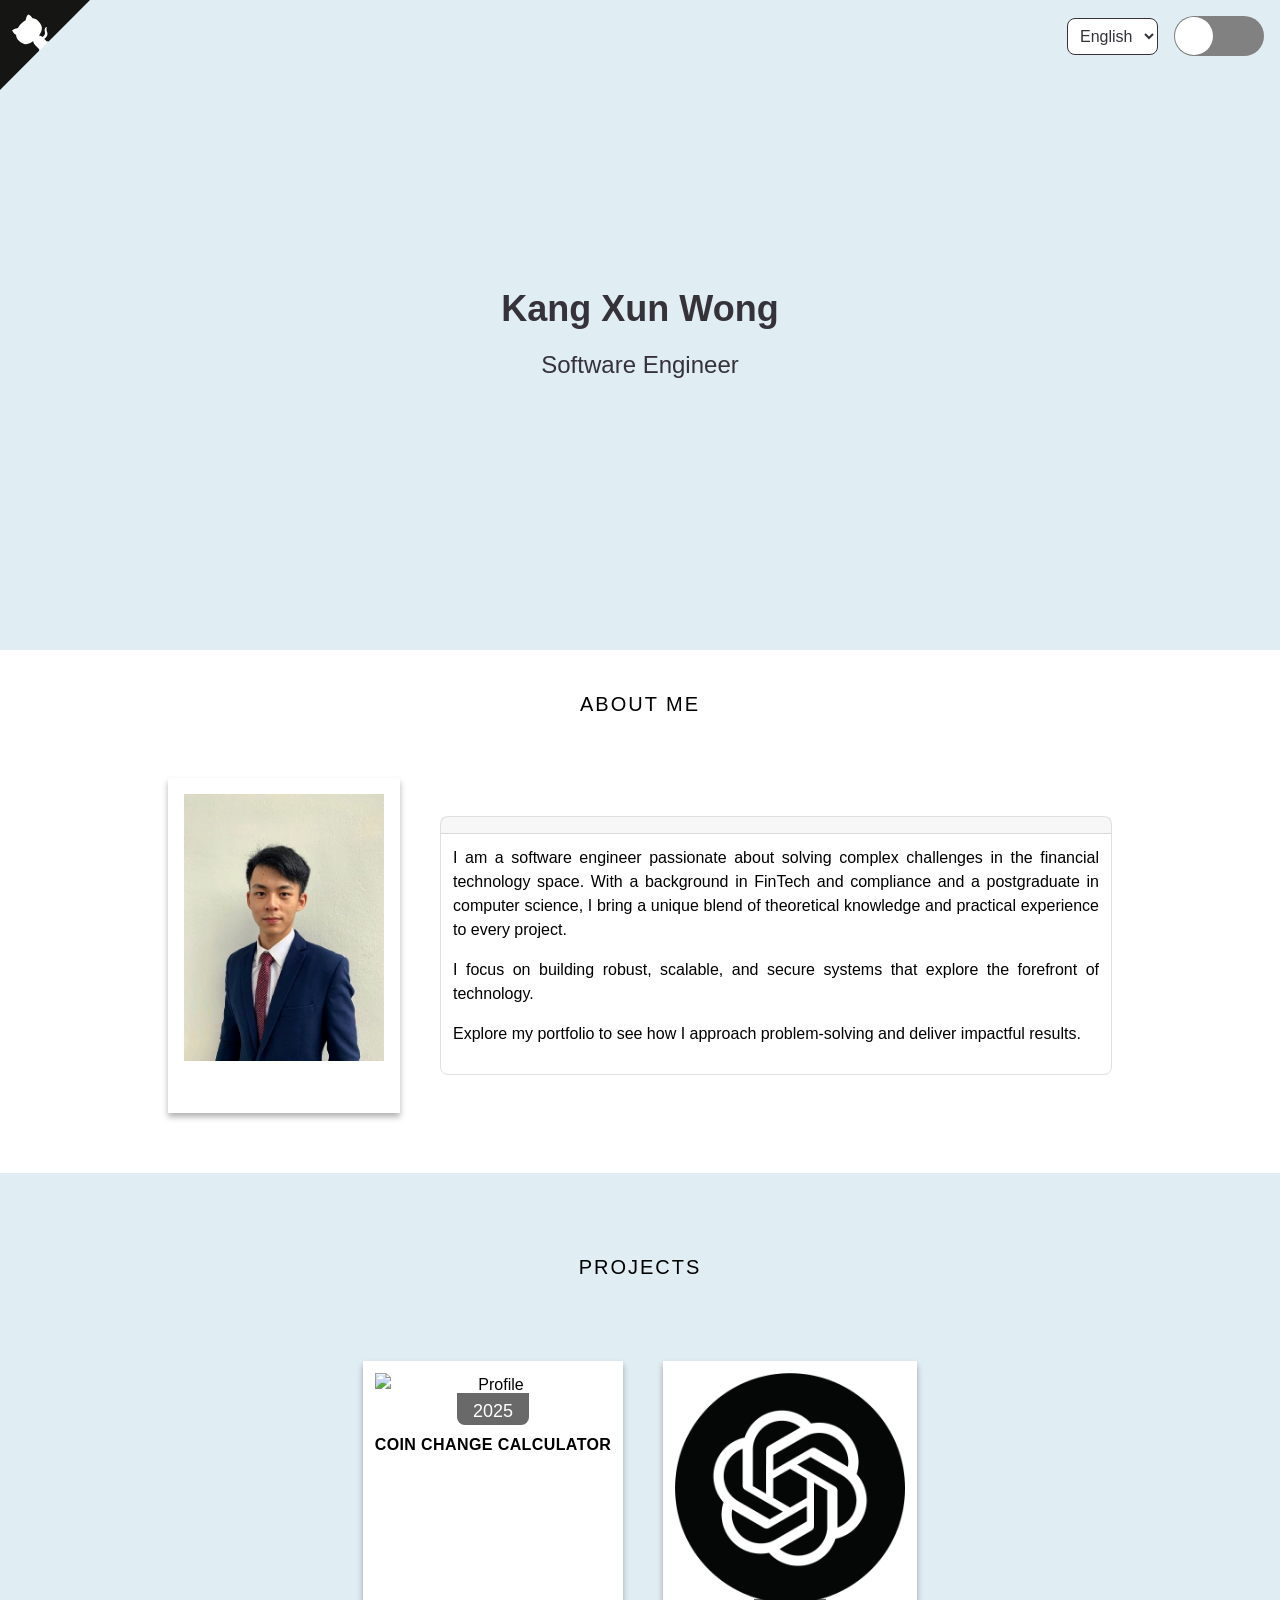
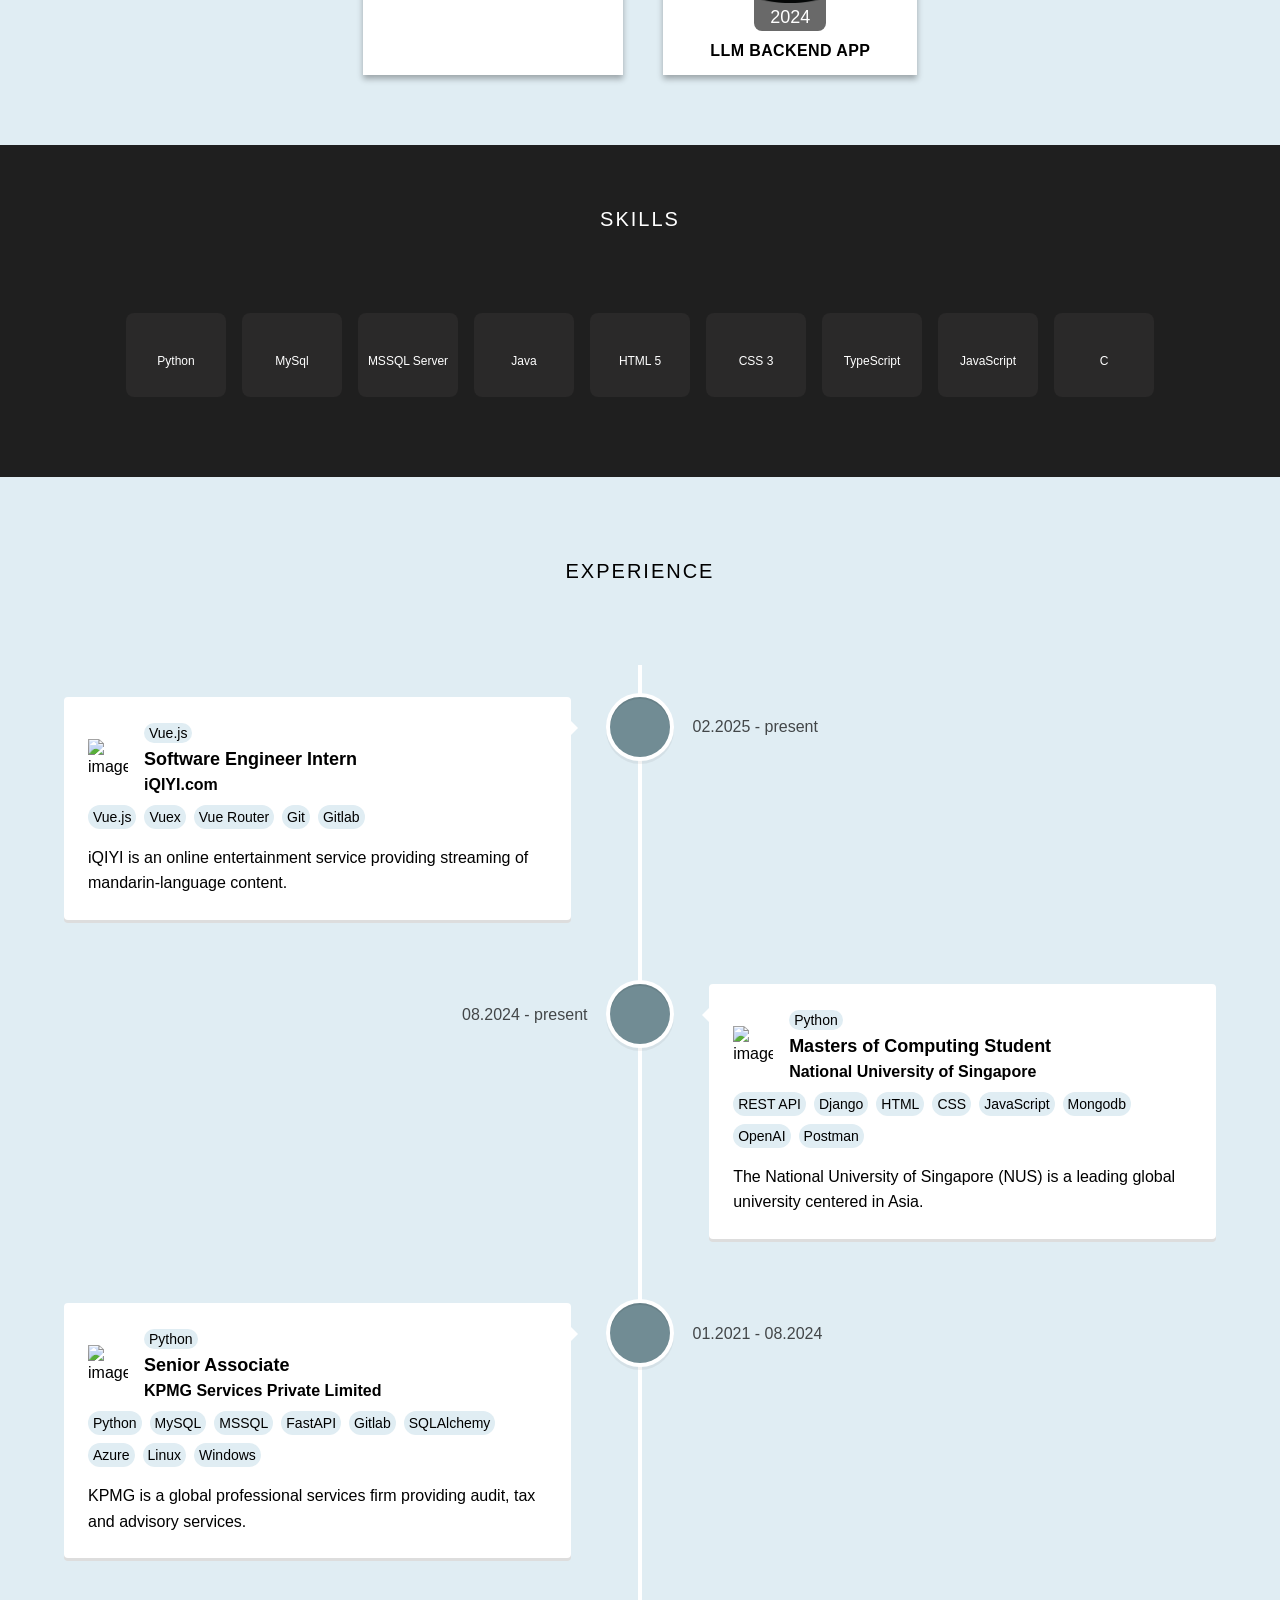
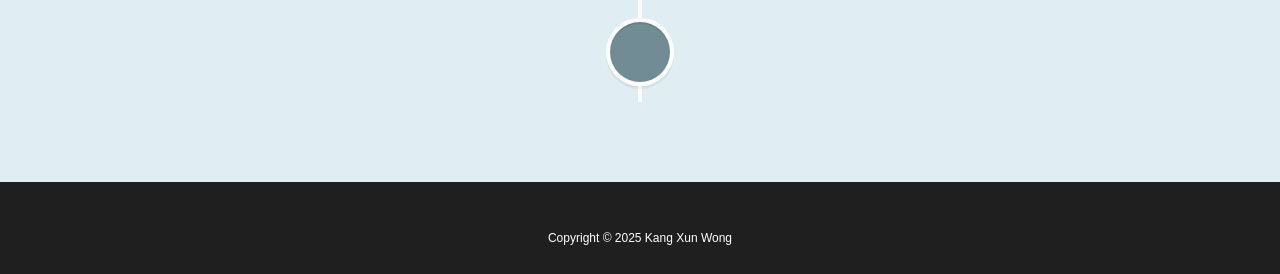
==== commit 59be1ee9: "Updates" ====
--- a/index.html
+++ b/index.html
@@ -1 +1 @@
-<!doctype html><html lang="en"><head><meta charset="UTF-8"/><link rel="icon" type="image/svg+xml" href="/vite.svg"/><meta name="viewport" content="width=device-width,initial-scale=1"/><title>Kang Xun Wong</title><script defer="defer" src="/static/js/main.90b53e9a.js"></script><link href="/static/css/main.5e52570b.css" rel="stylesheet"></head><body class="text-body"><div id="root"></div><script type="module" src="/src/index.tsx"></script></body></html>+<!doctype html><html lang="en"><head><meta charset="UTF-8"/><link rel="icon" type="image/svg+xml" href="/vite.svg"/><meta name="viewport" content="width=device-width,initial-scale=1"/><title>Kang Xun Wong - Software Engineer Portfolio</title><meta name="description" content="Kang Xun Wong's personal portfolio showcasing projects, skills, and experiences."/><meta name="keywords" content="Kang Xun Wong, portfolio, software engineer, projects, skills, experiences"/><meta name="author" content="Kang Xun Wong"/><meta property="og:title" content="Kang Xun Wong's Portfolio"/><meta property="og:description" content="Showcasing projects, skills, and experiences of Kang Xun Wong."/><meta property="og:image" content="https://kangxunwong.github.io/images/myProfile.jpg"/><meta property="og:url" content="https://kangxunwong.github.io/"/><meta name="twitter:card" content="summary_large_image"/><meta name="twitter:title" content="Kang Xun Wong's Portfolio"/><meta name="twitter:description" content="Showcasing projects, skills, and experiences of Kang Xun Wong."/><meta name="twitter:image" content="https://kangxunwong.github.io/images/myProfile.jpg"/><script defer="defer" src="/static/js/main.009b524e.js"></script><link href="/static/css/main.5e52570b.css" rel="stylesheet"></head><body class="text-body"><div id="root"></div><script type="module" src="/src/index.tsx"></script></body></html>
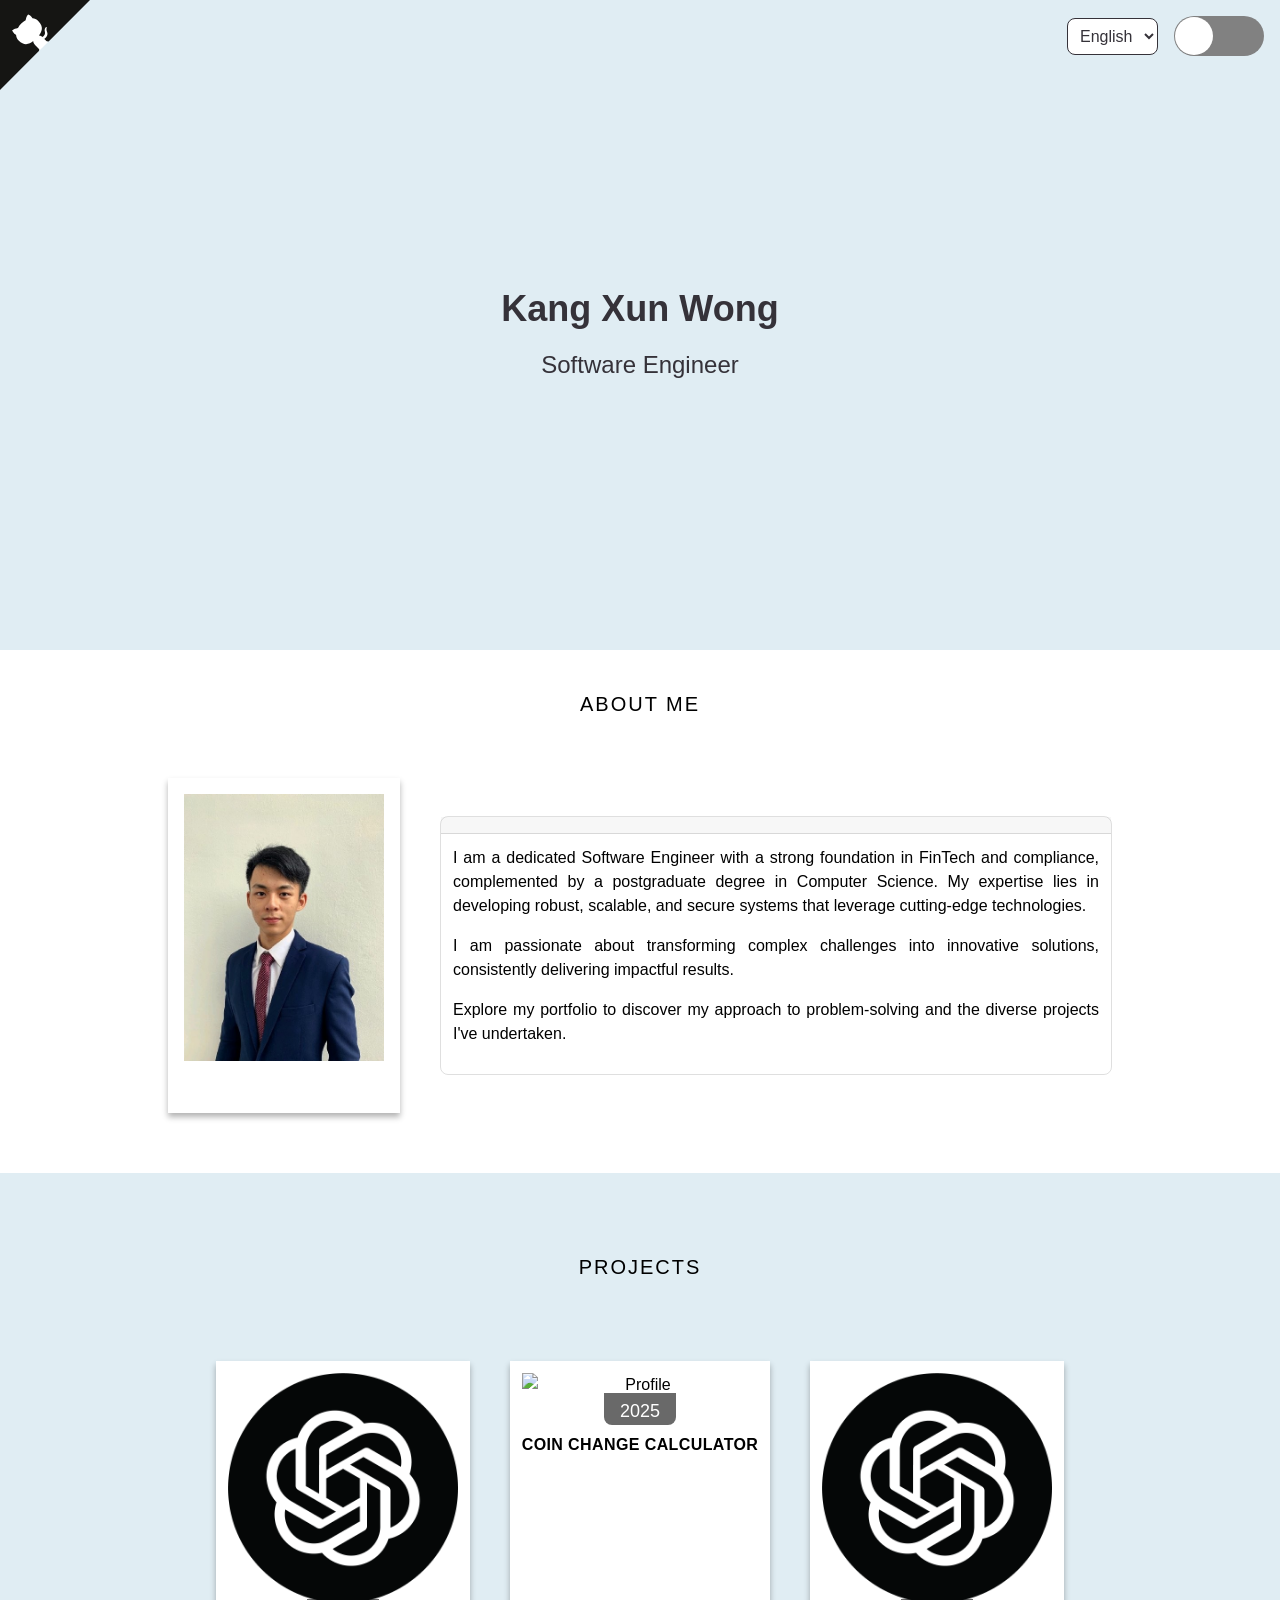
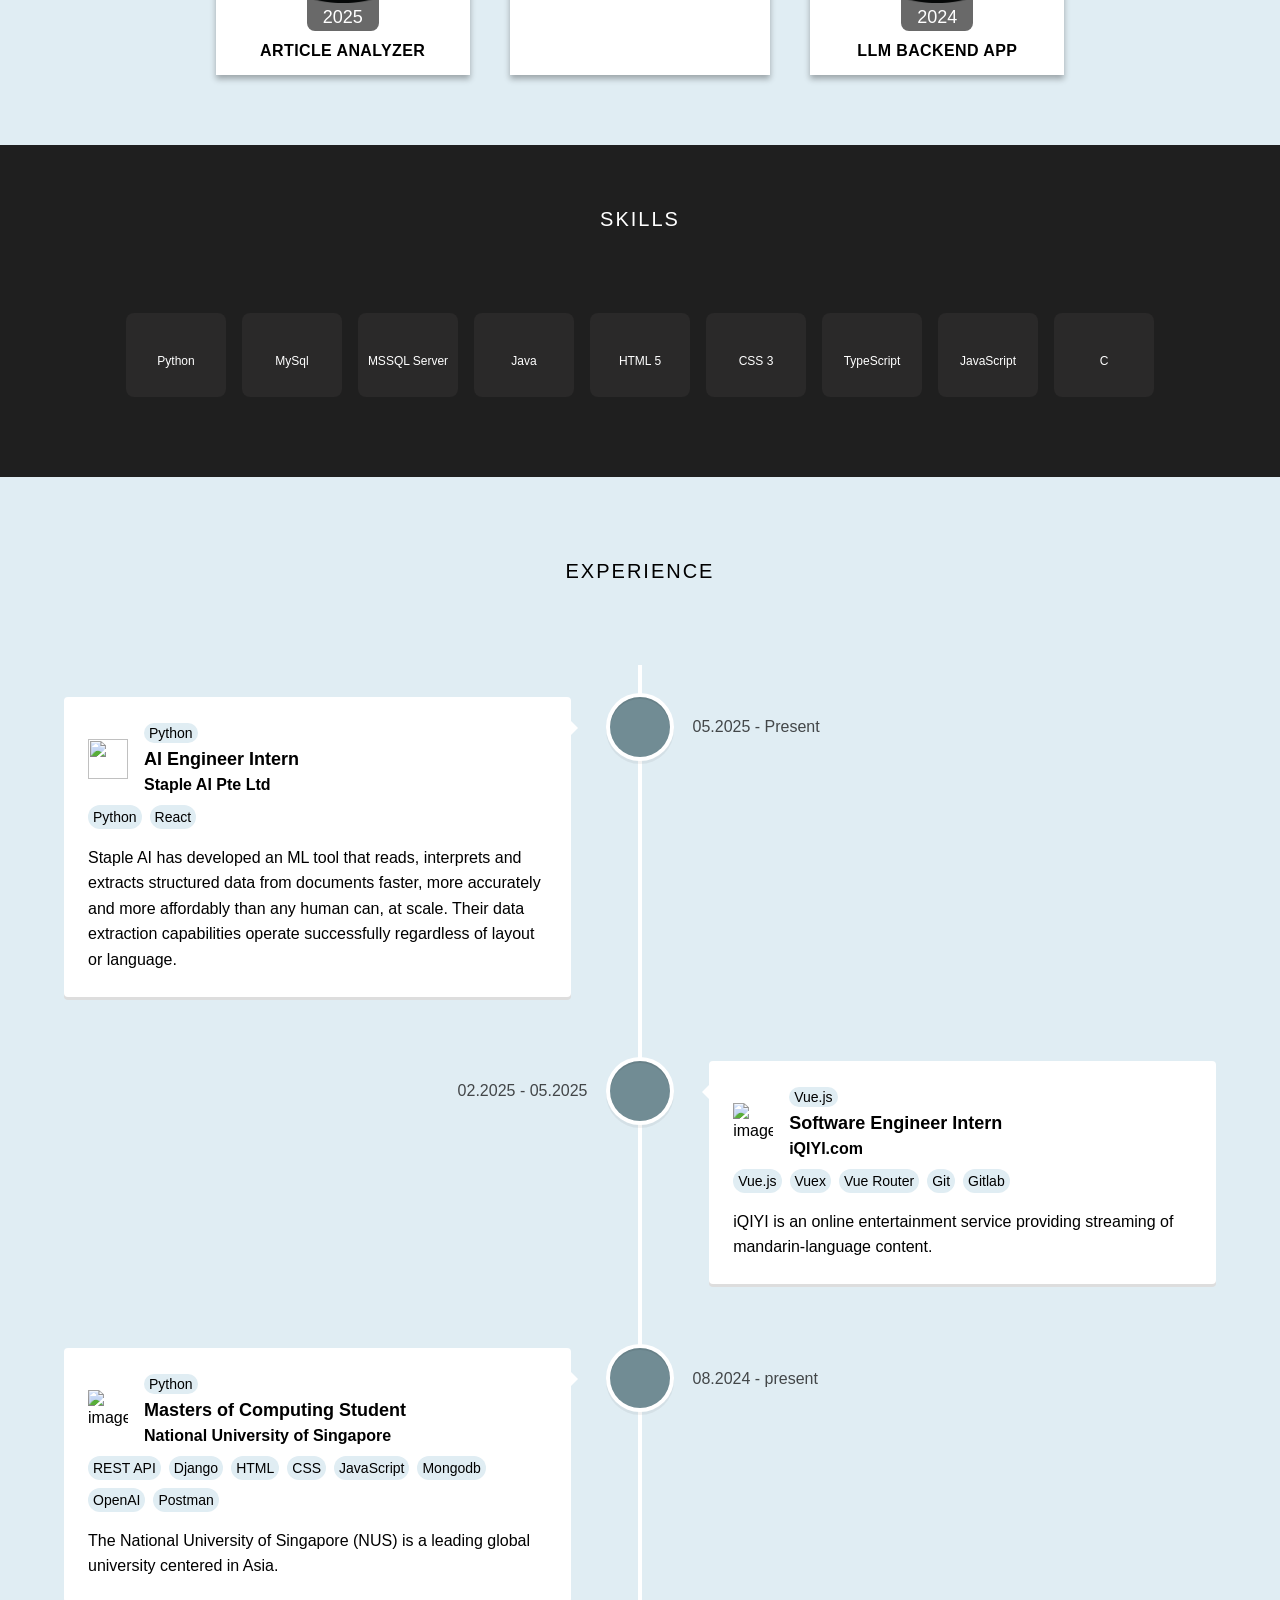
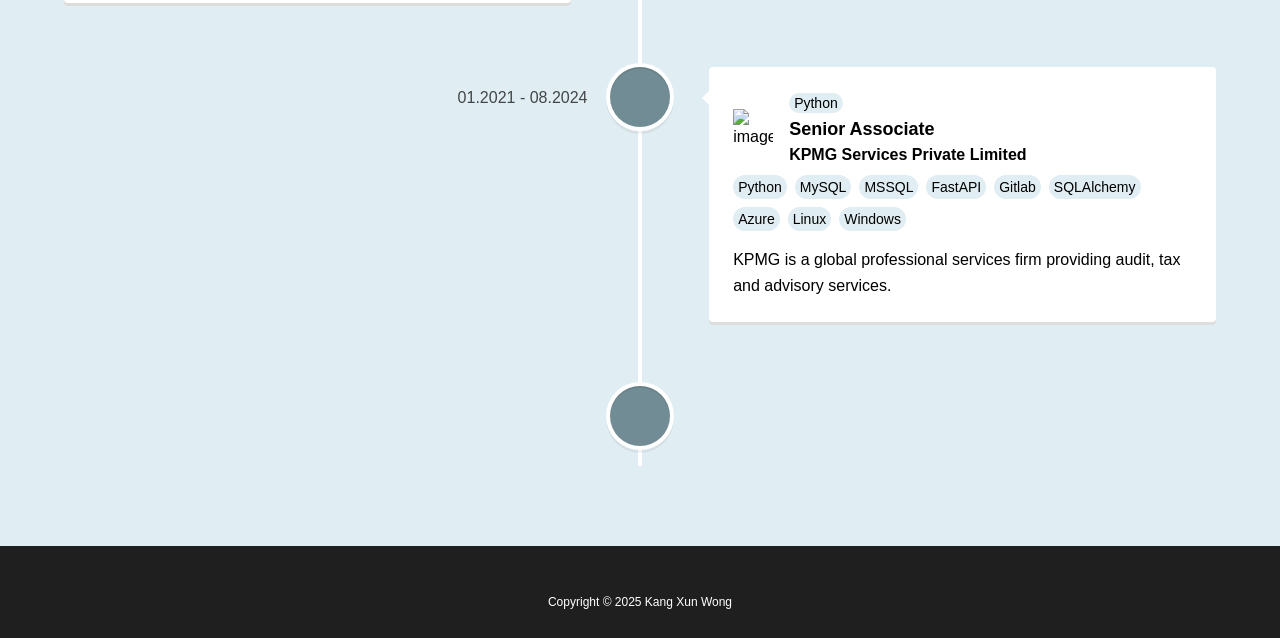
==== commit 5bee5f5a: "Updates" ====
--- a/index.html
+++ b/index.html
@@ -1 +1 @@
-<!doctype html><html lang="en"><head><meta charset="UTF-8"/><link rel="icon" type="image/svg+xml" href="/vite.svg"/><meta name="viewport" content="width=device-width,initial-scale=1"/><title>Kang Xun Wong - Software Engineer Portfolio</title><meta name="description" content="Kang Xun Wong's personal portfolio showcasing projects, skills, and experiences."/><meta name="keywords" content="Kang Xun Wong, portfolio, software engineer, projects, skills, experiences"/><meta name="author" content="Kang Xun Wong"/><meta property="og:title" content="Kang Xun Wong's Portfolio"/><meta property="og:description" content="Showcasing projects, skills, and experiences of Kang Xun Wong."/><meta property="og:image" content="https://kangxunwong.github.io/images/myProfile.jpg"/><meta property="og:url" content="https://kangxunwong.github.io/"/><meta name="twitter:card" content="summary_large_image"/><meta name="twitter:title" content="Kang Xun Wong's Portfolio"/><meta name="twitter:description" content="Showcasing projects, skills, and experiences of Kang Xun Wong."/><meta name="twitter:image" content="https://kangxunwong.github.io/images/myProfile.jpg"/><script defer="defer" src="/static/js/main.009b524e.js"></script><link href="/static/css/main.5e52570b.css" rel="stylesheet"></head><body class="text-body"><div id="root"></div><script type="module" src="/src/index.tsx"></script></body></html>+<!doctype html><html lang="en"><head><meta charset="UTF-8"/><link rel="icon" type="image/svg+xml" href="/vite.svg"/><meta name="viewport" content="width=device-width,initial-scale=1"/><title>Kang Xun Wong - Software Engineer Portfolio</title><meta name="description" content="Kang Xun Wong's personal portfolio showcasing projects, skills, and experiences."/><meta name="keywords" content="Kang Xun Wong, portfolio, software engineer, projects, skills, experiences"/><meta name="author" content="Kang Xun Wong"/><meta property="og:title" content="Kang Xun Wong's Portfolio"/><meta property="og:description" content="Showcasing projects, skills, and experiences of Kang Xun Wong."/><meta property="og:image" content="https://kangxunwong.github.io/images/myProfile.jpg"/><meta property="og:url" content="https://kangxunwong.github.io/"/><meta name="twitter:card" content="summary_large_image"/><meta name="twitter:title" content="Kang Xun Wong's Portfolio"/><meta name="twitter:description" content="Showcasing projects, skills, and experiences of Kang Xun Wong."/><meta name="twitter:image" content="https://kangxunwong.github.io/images/myProfile.jpg"/><script defer="defer" src="/static/js/main.03f1884f.js"></script><link href="/static/css/main.5e52570b.css" rel="stylesheet"></head><body class="text-body"><div id="root"></div><script type="module" src="/src/index.tsx"></script></body></html>
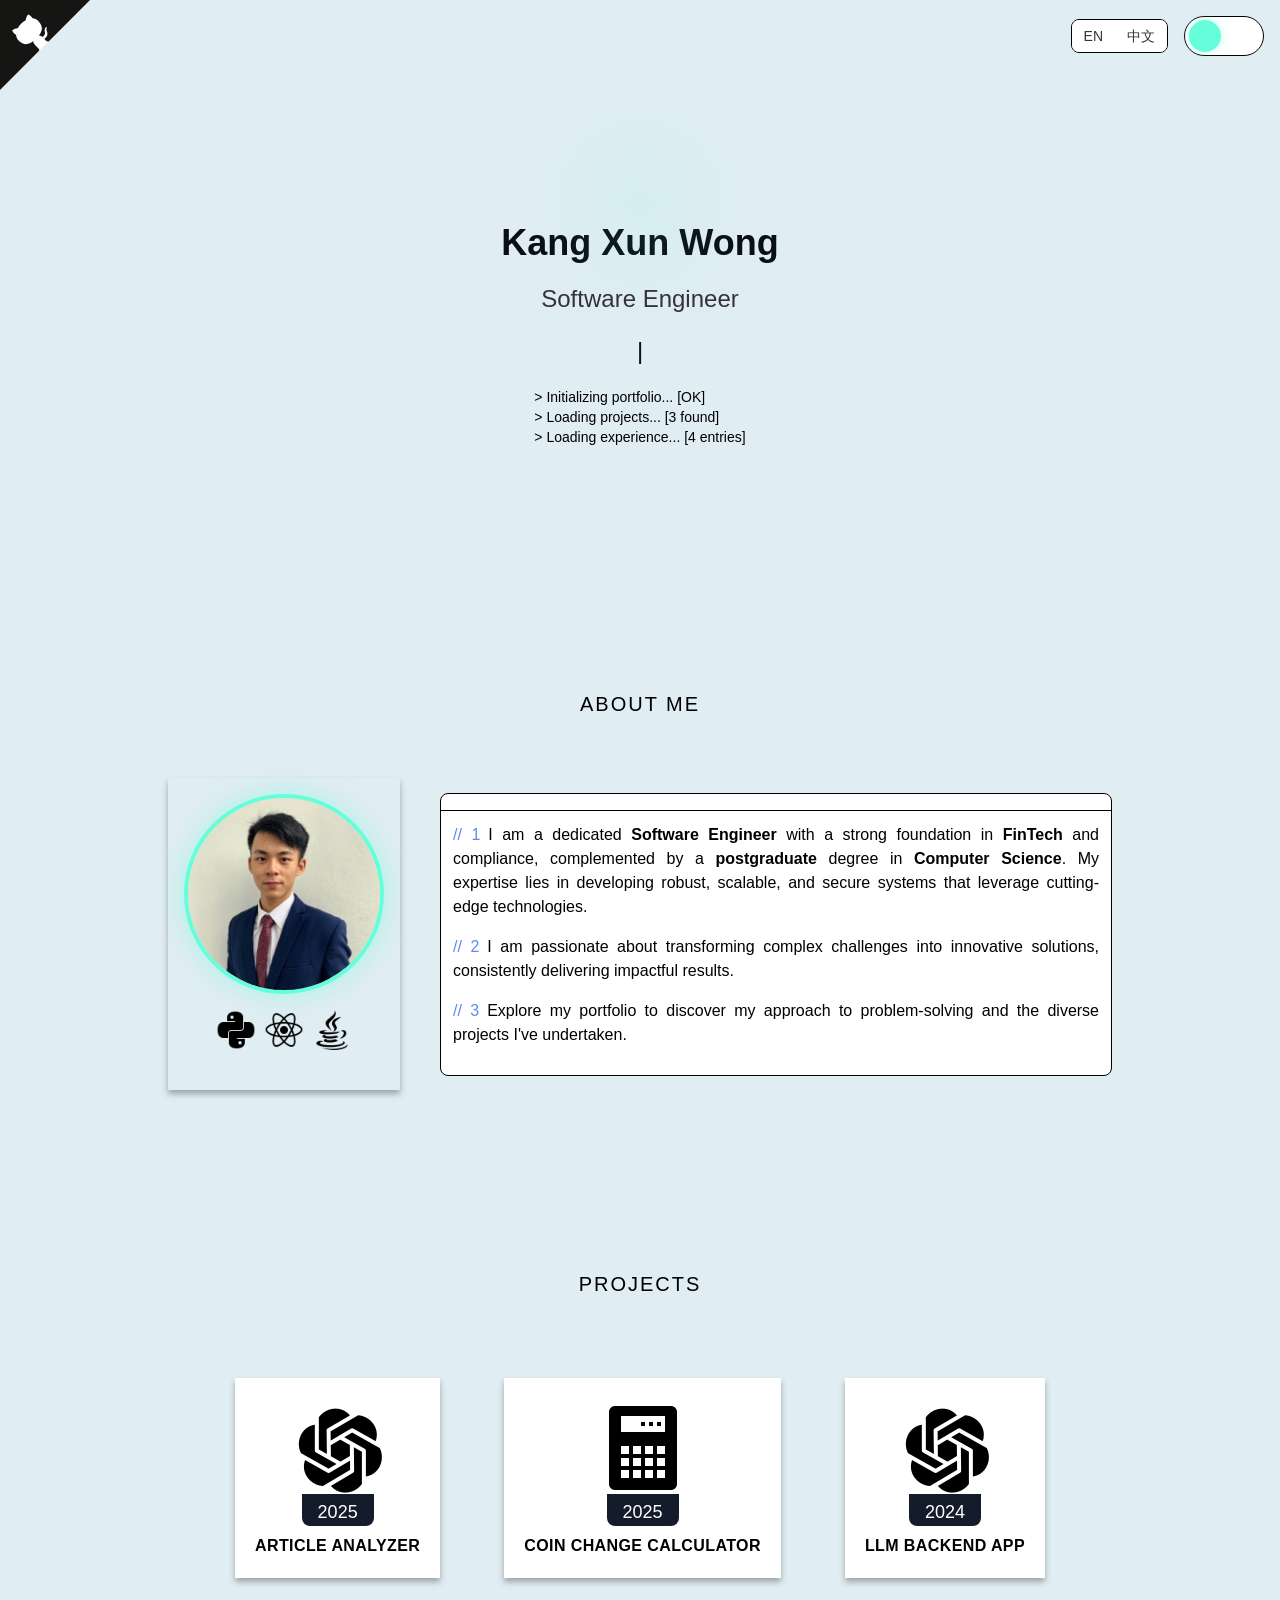
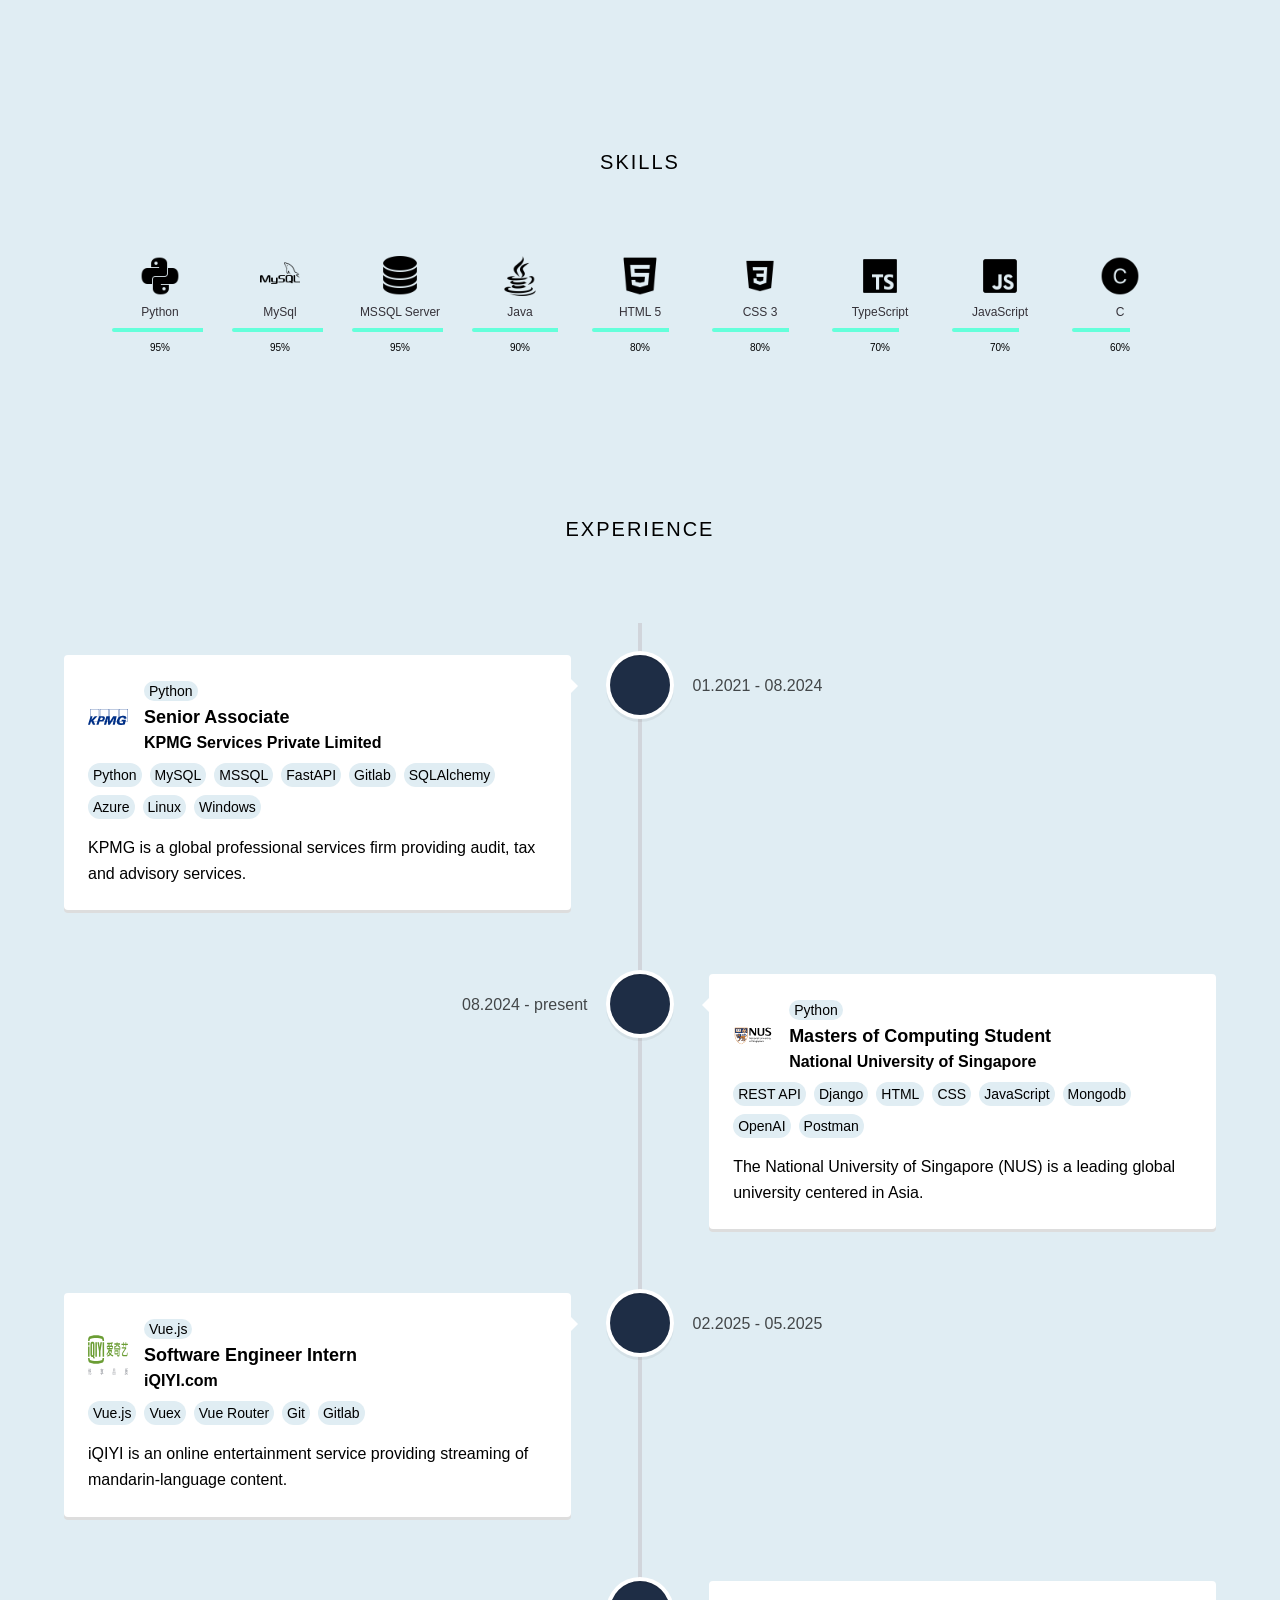
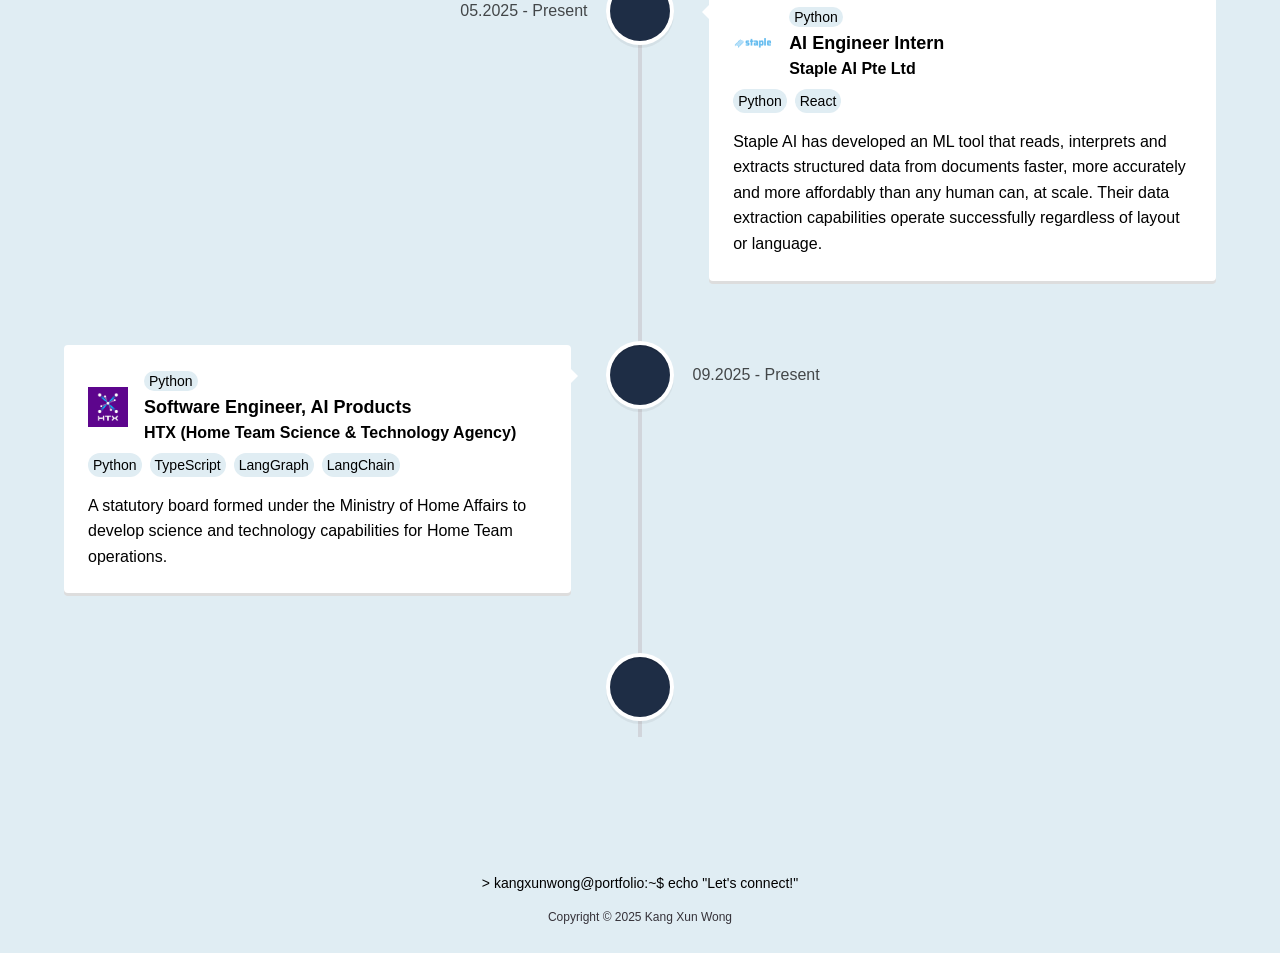
==== commit ccb773d9: "Updates" ====
--- a/index.html
+++ b/index.html
@@ -1 +1,12 @@
-<!doctype html><html lang="en"><head><meta charset="UTF-8"/><link rel="icon" type="image/svg+xml" href="/vite.svg"/><meta name="viewport" content="width=device-width,initial-scale=1"/><title>Kang Xun Wong - Software Engineer Portfolio</title><meta name="description" content="Kang Xun Wong's personal portfolio showcasing projects, skills, and experiences."/><meta name="keywords" content="Kang Xun Wong, portfolio, software engineer, projects, skills, experiences"/><meta name="author" content="Kang Xun Wong"/><meta property="og:title" content="Kang Xun Wong's Portfolio"/><meta property="og:description" content="Showcasing projects, skills, and experiences of Kang Xun Wong."/><meta property="og:image" content="https://kangxunwong.github.io/images/myProfile.jpg"/><meta property="og:url" content="https://kangxunwong.github.io/"/><meta name="twitter:card" content="summary_large_image"/><meta name="twitter:title" content="Kang Xun Wong's Portfolio"/><meta name="twitter:description" content="Showcasing projects, skills, and experiences of Kang Xun Wong."/><meta name="twitter:image" content="https://kangxunwong.github.io/images/myProfile.jpg"/><script defer="defer" src="/static/js/main.03f1884f.js"></script><link href="/static/css/main.5e52570b.css" rel="stylesheet"></head><body class="text-body"><div id="root"></div><script type="module" src="/src/index.tsx"></script></body></html>+<!doctype html><html lang="en"><head><meta charset="UTF-8"/><link rel="icon" type="image/svg+xml" href="/vite.svg"/><meta name="viewport" content="width=device-width,initial-scale=1"/><link rel="canonical" href="https://kangcodex.github.io/"/><title>Kang Xun Wong - Software Engineer Portfolio</title><meta name="description" content="Kang Xun Wong's personal portfolio showcasing projects, skills, and experiences."/><meta name="keywords" content="Kang Xun Wong, portfolio, software engineer, projects, skills, experiences"/><meta name="author" content="Kang Xun Wong"/><meta name="theme-color" content="#e0edf3"/><meta property="og:title" content="Kang Xun Wong's Portfolio"/><meta property="og:description" content="Showcasing projects, skills, and experiences of Kang Xun Wong."/><meta property="og:image" content="https://kangcodex.github.io/images/myProfile.jpg"/><meta property="og:url" content="https://kangcodex.github.io/"/><meta property="og:type" content="profile"/><meta property="og:locale" content="en_US"/><meta name="twitter:card" content="summary_large_image"/><meta name="twitter:title" content="Kang Xun Wong's Portfolio"/><meta name="twitter:description" content="Showcasing projects, skills, and experiences of Kang Xun Wong."/><meta name="twitter:image" content="https://kangcodex.github.io/images/myProfile.jpg"/><meta name="twitter:site" content="@kangxunwong"/><meta name="twitter:creator" content="@kangxunwong"/><script type="application/ld+json">{
+        "@context": "https://schema.org",
+        "@type": "Person",
+        "name": "Kang Xun Wong",
+        "url": "https://kangcodex.github.io/",
+        "image": "https://kangcodex.github.io/images/myProfile.jpg",
+        "jobTitle": "Software Engineer",
+        "sameAs": [
+          "https://github.com/kangcodex",
+          "https://www.linkedin.com/in/kangxunwong/"
+        ]
+      }</script><script defer="defer" src="/static/js/main.7ad47e29.js"></script><link href="/static/css/main.a1598d14.css" rel="stylesheet"></head><body class="text-body"><div id="root"></div><script type="module" src="/src/index.tsx"></script></body></html>
--- a/static/css/main.a1598d14.css
+++ b/static/css/main.a1598d14.css
@@ -0,0 +1,4 @@
+*,::backdrop,:after,:before{--tw-border-spacing-x:0;--tw-border-spacing-y:0;--tw-translate-x:0;--tw-translate-y:0;--tw-rotate:0;--tw-skew-x:0;--tw-skew-y:0;--tw-scale-x:1;--tw-scale-y:1;--tw-pan-x: ;--tw-pan-y: ;--tw-pinch-zoom: ;--tw-scroll-snap-strictness:proximity;--tw-gradient-from-position: ;--tw-gradient-via-position: ;--tw-gradient-to-position: ;--tw-ordinal: ;--tw-slashed-zero: ;--tw-numeric-figure: ;--tw-numeric-spacing: ;--tw-numeric-fraction: ;--tw-ring-inset: ;--tw-ring-offset-width:0px;--tw-ring-offset-color:#fff;--tw-ring-color:#3b82f680;--tw-ring-offset-shadow:0 0 #0000;--tw-ring-shadow:0 0 #0000;--tw-shadow:0 0 #0000;--tw-shadow-colored:0 0 #0000;--tw-blur: ;--tw-brightness: ;--tw-contrast: ;--tw-grayscale: ;--tw-hue-rotate: ;--tw-invert: ;--tw-saturate: ;--tw-sepia: ;--tw-drop-shadow: ;--tw-backdrop-blur: ;--tw-backdrop-brightness: ;--tw-backdrop-contrast: ;--tw-backdrop-grayscale: ;--tw-backdrop-hue-rotate: ;--tw-backdrop-invert: ;--tw-backdrop-opacity: ;--tw-backdrop-saturate: ;--tw-backdrop-sepia: ;--tw-contain-size: ;--tw-contain-layout: ;--tw-contain-paint: ;--tw-contain-style: }/*
+! tailwindcss v3.4.14 | MIT License | https://tailwindcss.com
+*/*,:after,:before{border:0 solid;box-sizing:border-box}:after,:before{--tw-content:""}:host,html{-webkit-text-size-adjust:100%;font-feature-settings:normal;-webkit-tap-highlight-color:transparent;font-family:Raleway,sans-serif;font-variation-settings:normal;line-height:1.5;tab-size:4}body{line-height:inherit}hr{border-top-width:1px;color:inherit;height:0}abbr:where([title]){-webkit-text-decoration:underline dotted;text-decoration:underline dotted}h1,h2,h3,h4,h5,h6{font-size:inherit;font-weight:inherit}a{color:inherit;text-decoration:inherit}b,strong{font-weight:bolder}code,kbd,pre,samp{font-feature-settings:normal;font-family:ui-monospace,SFMono-Regular,Menlo,Monaco,Consolas,Liberation Mono,Courier New,monospace;font-size:1em;font-variation-settings:normal}small{font-size:80%}sub,sup{font-size:75%;line-height:0;position:relative;vertical-align:initial}sub{bottom:-.25em}sup{top:-.5em}table{border-collapse:collapse;border-color:inherit;text-indent:0}button,input,optgroup,select,textarea{font-feature-settings:inherit;color:inherit;font-family:inherit;font-size:100%;font-variation-settings:inherit;font-weight:inherit;letter-spacing:inherit;line-height:inherit;margin:0;padding:0}button,select{text-transform:none}button,input:where([type=button]),input:where([type=reset]),input:where([type=submit]){-webkit-appearance:button;background-color:initial;background-image:none}:-moz-focusring{outline:auto}:-moz-ui-invalid{box-shadow:none}progress{vertical-align:initial}::-webkit-inner-spin-button,::-webkit-outer-spin-button{height:auto}[type=search]{-webkit-appearance:textfield;outline-offset:-2px}::-webkit-search-decoration{-webkit-appearance:none}::-webkit-file-upload-button{-webkit-appearance:button;font:inherit}summary{display:list-item}blockquote,dd,dl,figure,h1,h2,h3,h4,h5,h6,hr,p,pre{margin:0}fieldset{margin:0}fieldset,legend{padding:0}menu,ol,ul{list-style:none;margin:0;padding:0}dialog{padding:0}textarea{resize:vertical}input::placeholder,textarea::placeholder{color:#9ca3af;opacity:1}[role=button],button{cursor:pointer}:disabled{cursor:default}audio,canvas,embed,iframe,img,object,svg,video{display:block;vertical-align:middle}img,video{height:auto;max-width:100%}[hidden]:where(:not([hidden=until-found])){display:none}.fixed{position:fixed}.absolute{position:absolute}.relative{position:relative}.inset-0{inset:0}.bottom-0{bottom:0}.left-0{left:0}.right-4{right:1rem}.top-0{top:0}.top-4{top:1rem}.z-10{z-index:10}.z-50{z-index:50}.mx-auto{margin-left:auto;margin-right:auto}.mb-10{margin-bottom:2.5rem}.mb-2{margin-bottom:.5rem}.mb-4{margin-bottom:1rem}.mb-5{margin-bottom:1.25rem}.mb-\[30px\]{margin-bottom:30px}.mr-2{margin-right:.5rem}.mr-4{margin-right:1rem}.mt-1{margin-top:.25rem}.mt-10{margin-top:2.5rem}.mt-2{margin-top:.5rem}.mt-3{margin-top:.75rem}.mt-5{margin-top:1.25rem}.inline-block{display:inline-block}.flex{display:flex}.h-1{height:.25rem}.h-10{height:2.5rem}.h-12{height:3rem}.h-8{height:2rem}.h-\[120px\]{height:120px}.h-\[200px\]{height:200px}.h-\[650px\]{height:650px}.h-auto{height:auto}.h-full{height:100%}.max-h-\[230px\]{max-height:230px}.min-h-full{min-height:100%}.w-10{width:2.5rem}.w-12{width:3rem}.w-20{width:5rem}.w-24{width:6rem}.w-8{width:2rem}.w-\[100\%\]{width:100%}.w-\[120px\]{width:120px}.w-\[200px\]{width:200px}.w-full{width:100%}.max-w-2xl{max-width:42rem}.max-w-7xl{max-width:80rem}.max-w-xs{max-width:20rem}.flex-shrink-0{flex-shrink:0}.translate-x-1{--tw-translate-x:0.25rem}.translate-x-1,.translate-x-11{transform:translate(var(--tw-translate-x),var(--tw-translate-y)) rotate(var(--tw-rotate)) skewX(var(--tw-skew-x)) skewY(var(--tw-skew-y)) scaleX(var(--tw-scale-x)) scaleY(var(--tw-scale-y))}.translate-x-11{--tw-translate-x:2.75rem}.translate-y-0{--tw-translate-y:0px}.translate-y-0,.translate-y-4{transform:translate(var(--tw-translate-x),var(--tw-translate-y)) rotate(var(--tw-rotate)) skewX(var(--tw-skew-x)) skewY(var(--tw-skew-y)) scaleX(var(--tw-scale-x)) scaleY(var(--tw-scale-y))}.translate-y-4{--tw-translate-y:1rem}.scale-x-\[-1\]{--tw-scale-x:-1}.scale-x-\[-1\],.scale-y-\[1\]{transform:translate(var(--tw-translate-x),var(--tw-translate-y)) rotate(var(--tw-rotate)) skewX(var(--tw-skew-x)) skewY(var(--tw-skew-y)) scaleX(var(--tw-scale-x)) scaleY(var(--tw-scale-y))}.scale-y-\[1\]{--tw-scale-y:1}.transform{transform:translate(var(--tw-translate-x),var(--tw-translate-y)) rotate(var(--tw-rotate)) skewX(var(--tw-skew-x)) skewY(var(--tw-skew-y)) scaleX(var(--tw-scale-x)) scaleY(var(--tw-scale-y))}@keyframes blink{0%,to{opacity:1}50%{opacity:0}}.animate-blink{animation:blink 1s step-end infinite}.cursor-pointer{cursor:pointer}.flex-col{flex-direction:column}.flex-wrap{flex-wrap:wrap}.items-end{align-items:flex-end}.items-center{align-items:center}.justify-end{justify-content:flex-end}.justify-center{justify-content:center}.gap-10{gap:2.5rem}.gap-16{gap:4rem}.gap-2{gap:.5rem}.gap-3{gap:.75rem}.gap-4{gap:1rem}.gap-5{gap:1.25rem}.gap-6{gap:1.5rem}.gap-x-2{column-gap:.5rem}.overflow-hidden{overflow:hidden}.overflow-y-auto{overflow-y:auto}.rounded-full{border-radius:9999px}.rounded-lg{border-radius:.5rem}.rounded-sm{border-radius:.125rem}.rounded-xl{border-radius:.75rem}.rounded-b-lg{border-bottom-left-radius:.5rem;border-bottom-right-radius:.5rem}.border{border-width:1px}.border-4{border-width:4px}.border-b{border-bottom-width:1px}.border-accent{--tw-border-opacity:1;border-color:rgb(100 255 218/var(--tw-border-opacity))}.bg-accent{--tw-bg-opacity:1;background-color:rgb(100 255 218/var(--tw-bg-opacity))}.bg-accent\/10{background-color:#64ffda1a}.bg-accent\/20{background-color:#64ffda33}.bg-black{--tw-bg-opacity:1;background-color:rgb(0 0 0/var(--tw-bg-opacity))}.bg-navy{--tw-bg-opacity:1;background-color:rgb(30 45 69/var(--tw-bg-opacity))}.bg-navy-dark{--tw-bg-opacity:1;background-color:rgb(20 28 43/var(--tw-bg-opacity))}.bg-surface-light{--tw-bg-opacity:1;background-color:rgb(224 237 243/var(--tw-bg-opacity))}.bg-white{--tw-bg-opacity:1;background-color:rgb(255 255 255/var(--tw-bg-opacity))}.bg-opacity-75{--tw-bg-opacity:0.75}.fill-\[\#151513\]{fill:#151513}.fill-accent\/10{fill:#64ffda1a}.object-contain{object-fit:contain}.object-cover{object-fit:cover}.p-10{padding:2.5rem}.p-3{padding:.75rem}.p-4{padding:1rem}.p-5{padding:1.25rem}.px-10{padding-left:2.5rem;padding-right:2.5rem}.px-3{padding-left:.75rem;padding-right:.75rem}.px-4{padding-left:1rem;padding-right:1rem}.px-\[5px\]{padding-left:5px;padding-right:5px}.py-1\.5{padding-bottom:.375rem;padding-top:.375rem}.py-10{padding-bottom:2.5rem;padding-top:2.5rem}.py-2{padding-bottom:.5rem;padding-top:.5rem}.py-20{padding-bottom:5rem;padding-top:5rem}.py-5{padding-bottom:1.25rem;padding-top:1.25rem}.py-\[2px\]{padding-bottom:2px;padding-top:2px}.pb-1{padding-bottom:.25rem}.pb-10{padding-bottom:2.5rem}.pb-20{padding-bottom:5rem}.pt-10{padding-top:2.5rem}.pt-2{padding-top:.5rem}.text-left{text-align:left}.text-center{text-align:center}.text-justify{text-align:justify}.text-2xl{font-size:1.5rem;line-height:2rem}.text-4xl{font-size:2.25rem;line-height:2.5rem}.text-\[10px\]{font-size:10px}.text-lg{font-size:1.125rem;line-height:1.75rem}.text-sm{font-size:.875rem;line-height:1.25rem}.text-xl{font-size:1.25rem;line-height:1.75rem}.text-xs{font-size:.75rem;line-height:1rem}.font-bold{font-weight:700}.font-medium{font-weight:500}.uppercase{text-transform:uppercase}.tracking-wide{letter-spacing:.025em}.tracking-widest{letter-spacing:.1em}.text-accent-blue{--tw-text-opacity:1;color:rgb(91 141 239/var(--tw-text-opacity))}.text-black{--tw-text-opacity:1;color:rgb(0 0 0/var(--tw-text-opacity))}.text-gray-dark{--tw-text-opacity:1;color:rgb(53 50 57/var(--tw-text-opacity))}.text-navy-darkest{--tw-text-opacity:1;color:rgb(10 14 23/var(--tw-text-opacity))}.text-white{--tw-text-opacity:1;color:rgb(255 255 255/var(--tw-text-opacity))}.underline{text-decoration-line:underline}.opacity-0{opacity:0}.opacity-100{opacity:1}.shadow-\[0_0_10px_rgba\(100\2c 255\2c 218\2c 0\.4\)\]{--tw-shadow:0 0 10px #64ffda66;--tw-shadow-colored:0 0 10px var(--tw-shadow-color)}.shadow-\[0_0_10px_rgba\(100\2c 255\2c 218\2c 0\.4\)\],.shadow-\[0_0_20px_rgba\(100\2c 255\2c 218\2c 0\.3\)\]{box-shadow:0 0 #0000,0 0 #0000,var(--tw-shadow);box-shadow:var(--tw-ring-offset-shadow,0 0 #0000),var(--tw-ring-shadow,0 0 #0000),var(--tw-shadow)}.shadow-\[0_0_20px_rgba\(100\2c 255\2c 218\2c 0\.3\)\]{--tw-shadow:0 0 20px #64ffda4d;--tw-shadow-colored:0 0 20px var(--tw-shadow-color)}.shadow-card{--tw-shadow:0 4px 6px #0000004d;--tw-shadow-colored:0 4px 6px var(--tw-shadow-color)}.shadow-card,.shadow-xl{box-shadow:0 0 #0000,0 0 #0000,var(--tw-shadow);box-shadow:var(--tw-ring-offset-shadow,0 0 #0000),var(--tw-ring-shadow,0 0 #0000),var(--tw-shadow)}.shadow-xl{--tw-shadow:0 20px 25px -5px #0000001a,0 8px 10px -6px #0000001a;--tw-shadow-colored:0 20px 25px -5px var(--tw-shadow-color),0 8px 10px -6px var(--tw-shadow-color)}.blur-2xl{--tw-blur:blur(40px)}.blur-2xl,.blur-lg{filter:var(--tw-blur) var(--tw-brightness) var(--tw-contrast) var(--tw-grayscale) var(--tw-hue-rotate) var(--tw-invert) var(--tw-saturate) var(--tw-sepia) var(--tw-drop-shadow)}.blur-lg{--tw-blur:blur(16px)}.transition-all{transition-duration:.15s;transition-property:all;transition-timing-function:cubic-bezier(.4,0,.2,1)}.transition-colors{transition-duration:.15s;transition-property:color,background-color,border-color,text-decoration-color,fill,stroke;transition-timing-function:cubic-bezier(.4,0,.2,1)}.transition-opacity{transition-duration:.15s;transition-property:opacity;transition-timing-function:cubic-bezier(.4,0,.2,1)}.transition-transform{transition-duration:.15s;transition-property:transform;transition-timing-function:cubic-bezier(.4,0,.2,1)}.duration-1000{transition-duration:1s}.duration-200{transition-duration:.2s}.duration-300{transition-duration:.3s}.duration-700{transition-duration:.7s}.ease-in{transition-timing-function:cubic-bezier(.4,0,1,1)}.ease-linear{transition-timing-function:linear}.ease-out{transition-timing-function:cubic-bezier(0,0,.2,1)}.\[--line-color\:\#d1d5db\]{--line-color:#d1d5db}body{-webkit-font-smoothing:antialiased;-moz-osx-font-smoothing:grayscale;font-family:-apple-system,BlinkMacSystemFont,Segoe UI,Roboto,Oxygen,Ubuntu,Cantarell,Fira Sans,Droid Sans,Helvetica Neue,sans-serif;margin:0}code{font-family:source-code-pro,Menlo,Monaco,Consolas,Courier New,monospace}.reveal{opacity:0;transform:translateY(20px);transition:opacity .6s ease-out,transform .6s ease-out}.reveal-visible{opacity:1;transform:translateY(0)}.reveal-stagger>:first-child{transition-delay:0ms}.reveal-stagger>:nth-child(2){transition-delay:.1s}.reveal-stagger>:nth-child(3){transition-delay:.2s}.reveal-stagger>:nth-child(4){transition-delay:.3s}.reveal-stagger>:nth-child(5){transition-delay:.4s}.reveal-stagger>:nth-child(6){transition-delay:.5s}@media (prefers-reduced-motion:reduce){.reveal{opacity:1;transform:none;transition:none}.animate-blink{animation:none}}.hover\:scale-105:hover{--tw-scale-x:1.05;--tw-scale-y:1.05}.hover\:scale-105:hover,.hover\:scale-110:hover{transform:translate(var(--tw-translate-x),var(--tw-translate-y)) rotate(var(--tw-rotate)) skewX(var(--tw-skew-x)) skewY(var(--tw-skew-y)) scaleX(var(--tw-scale-x)) scaleY(var(--tw-scale-y))}.hover\:scale-110:hover{--tw-scale-x:1.1;--tw-scale-y:1.1}.hover\:text-accent:hover{--tw-text-opacity:1;color:rgb(100 255 218/var(--tw-text-opacity))}.hover\:text-navy-darkest:hover{--tw-text-opacity:1;color:rgb(10 14 23/var(--tw-text-opacity))}.hover\:shadow-\[0_0_20px_rgba\(100\2c 255\2c 218\2c 0\.15\)\]:hover{--tw-shadow:0 0 20px #64ffda26;--tw-shadow-colored:0 0 20px var(--tw-shadow-color);box-shadow:0 0 #0000,0 0 #0000,var(--tw-shadow);box-shadow:var(--tw-ring-offset-shadow,0 0 #0000),var(--tw-ring-shadow,0 0 #0000),var(--tw-shadow)}.hover\:drop-shadow-\[0_0_6px_rgba\(100\2c 255\2c 218\2c 0\.4\)\]:hover{--tw-drop-shadow:drop-shadow(0 0 6px #64ffda66);filter:var(--tw-blur) var(--tw-brightness) var(--tw-contrast) var(--tw-grayscale) var(--tw-hue-rotate) var(--tw-invert) var(--tw-saturate) var(--tw-sepia) var(--tw-drop-shadow)}.focus\:outline-none:focus{outline:2px solid #0000;outline-offset:2px}.focus\:ring-2:focus{--tw-ring-offset-shadow:var(--tw-ring-inset) 0 0 0 var(--tw-ring-offset-width) var(--tw-ring-offset-color);--tw-ring-shadow:var(--tw-ring-inset) 0 0 0 calc(2px + var(--tw-ring-offset-width)) var(--tw-ring-color);box-shadow:var(--tw-ring-offset-shadow),var(--tw-ring-shadow),0 0 #0000;box-shadow:var(--tw-ring-offset-shadow),var(--tw-ring-shadow),var(--tw-shadow,0 0 #0000)}.focus\:ring-accent\/50:focus{--tw-ring-color:#64ffda80}@keyframes wave{0%{transform:rotate(0deg)}20%{transform:rotate(-25deg)}40%{transform:rotate(10deg)}60%{transform:rotate(-25deg)}80%{transform:rotate(10deg)}to{transform:rotate(0deg)}}.group:hover .group-hover\:animate-octo-arm{animation:wave .5s ease-in-out infinite}.dark\:border:is(.dark *){border-width:1px}.dark\:border-accent\/10:is(.dark *){border-color:#64ffda1a}.dark\:border-accent\/30:is(.dark *){border-color:#64ffda4d}.dark\:bg-accent\/10:is(.dark *){background-color:#64ffda1a}.dark\:bg-accent\/20:is(.dark *){background-color:#64ffda33}.dark\:bg-navy-dark:is(.dark *){--tw-bg-opacity:1;background-color:rgb(20 28 43/var(--tw-bg-opacity))}.dark\:bg-navy-dark\/50:is(.dark *){background-color:#141c2b80}.dark\:bg-navy-darkest:is(.dark *){--tw-bg-opacity:1;background-color:rgb(10 14 23/var(--tw-bg-opacity))}.dark\:bg-navy-darkest\/80:is(.dark *){background-color:#0a0e17cc}.dark\:bg-navy\/60:is(.dark *){background-color:#1e2d4599}.dark\:fill-accent\/10:is(.dark *){fill:#64ffda1a}.dark\:text-accent:is(.dark *){--tw-text-opacity:1;color:rgb(100 255 218/var(--tw-text-opacity))}.dark\:text-text-muted:is(.dark *){--tw-text-opacity:1;color:rgb(136 146 176/var(--tw-text-opacity))}.dark\:text-text-primary:is(.dark *){--tw-text-opacity:1;color:rgb(230 241 255/var(--tw-text-opacity))}.dark\:invert:is(.dark *){--tw-invert:invert(100%);filter:var(--tw-blur) var(--tw-brightness) var(--tw-contrast) var(--tw-grayscale) var(--tw-hue-rotate) var(--tw-invert) var(--tw-saturate) var(--tw-sepia) var(--tw-drop-shadow)}.dark\:filter:is(.dark *){filter:var(--tw-blur) var(--tw-brightness) var(--tw-contrast) var(--tw-grayscale) var(--tw-hue-rotate) var(--tw-invert) var(--tw-saturate) var(--tw-sepia) var(--tw-drop-shadow)}.dark\:\[--line-color\:rgba\(100\2c 255\2c 218\2c 0\.15\)\]:is(.dark *){--line-color:#64ffda26}.dark\:hover\:text-text-primary:hover:is(.dark *){--tw-text-opacity:1;color:rgb(230 241 255/var(--tw-text-opacity))}@media (min-width:640px){.sm\:mx-0{margin-left:0;margin-right:0}.sm\:my-8{margin-bottom:2rem;margin-top:2rem}.sm\:ml-4{margin-left:1rem}.sm\:mt-0{margin-top:0}.sm\:flex{display:flex}.sm\:h-10{height:2.5rem}.sm\:w-10{width:2.5rem}.sm\:translate-y-0{--tw-translate-y:0px}.sm\:scale-100,.sm\:translate-y-0{transform:translate(var(--tw-translate-x),var(--tw-translate-y)) rotate(var(--tw-rotate)) skewX(var(--tw-skew-x)) skewY(var(--tw-skew-y)) scaleX(var(--tw-scale-x)) scaleY(var(--tw-scale-y))}.sm\:scale-100{--tw-scale-x:1;--tw-scale-y:1}.sm\:scale-95{--tw-scale-x:.95;--tw-scale-y:.95;transform:translate(var(--tw-translate-x),var(--tw-translate-y)) rotate(var(--tw-rotate)) skewX(var(--tw-skew-x)) skewY(var(--tw-skew-y)) scaleX(var(--tw-scale-x)) scaleY(var(--tw-scale-y))}.sm\:items-start{align-items:flex-start}.sm\:items-center{align-items:center}.sm\:p-0{padding:0}.sm\:text-left{text-align:left}@keyframes wave{0%{transform:rotate(0deg)}20%{transform:rotate(-25deg)}40%{transform:rotate(10deg)}60%{transform:rotate(-25deg)}80%{transform:rotate(10deg)}to{transform:rotate(0deg)}}.group:hover .sm\:group-hover\:animate-octo-arm-mobile{animation:wave .56s ease-in-out infinite}}@media (min-width:768px){.md\:w-\[800px\]{width:800px}.md\:flex-row{flex-direction:row}.md\:px-0{padding-left:0;padding-right:0}.md\:py-10{padding-bottom:2.5rem;padding-top:2.5rem}.md\:pb-0{padding-bottom:0}}@font-face{font-display:swap;font-family:Raleway;font-style:normal;font-weight:400;src:url(/static/media/raleway-cyrillic-ext-400-normal.4482e08504d544757971.woff2) format("woff2"),url(/static/media/raleway-cyrillic-ext-400-normal.5a5510fbec564ecd00ed.woff) format("woff");unicode-range:u+0460-052f,u+1c80-1c88,u+20b4,u+2de0-2dff,u+a640-a69f,u+fe2e-fe2f}@font-face{font-display:swap;font-family:Raleway;font-style:normal;font-weight:400;src:url(/static/media/raleway-cyrillic-400-normal.699b459f21e39ca4b8df.woff2) format("woff2"),url(/static/media/raleway-cyrillic-400-normal.085b633264f5a36c2e35.woff) format("woff");unicode-range:u+0301,u+0400-045f,u+0490-0491,u+04b0-04b1,u+2116}@font-face{font-display:swap;font-family:Raleway;font-style:normal;font-weight:400;src:url(/static/media/raleway-vietnamese-400-normal.5212361bfd059a27e2da.woff2) format("woff2"),url(/static/media/raleway-vietnamese-400-normal.b1a419d3ead111471ac7.woff) format("woff");unicode-range:u+0102-0103,u+0110-0111,u+0128-0129,u+0168-0169,u+01a0-01a1,u+01af-01b0,u+0300-0301,u+0303-0304,u+0308-0309,u+0323,u+0329,u+1ea0-1ef9,u+20ab}@font-face{font-display:swap;font-family:Raleway;font-style:normal;font-weight:400;src:url(/static/media/raleway-latin-ext-400-normal.150303dc14f4d1e0c2c9.woff2) format("woff2"),url(/static/media/raleway-latin-ext-400-normal.56b5b154afe24082cb30.woff) format("woff");unicode-range:u+0100-02af,u+0304,u+0308,u+0329,u+1e00-1e9f,u+1ef2-1eff,u+2020,u+20a0-20ab,u+20ad-20c0,u+2113,u+2c60-2c7f,u+a720-a7ff}@font-face{font-display:swap;font-family:Raleway;font-style:normal;font-weight:400;src:url(/static/media/raleway-latin-400-normal.bc8445f492c7fbf7a0bb.woff2) format("woff2"),url(/static/media/raleway-latin-400-normal.7274e8a7766c320ff67b.woff) format("woff");unicode-range:u+00??,u+0131,u+0152-0153,u+02bb-02bc,u+02c6,u+02da,u+02dc,u+0304,u+0308,u+0329,u+2000-206f,u+2074,u+20ac,u+2122,u+2191,u+2193,u+2212,u+2215,u+feff,u+fffd}@font-face{font-display:swap;font-family:Raleway;font-style:italic;font-weight:400;src:url(/static/media/raleway-cyrillic-ext-400-italic.c79ad6ed13e0bc34a394.woff2) format("woff2"),url(/static/media/raleway-cyrillic-ext-400-italic.194e032133068838bf8f.woff) format("woff");unicode-range:u+0460-052f,u+1c80-1c88,u+20b4,u+2de0-2dff,u+a640-a69f,u+fe2e-fe2f}@font-face{font-display:swap;font-family:Raleway;font-style:italic;font-weight:400;src:url(/static/media/raleway-cyrillic-400-italic.3abcc5aa13645dc5ea9c.woff2) format("woff2"),url(/static/media/raleway-cyrillic-400-italic.61a874fc62f61e2e91cf.woff) format("woff");unicode-range:u+0301,u+0400-045f,u+0490-0491,u+04b0-04b1,u+2116}@font-face{font-display:swap;font-family:Raleway;font-style:italic;font-weight:400;src:url(/static/media/raleway-vietnamese-400-italic.4f1a18a9a006e5157e6d.woff2) format("woff2"),url(/static/media/raleway-vietnamese-400-italic.437192e8ccc4467c89dc.woff) format("woff");unicode-range:u+0102-0103,u+0110-0111,u+0128-0129,u+0168-0169,u+01a0-01a1,u+01af-01b0,u+0300-0301,u+0303-0304,u+0308-0309,u+0323,u+0329,u+1ea0-1ef9,u+20ab}@font-face{font-display:swap;font-family:Raleway;font-style:italic;font-weight:400;src:url(/static/media/raleway-latin-ext-400-italic.d44da4d29393a0a7f3ea.woff2) format("woff2"),url(/static/media/raleway-latin-ext-400-italic.f18141314f722a5f82d3.woff) format("woff");unicode-range:u+0100-02af,u+0304,u+0308,u+0329,u+1e00-1e9f,u+1ef2-1eff,u+2020,u+20a0-20ab,u+20ad-20c0,u+2113,u+2c60-2c7f,u+a720-a7ff}@font-face{font-display:swap;font-family:Raleway;font-style:italic;font-weight:400;src:url(/static/media/raleway-latin-400-italic.761b5749c5d29fd04efd.woff2) format("woff2"),url(/static/media/raleway-latin-400-italic.564a97a8b018ef1d70fe.woff) format("woff");unicode-range:u+00??,u+0131,u+0152-0153,u+02bb-02bc,u+02c6,u+02da,u+02dc,u+0304,u+0308,u+0329,u+2000-206f,u+2074,u+20ac,u+2122,u+2191,u+2193,u+2212,u+2215,u+feff,u+fffd}@font-face{font-display:swap;font-family:Raleway;font-style:normal;font-weight:500;src:url(/static/media/raleway-cyrillic-ext-500-normal.687920ffcea287c96841.woff2) format("woff2"),url(/static/media/raleway-cyrillic-ext-500-normal.03100f3d065c9e32b9d0.woff) format("woff");unicode-range:u+0460-052f,u+1c80-1c88,u+20b4,u+2de0-2dff,u+a640-a69f,u+fe2e-fe2f}@font-face{font-display:swap;font-family:Raleway;font-style:normal;font-weight:500;src:url(/static/media/raleway-cyrillic-500-normal.5531e9cfd4be42d9ff78.woff2) format("woff2"),url(/static/media/raleway-cyrillic-500-normal.34b35facc622a285103f.woff) format("woff");unicode-range:u+0301,u+0400-045f,u+0490-0491,u+04b0-04b1,u+2116}@font-face{font-display:swap;font-family:Raleway;font-style:normal;font-weight:500;src:url(/static/media/raleway-vietnamese-500-normal.3cb0d3fea82a400a9908.woff2) format("woff2"),url(/static/media/raleway-vietnamese-500-normal.bdb63031ac943e8b9a23.woff) format("woff");unicode-range:u+0102-0103,u+0110-0111,u+0128-0129,u+0168-0169,u+01a0-01a1,u+01af-01b0,u+0300-0301,u+0303-0304,u+0308-0309,u+0323,u+0329,u+1ea0-1ef9,u+20ab}@font-face{font-display:swap;font-family:Raleway;font-style:normal;font-weight:500;src:url(/static/media/raleway-latin-ext-500-normal.7cf0cb6bfdf6788fb701.woff2) format("woff2"),url(/static/media/raleway-latin-ext-500-normal.5702af48ae9aa403d741.woff) format("woff");unicode-range:u+0100-02af,u+0304,u+0308,u+0329,u+1e00-1e9f,u+1ef2-1eff,u+2020,u+20a0-20ab,u+20ad-20c0,u+2113,u+2c60-2c7f,u+a720-a7ff}@font-face{font-display:swap;font-family:Raleway;font-style:normal;font-weight:500;src:url(/static/media/raleway-latin-500-normal.44aa09fd1bc11c60e8ac.woff2) format("woff2"),url(/static/media/raleway-latin-500-normal.66d13d8173d687e09ed0.woff) format("woff");unicode-range:u+00??,u+0131,u+0152-0153,u+02bb-02bc,u+02c6,u+02da,u+02dc,u+0304,u+0308,u+0329,u+2000-206f,u+2074,u+20ac,u+2122,u+2191,u+2193,u+2212,u+2215,u+feff,u+fffd}@font-face{font-display:swap;font-family:Raleway;font-style:italic;font-weight:500;src:url(/static/media/raleway-cyrillic-ext-500-italic.771ddf9a383db4908696.woff2) format("woff2"),url(/static/media/raleway-cyrillic-ext-500-italic.eab704136db1c01bd6ed.woff) format("woff");unicode-range:u+0460-052f,u+1c80-1c88,u+20b4,u+2de0-2dff,u+a640-a69f,u+fe2e-fe2f}@font-face{font-display:swap;font-family:Raleway;font-style:italic;font-weight:500;src:url(/static/media/raleway-cyrillic-500-italic.c8311066c80a74992522.woff2) format("woff2"),url(/static/media/raleway-cyrillic-500-italic.ad1c8cad380283a904dd.woff) format("woff");unicode-range:u+0301,u+0400-045f,u+0490-0491,u+04b0-04b1,u+2116}@font-face{font-display:swap;font-family:Raleway;font-style:italic;font-weight:500;src:url(/static/media/raleway-vietnamese-500-italic.81053c20aa82098d9746.woff2) format("woff2"),url(/static/media/raleway-vietnamese-500-italic.27f5b109ad41e519c51b.woff) format("woff");unicode-range:u+0102-0103,u+0110-0111,u+0128-0129,u+0168-0169,u+01a0-01a1,u+01af-01b0,u+0300-0301,u+0303-0304,u+0308-0309,u+0323,u+0329,u+1ea0-1ef9,u+20ab}@font-face{font-display:swap;font-family:Raleway;font-style:italic;font-weight:500;src:url(/static/media/raleway-latin-ext-500-italic.95e185a14b55fe847d1b.woff2) format("woff2"),url(/static/media/raleway-latin-ext-500-italic.dddecb656e2f5951b9d4.woff) format("woff");unicode-range:u+0100-02af,u+0304,u+0308,u+0329,u+1e00-1e9f,u+1ef2-1eff,u+2020,u+20a0-20ab,u+20ad-20c0,u+2113,u+2c60-2c7f,u+a720-a7ff}@font-face{font-display:swap;font-family:Raleway;font-style:italic;font-weight:500;src:url(/static/media/raleway-latin-500-italic.3e6faf9542d3c69bbba8.woff2) format("woff2"),url(/static/media/raleway-latin-500-italic.449314340a93646382fe.woff) format("woff");unicode-range:u+00??,u+0131,u+0152-0153,u+02bb-02bc,u+02c6,u+02da,u+02dc,u+0304,u+0308,u+0329,u+2000-206f,u+2074,u+20ac,u+2122,u+2191,u+2193,u+2212,u+2215,u+feff,u+fffd}@font-face{font-display:swap;font-family:Raleway;font-style:normal;font-weight:600;src:url(/static/media/raleway-cyrillic-ext-600-normal.469fbc661b7a3d36f6c4.woff2) format("woff2"),url(/static/media/raleway-cyrillic-ext-600-normal.c4b0f62f86b3b215e559.woff) format("woff");unicode-range:u+0460-052f,u+1c80-1c88,u+20b4,u+2de0-2dff,u+a640-a69f,u+fe2e-fe2f}@font-face{font-display:swap;font-family:Raleway;font-style:normal;font-weight:600;src:url(/static/media/raleway-cyrillic-600-normal.5a1ae720c59409a582d6.woff2) format("woff2"),url(/static/media/raleway-cyrillic-600-normal.9c4d0fd4665ea9e42d7a.woff) format("woff");unicode-range:u+0301,u+0400-045f,u+0490-0491,u+04b0-04b1,u+2116}@font-face{font-display:swap;font-family:Raleway;font-style:normal;font-weight:600;src:url(/static/media/raleway-vietnamese-600-normal.f571fb49212cad10acce.woff2) format("woff2"),url(/static/media/raleway-vietnamese-600-normal.113dc9e243160afcbe13.woff) format("woff");unicode-range:u+0102-0103,u+0110-0111,u+0128-0129,u+0168-0169,u+01a0-01a1,u+01af-01b0,u+0300-0301,u+0303-0304,u+0308-0309,u+0323,u+0329,u+1ea0-1ef9,u+20ab}@font-face{font-display:swap;font-family:Raleway;font-style:normal;font-weight:600;src:url(/static/media/raleway-latin-ext-600-normal.bbf2b13a455328fa9e9e.woff2) format("woff2"),url(/static/media/raleway-latin-ext-600-normal.b8116263a2b20ea5ad3c.woff) format("woff");unicode-range:u+0100-02af,u+0304,u+0308,u+0329,u+1e00-1e9f,u+1ef2-1eff,u+2020,u+20a0-20ab,u+20ad-20c0,u+2113,u+2c60-2c7f,u+a720-a7ff}@font-face{font-display:swap;font-family:Raleway;font-style:normal;font-weight:600;src:url(/static/media/raleway-latin-600-normal.aa10cc336473cfaa3492.woff2) format("woff2"),url(/static/media/raleway-latin-600-normal.dce0ad88312935e43991.woff) format("woff");unicode-range:u+00??,u+0131,u+0152-0153,u+02bb-02bc,u+02c6,u+02da,u+02dc,u+0304,u+0308,u+0329,u+2000-206f,u+2074,u+20ac,u+2122,u+2191,u+2193,u+2212,u+2215,u+feff,u+fffd}@font-face{font-display:swap;font-family:Raleway;font-style:italic;font-weight:600;src:url(/static/media/raleway-cyrillic-ext-600-italic.c40ee12d5fd28969d44b.woff2) format("woff2"),url(/static/media/raleway-cyrillic-ext-600-italic.a638b121d033ad51b6ce.woff) format("woff");unicode-range:u+0460-052f,u+1c80-1c88,u+20b4,u+2de0-2dff,u+a640-a69f,u+fe2e-fe2f}@font-face{font-display:swap;font-family:Raleway;font-style:italic;font-weight:600;src:url(/static/media/raleway-cyrillic-600-italic.0d51adfcb3eac8ab0bd2.woff2) format("woff2"),url(/static/media/raleway-cyrillic-600-italic.7e26cff4c33091d0e4ae.woff) format("woff");unicode-range:u+0301,u+0400-045f,u+0490-0491,u+04b0-04b1,u+2116}@font-face{font-display:swap;font-family:Raleway;font-style:italic;font-weight:600;src:url(/static/media/raleway-vietnamese-600-italic.44094843adc5e3ada9e1.woff2) format("woff2"),url(/static/media/raleway-vietnamese-600-italic.8e03e2343452b36d7019.woff) format("woff");unicode-range:u+0102-0103,u+0110-0111,u+0128-0129,u+0168-0169,u+01a0-01a1,u+01af-01b0,u+0300-0301,u+0303-0304,u+0308-0309,u+0323,u+0329,u+1ea0-1ef9,u+20ab}@font-face{font-display:swap;font-family:Raleway;font-style:italic;font-weight:600;src:url(/static/media/raleway-latin-ext-600-italic.ca503c7091e0caf14a5c.woff2) format("woff2"),url(/static/media/raleway-latin-ext-600-italic.86d1520f2c31ec165b63.woff) format("woff");unicode-range:u+0100-02af,u+0304,u+0308,u+0329,u+1e00-1e9f,u+1ef2-1eff,u+2020,u+20a0-20ab,u+20ad-20c0,u+2113,u+2c60-2c7f,u+a720-a7ff}@font-face{font-display:swap;font-family:Raleway;font-style:italic;font-weight:600;src:url(/static/media/raleway-latin-600-italic.0bdc627cb9dc901bdf83.woff2) format("woff2"),url(/static/media/raleway-latin-600-italic.eee882c15adfa2ddc4c4.woff) format("woff");unicode-range:u+00??,u+0131,u+0152-0153,u+02bb-02bc,u+02c6,u+02da,u+02dc,u+0304,u+0308,u+0329,u+2000-206f,u+2074,u+20ac,u+2122,u+2191,u+2193,u+2212,u+2215,u+feff,u+fffd}.vertical-timeline *{-webkit-box-sizing:border-box;box-sizing:border-box}.vertical-timeline{margin:0 auto;max-width:1170px;padding:2em 0;position:relative;width:95%}.vertical-timeline:after{clear:both;content:"";display:table}.vertical-timeline:before{background:var(--line-color);content:"";height:100%;left:18px;position:absolute;top:0;width:4px}.vertical-timeline.vertical-timeline--one-column-right:before{left:auto;right:18px}@media only screen and (min-width:1170px){.vertical-timeline.vertical-timeline--two-columns{width:90%}.vertical-timeline.vertical-timeline--two-columns:before{left:50%;margin-left:-2px}}.vertical-timeline-element{margin:2em 0;position:relative}.vertical-timeline-element>div{min-height:1px}.vertical-timeline-element:after{clear:both;content:"";display:table}.vertical-timeline-element:first-child{margin-top:0}.vertical-timeline-element:last-child{margin-bottom:0}@media only screen and (min-width:1170px){.vertical-timeline-element{margin:4em 0}.vertical-timeline-element:first-child{margin-top:0}.vertical-timeline-element:last-child{margin-bottom:0}}.vertical-timeline-element-icon{border-radius:50%;-webkit-box-shadow:0 0 0 4px #fff,inset 0 2px 0 #00000014,0 3px 0 4px #0000000d;box-shadow:0 0 0 4px #fff,inset 0 2px 0 #00000014,0 3px 0 4px #0000000d;height:40px;left:0;position:absolute;top:0;width:40px}.vertical-timeline--one-column-right .vertical-timeline-element-icon{left:auto;right:0}.vertical-timeline-element-icon svg{display:block;height:24px;left:50%;margin-left:-12px;margin-top:-12px;position:relative;top:50%;width:24px}@media only screen and (min-width:1170px){.vertical-timeline--two-columns .vertical-timeline-element-icon{height:60px;left:50%;margin-left:-30px;width:60px}}.vertical-timeline-element-icon{-webkit-backface-visibility:hidden;-webkit-transform:translateZ(0)}.vertical-timeline--animate .vertical-timeline-element-icon.is-hidden{visibility:hidden}.vertical-timeline--animate .vertical-timeline-element-icon.bounce-in{-webkit-animation:cd-bounce-1 .6s;animation:cd-bounce-1 .6s;visibility:visible}@-webkit-keyframes cd-bounce-1{0%{opacity:0;-webkit-transform:scale(.5)}60%{opacity:1;-webkit-transform:scale(1.2)}to{-webkit-transform:scale(1)}}@keyframes cd-bounce-1{0%{opacity:0;-webkit-transform:scale(.5);transform:scale(.5)}60%{opacity:1;-webkit-transform:scale(1.2);transform:scale(1.2)}to{-webkit-transform:scale(1);transform:scale(1)}}.vertical-timeline-element-content{background:#fff;border-radius:.25em;-webkit-box-shadow:0 3px 0 #ddd;box-shadow:0 3px 0 #ddd;margin-left:60px;padding:1em;position:relative}.vertical-timeline--one-column-right .vertical-timeline-element-content{margin-left:0;margin-right:60px}.vertical-timeline-element--no-children .vertical-timeline-element-content{background:0 0;-webkit-box-shadow:none;box-shadow:none}.vertical-timeline-element-content:after{clear:both;content:"";display:table}.vertical-timeline-element-content h2{color:#303e49}.vertical-timeline-element-content .vertical-timeline-element-date,.vertical-timeline-element-content p{font-size:13px;font-size:.8125rem;font-weight:500}.vertical-timeline-element-content .vertical-timeline-element-date{display:inline-block}.vertical-timeline-element-content p{line-height:1.6;margin:1em 0 0}.vertical-timeline-element-subtitle,.vertical-timeline-element-title{margin:0}.vertical-timeline-element-content .vertical-timeline-element-date{float:left;opacity:.7;padding:.8em 0}.vertical-timeline-element-content-arrow{border:7px solid #0000;border-right-color:#fff;content:"";height:0;position:absolute;right:100%;top:16px;width:0}.vertical-timeline--one-column-right .vertical-timeline-element-content-arrow{border:7px solid #0000;border-left-color:#fff;content:"";height:0;left:100%;position:absolute;right:auto;top:16px;width:0}.vertical-timeline--one-column-right .vertical-timeline-element-content:before{border-left:7px solid #fff;border-right:initial;left:100%}.vertical-timeline-element--no-children .vertical-timeline-element-content-arrow,.vertical-timeline-element--no-children .vertical-timeline-element-content:before{display:none}@media only screen and (min-width:768px){.vertical-timeline-element-content h2{font-size:20px;font-size:1.25rem}.vertical-timeline-element-content p{font-size:16px;font-size:1rem}.vertical-timeline-element-content .vertical-timeline-element-date{font-size:14px;font-size:.875rem}}@media only screen and (min-width:1170px){.vertical-timeline--two-columns .vertical-timeline-element-content{margin-left:0;padding:1.5em;width:44%}.vertical-timeline--two-columns .vertical-timeline-element-content-arrow{left:100%;top:24px;-webkit-transform:rotate(180deg);transform:rotate(180deg)}.vertical-timeline--two-columns .vertical-timeline-element-content .vertical-timeline-element-date{font-size:16px;font-size:1rem;left:124%;position:absolute;top:6px;width:100%}.vertical-timeline--two-columns .vertical-timeline-element.vertical-timeline-element--right .vertical-timeline-element-content,.vertical-timeline--two-columns .vertical-timeline-element:nth-child(2n):not(.vertical-timeline-element--left) .vertical-timeline-element-content{float:right}.vertical-timeline--two-columns .vertical-timeline-element.vertical-timeline-element--right .vertical-timeline-element-content-arrow,.vertical-timeline--two-columns .vertical-timeline-element:nth-child(2n):not(.vertical-timeline-element--left) .vertical-timeline-element-content-arrow{left:auto;right:100%;top:24px;-webkit-transform:rotate(0);transform:rotate(0)}.vertical-timeline--one-column-right .vertical-timeline-element.vertical-timeline-element--right .vertical-timeline-element-content-arrow,.vertical-timeline--one-column-right .vertical-timeline-element:nth-child(2n):not(.vertical-timeline-element--left) .vertical-timeline-element-content-arrow{left:100%;right:auto;top:24px;-webkit-transform:rotate(0);transform:rotate(0)}.vertical-timeline--two-columns .vertical-timeline-element.vertical-timeline-element--right .vertical-timeline-element-content .vertical-timeline-element-date,.vertical-timeline--two-columns .vertical-timeline-element:nth-child(2n):not(.vertical-timeline-element--left) .vertical-timeline-element-content .vertical-timeline-element-date{left:auto;right:124%;text-align:right}}.vertical-timeline--animate .vertical-timeline-element-content.is-hidden{visibility:hidden}.vertical-timeline--animate .vertical-timeline-element-content.bounce-in{-webkit-animation:cd-bounce-2 .6s;animation:cd-bounce-2 .6s;visibility:visible}@media only screen and (min-width:1170px){.vertical-timeline--two-columns.vertical-timeline--animate .vertical-timeline-element.vertical-timeline-element--right .vertical-timeline-element-content.bounce-in,.vertical-timeline--two-columns.vertical-timeline--animate .vertical-timeline-element:nth-child(2n):not(.vertical-timeline-element--left) .vertical-timeline-element-content.bounce-in{-webkit-animation:cd-bounce-2-inverse .6s;animation:cd-bounce-2-inverse .6s}}@media only screen and (max-width:1169px){.vertical-timeline--animate .vertical-timeline-element-content.bounce-in{-webkit-animation:cd-bounce-2-inverse .6s;animation:cd-bounce-2-inverse .6s;visibility:visible}}@-webkit-keyframes cd-bounce-2{0%{opacity:0;-webkit-transform:translateX(-100px)}60%{opacity:1;-webkit-transform:translateX(20px)}to{-webkit-transform:translateX(0)}}@keyframes cd-bounce-2{0%{opacity:0;-webkit-transform:translateX(-100px);transform:translateX(-100px)}60%{opacity:1;-webkit-transform:translateX(20px);transform:translateX(20px)}to{-webkit-transform:translateX(0);transform:translateX(0)}}@-webkit-keyframes cd-bounce-2-inverse{0%{opacity:0;-webkit-transform:translateX(100px)}60%{opacity:1;-webkit-transform:translateX(-20px)}to{-webkit-transform:translateX(0)}}@keyframes cd-bounce-2-inverse{0%{opacity:0;-webkit-transform:translateX(100px);transform:translateX(100px)}60%{opacity:1;-webkit-transform:translateX(-20px);transform:translateX(-20px)}to{-webkit-transform:translateX(0);transform:translateX(0)}}.awssld__box,.awssld__container figure,.awssld__content{display:block;height:100%;left:0;position:absolute;top:0;width:100%}.awssld__bullets button,.awssld__controls button{outline-color:0;outline-style:none;outline-width:0}.awssld{--organic-arrow-thickness:4px;--organic-arrow-height:40px;--slider-height-percentage:60%;--loader-bar-color:#851515;--loader-bar-height:6px;--control-button-width:10%;--control-button-height:25%;--control-button-opacity:0.5;--control-button-hover-opacity:0.75;--control-button-background:#0000;--transition-bezier:cubic-bezier(0.5,0.075,0.25,0.95);--slider-transition-duration:575ms;--organic-arrow-color:#6a6a6a;--organic-arrow-border-radius:0;--control-bullet-color:#6a6a6a;--control-bullet-active-color:#6a6a6a;--content-background-color:#2f2f2f;max-width:100%}.awssld,.awssld__wrapper{display:block;position:relative;width:100%}.awssld__wrapper{height:100%;overflow:hidden}.awssld__container{display:block;height:0;padding-bottom:var(--slider-height-percentage);width:100%}@media (max-width:500px){.awssld__container{padding-bottom:calc(var(--slider-height-percentage)*1.25)}}.awssld__startUp{background-color:red;height:100%;width:100%}.awssld__startUp>div{align-items:center;display:flex;height:100%;justify-content:center;width:100%}.awssld__startUp img{height:auto;width:35%}.awssld__content{align-items:center;background-color:var(--content-background-color);display:flex;justify-content:center;overflow:hidden}.awssld__content>img,.awssld__content>video{height:100%;left:0;object-fit:cover;position:absolute;top:0;width:100%}.awssld__controls button{align-items:center;background-color:var(--control-button-background);border:none;color:#fff;cursor:pointer;display:flex;height:var(--control-button-height);justify-content:center;position:absolute;top:calc(50% - var(--control-button-height)*.5);width:var(--control-button-width);z-index:10}.awssld__controls button .awssld__controls__arrow-left,.awssld__controls button .awssld__controls__arrow-right{opacity:var(--control-button-opacity)}.awssld__controls button:hover .awssld__controls__arrow-left,.awssld__controls button:hover .awssld__controls__arrow-right{opacity:var(--control-button-opacity-hover)}.awssld__controls--active .awssld__controls__arrow-left{opacity:var(--control-button-opacity-hover);transform:translate3d(-100%,0,0)}.awssld__controls--active .awssld__controls__arrow-right{opacity:var(--control-button-opacity-hover);transform:translate3d(100%,0,0)}.awssld__controls--hidden{display:none}@media (max-width:520px){.awssld__controls{visibility:hidden}}.awssld__bar{background-color:var(--loader-bar-color);display:block;height:var(--loader-bar-height);left:0;position:absolute;top:0;transform:translate3d(-100%,0,0);transition:transform 3s var(--transition-bezier);width:100%;z-index:101}.awssld__bar--active{transform:translate3d(-20%,0,0)}.awssld__bar--end{transform:translateZ(0);transition-duration:.3s}.awssld__next{right:0}.awssld__prev{left:0}.awssld__box{visibility:hidden;z-index:1}.awssld--animated{visibility:visible;will-change:transform}.awssld--animated-mobile{transition:transform 325ms cubic-bezier(.15,.65,.1,1);will-change:transform}.awssld--active{transform:translateZ(0);visibility:visible;z-index:2}.awssld--moveLeft,.awssld--moveRight{backface-visibility:hidden}.awssld--moveRight{animation:slideFromRight var(--slider-transition-duration) both var(--transition-bezier)}.awssld--moveLeft{animation:slideFromLeft var(--slider-transition-duration) both var(--transition-bezier)}.awssld--exit{z-index:0}.awssld--exit.awssld--moveLeft{animation:slideToLeft var(--slider-transition-duration) both var(--transition-bezier)}.awssld--exit.awssld--moveRight{animation:slideToRight var(--slider-transition-duration) both var(--transition-bezier)}.awssld--first .awssld__prev,.awssld--last .awssld__next{visibility:hidden}.awssld--fill-parent{height:100%!important;left:0;position:absolute!important;top:0;width:100%!important}.awssld--fill-parent .awssld__container{height:100%;padding:0}.awssld__bullets{align-items:center;bottom:-40px;display:flex;justify-content:center;position:absolute;width:100%}.awssld__bullets button{background:var(--control-bullet-color);border:none;border-radius:50%;cursor:pointer;display:block;height:16px;margin:5px;overflow:hidden;padding:0;text-indent:-9999px;transition:transform .225s cubic-bezier(.8,1.35,.75,1.45),background-color .175s ease-out;width:16px}.awssld__bullets .awssld__bullets--loading,.awssld__bullets button:hover{transform:scale(1.2)}.awssld__bullets .awssld__bullets--active{background:var(--control-bullet-active-color);transform:scale(1.5)}.awssld__bullets .awssld__bullets--active:hover{transform:scale(1.5)}.awssld__controls__arrow-left,.awssld__controls__arrow-right{display:block;height:var(--organic-arrow-height);position:relative;transition:transform .2s ease-out .125s,opacity .2s ease-out;width:100%}.awssld__controls__arrow-left:after,.awssld__controls__arrow-left:before,.awssld__controls__arrow-right:after,.awssld__controls__arrow-right:before{background-color:var(--organic-arrow-color);border-radius:var(--organic-arrow-border-radius);content:" ";height:100%;position:absolute;right:calc(50% - (var(--organic-arrow-height) + var(--organic-arrow-thickness))*.7071/2);transition:transform .15s ease-out,background-color .15s ease-out;width:var(--organic-arrow-thickness)}.awssld__controls__arrow-left:before,.awssld__controls__arrow-right:before{top:-50%;transform:rotate(-45deg);transform-origin:100% 100% 0}.awssld__controls__arrow-left:after,.awssld__controls__arrow-right:after{top:50%;transform:rotate(45deg);transform-origin:100% 0 0}.awssld__controls__arrow-right--active{transform:translate3d(100%,0,0)}.awssld__controls__arrow-right--active:after{transform:rotate(90deg) translate3d(50%,0,0)!important}.awssld__controls__arrow-right--active:before{transform:rotate(-90deg) translate3d(50%,0,0)!important}.awssld__controls__arrow-left:after,.awssld__controls__arrow-left:before{left:calc(50% - (var(--organic-arrow-height) + var(--organic-arrow-thickness))*.7071/2);right:auto}.awssld__controls__arrow-left:before{top:-50%;transform:rotate(45deg);transform-origin:0 100% 0}.awssld__controls__arrow-left:after{top:50%;transform:rotate(-45deg);transform-origin:0 0 0}.awssld__controls__arrow-left--active{transform:translate3d(-100%,0,0)}.awssld__controls__arrow-left--active:after{transform:rotate(-90deg) translate3d(-50%,0,0)!important}.awssld__controls__arrow-left--active:before{transform:rotate(90deg) translate3d(-50%,0,0)!important}.awssld__controls button:hover .awssld__controls__arrow-left:before{opacity:1;transform:rotate(30deg)}.awssld__controls button:hover .awssld__controls__arrow-left:after,.awssld__controls button:hover .awssld__controls__arrow-right:before{opacity:1;transform:rotate(-30deg)}.awssld__controls button:hover .awssld__controls__arrow-right:after{opacity:1;transform:rotate(30deg)}.awssld__timer{--timer-delay:2000ms;--timer-release:200ms;--timer-height:4px;--timer-background-color:#00000026;background-color:var(--timer-background-color);height:var(--timer-height);left:0;position:absolute;top:0;transform:translateX(-100%);width:100%;z-index:100}.awssld__timer--animated{transition:transform var(--timer-delay) linear;will-change:transform}.awssld__timer--run{transform:translateX(0)}.awssld__timer--fast{transform:translateX(-.00001px);transition:transform calc(var(--timer-release)/2) linear}.awssld__timer--end{transform:translateX(-.0001px);transition:transform var(--timer-release) linear}.awssld__timer--hidden{display:none}@keyframes slideFromLeft{0%{transform:translate3d(-100%,0,0)}to{transform:translateZ(0)}}@keyframes slideFromRight{0%{transform:translate3d(100%,0,0)}to{transform:translateZ(0)}}@keyframes slideToLeft{0%{transform:translateZ(0)}to{transform:translate3d(-100%,0,0)}}@keyframes slideToRight{0%{transform:translateZ(0)}to{transform:translate3d(100%,0,0)}}
+/*# sourceMappingURL=main.a1598d14.css.map*/
